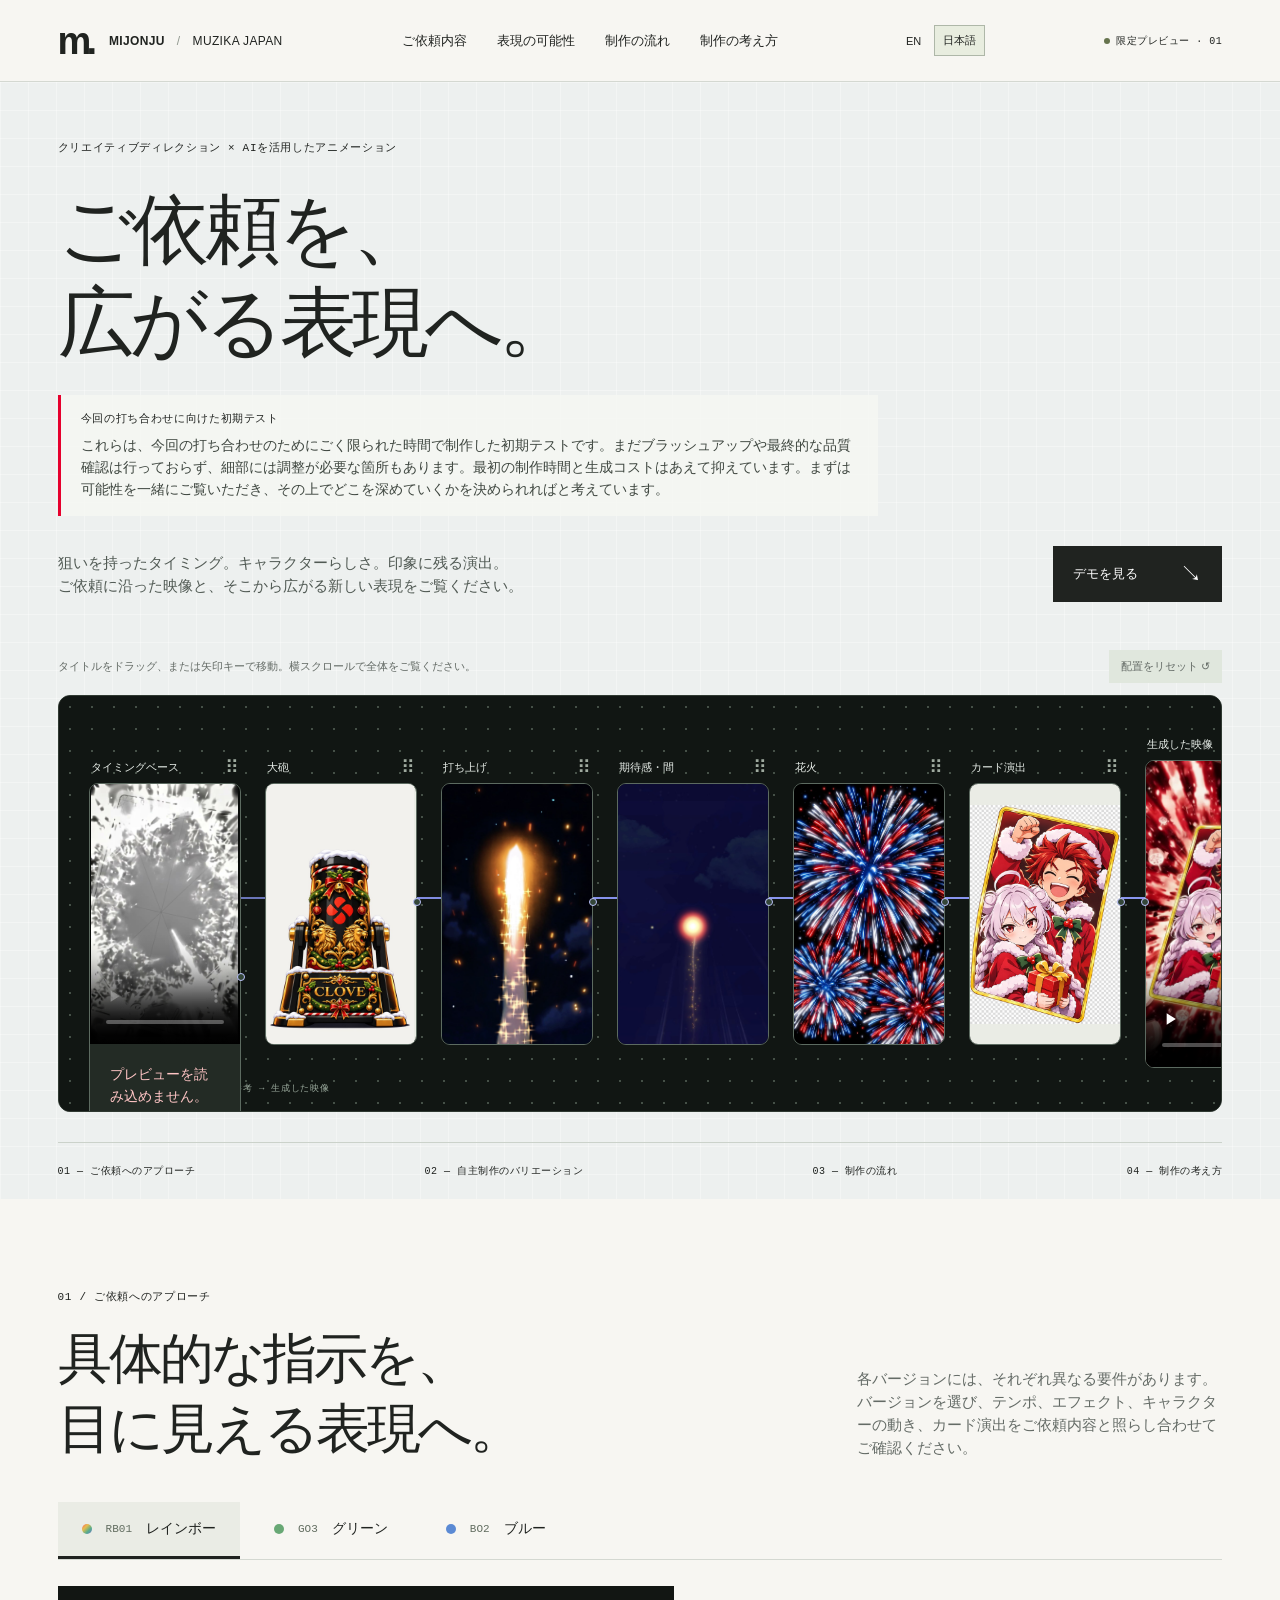
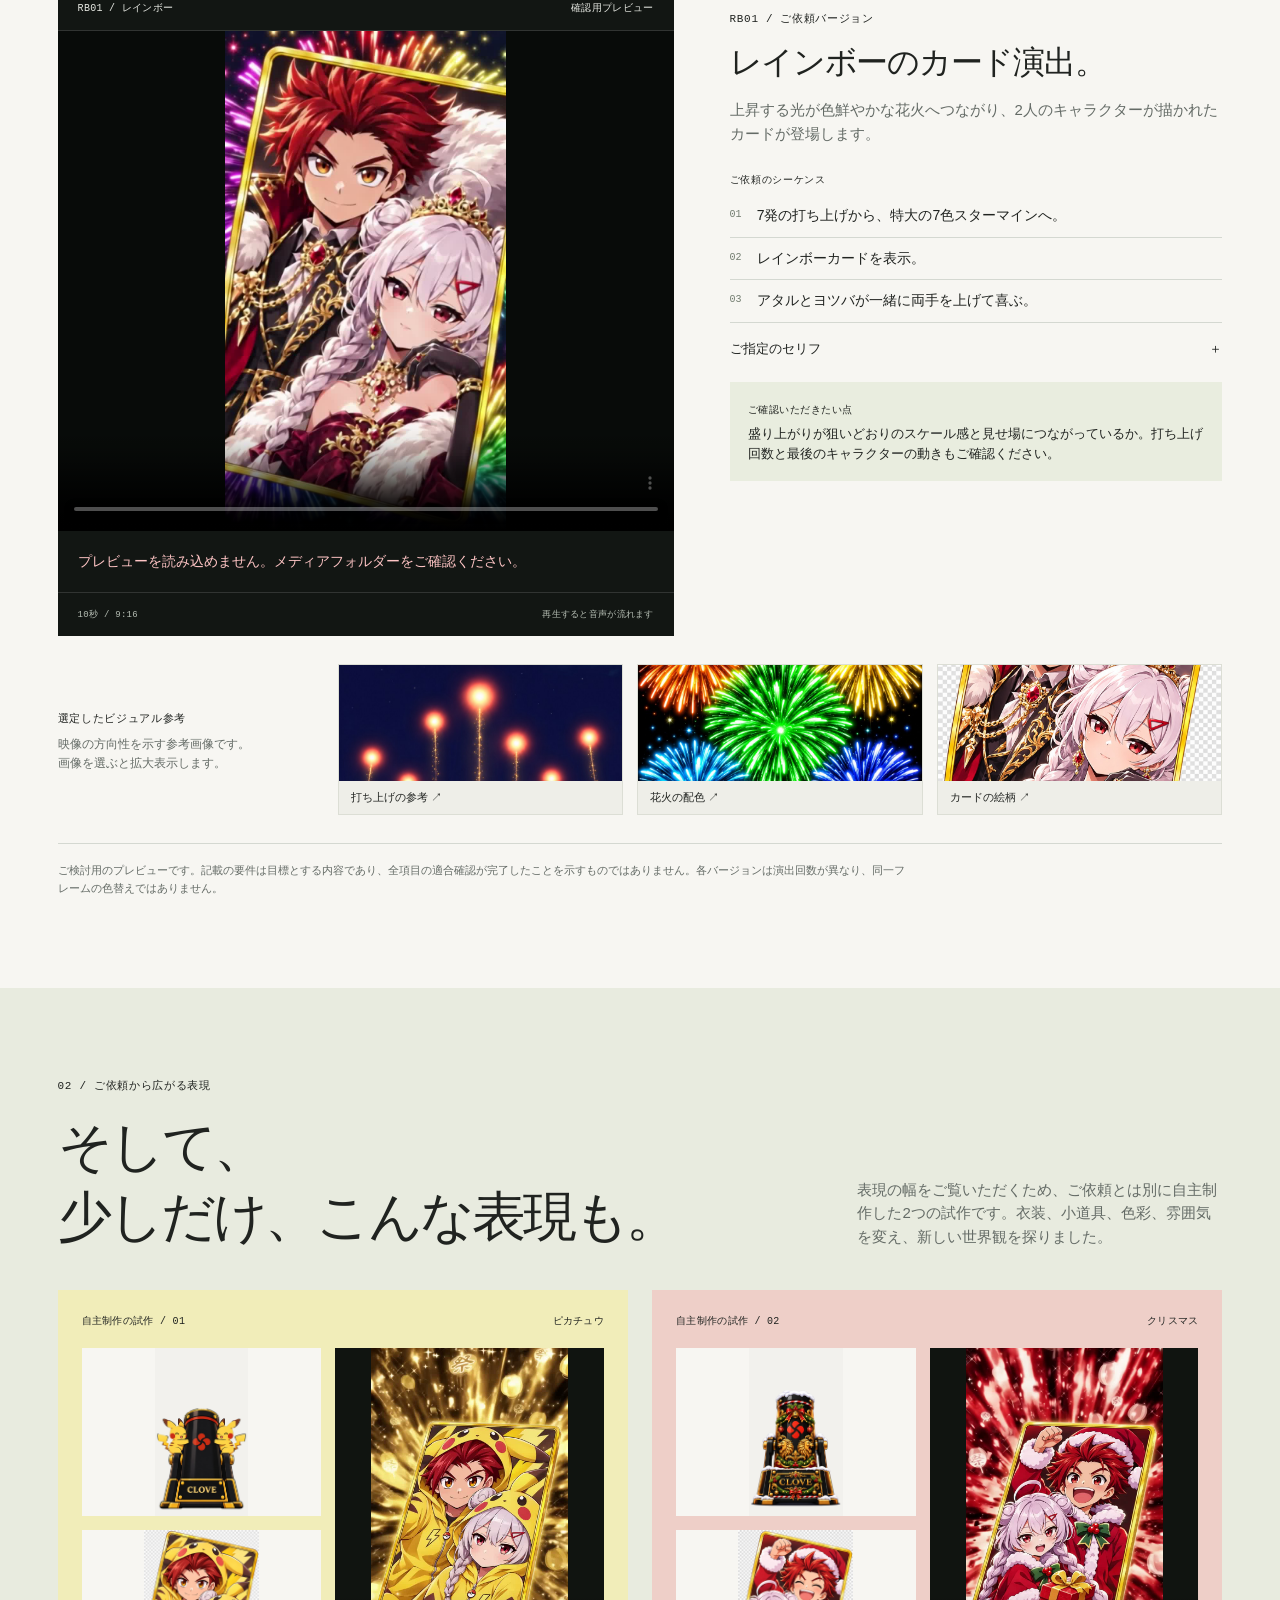
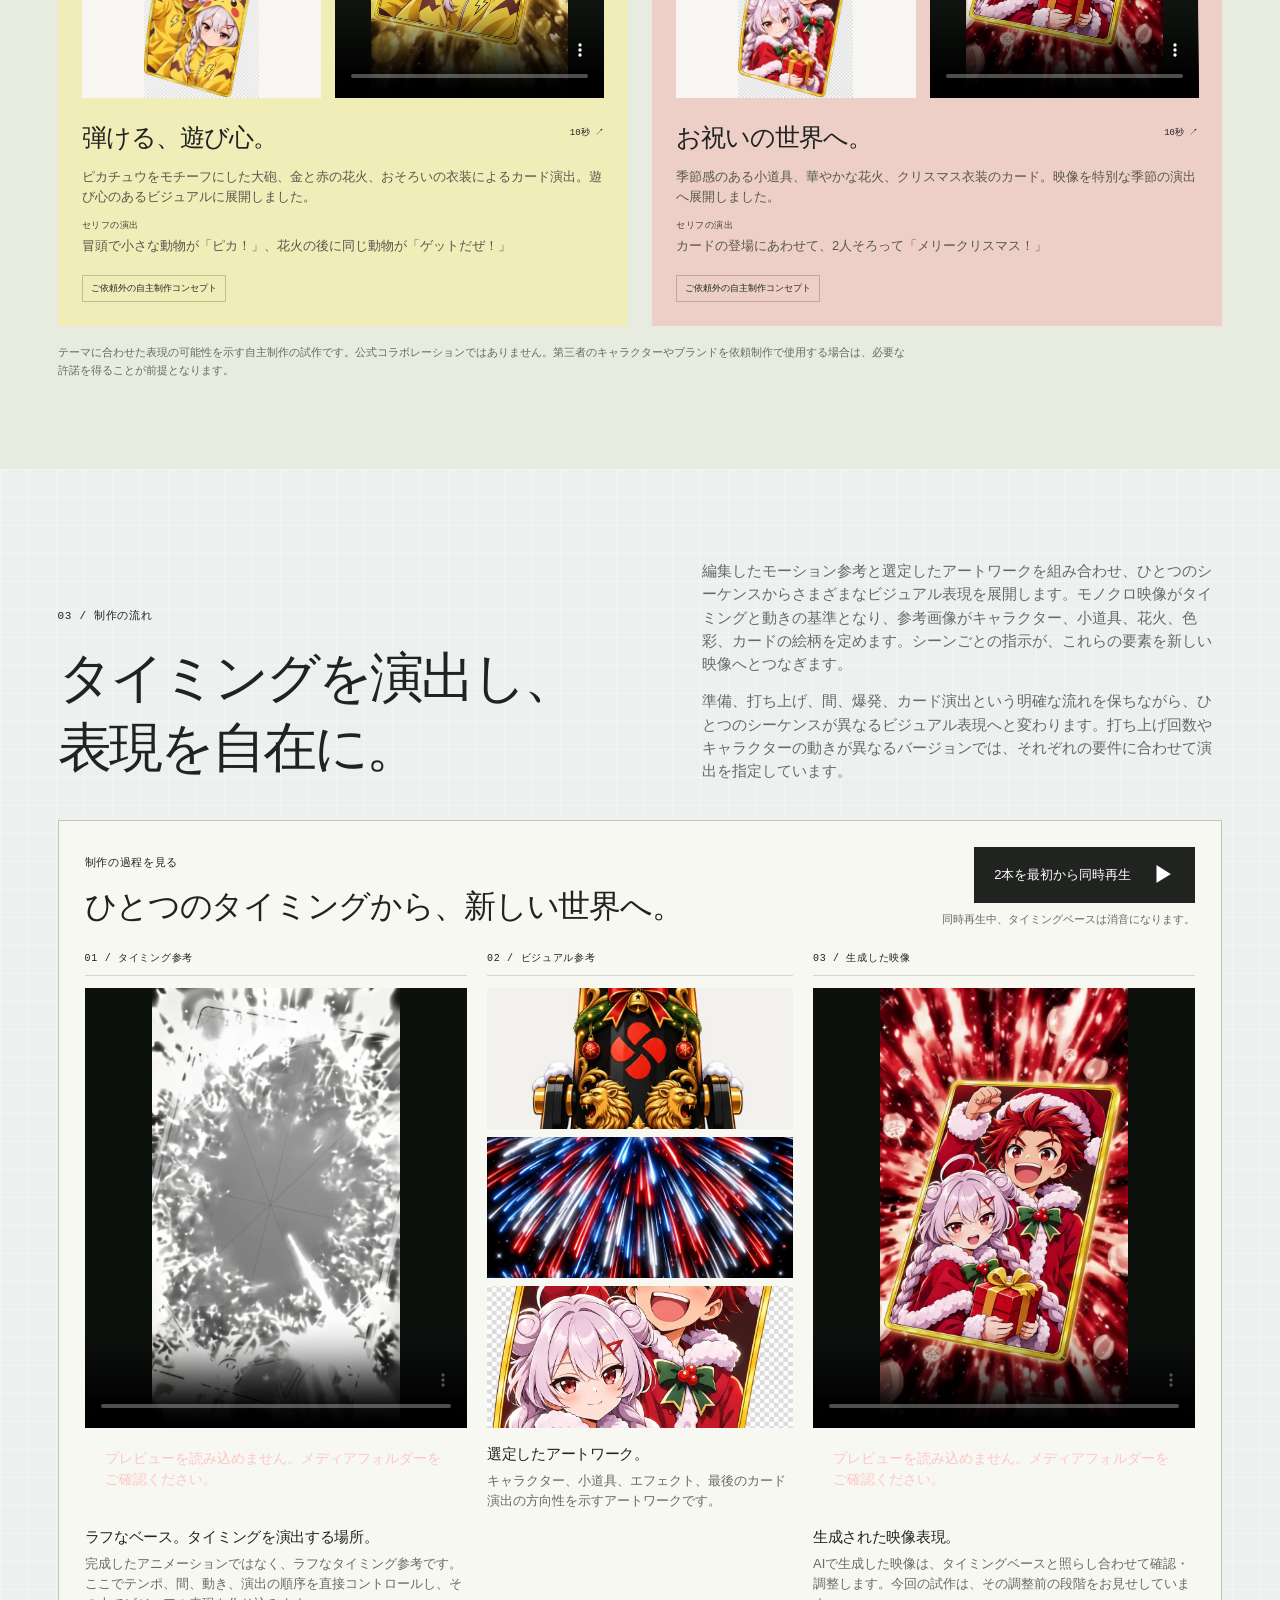
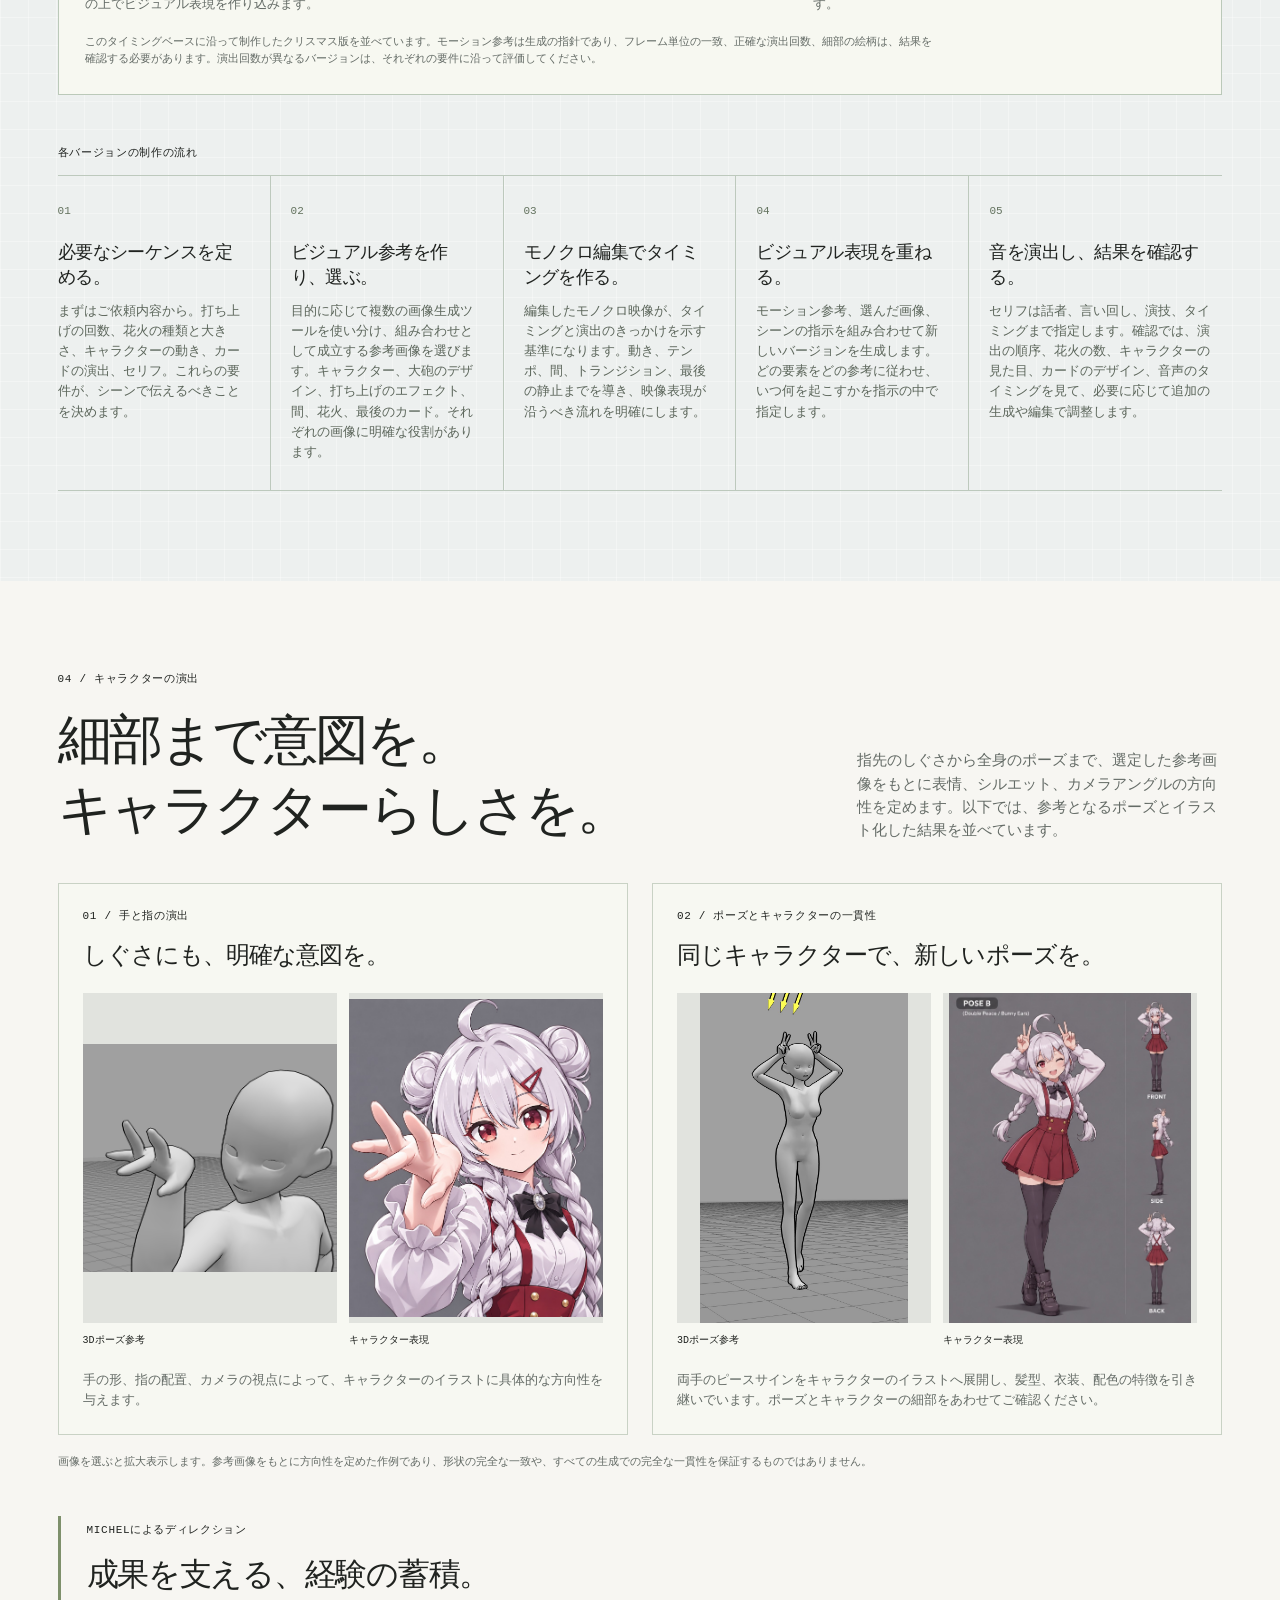
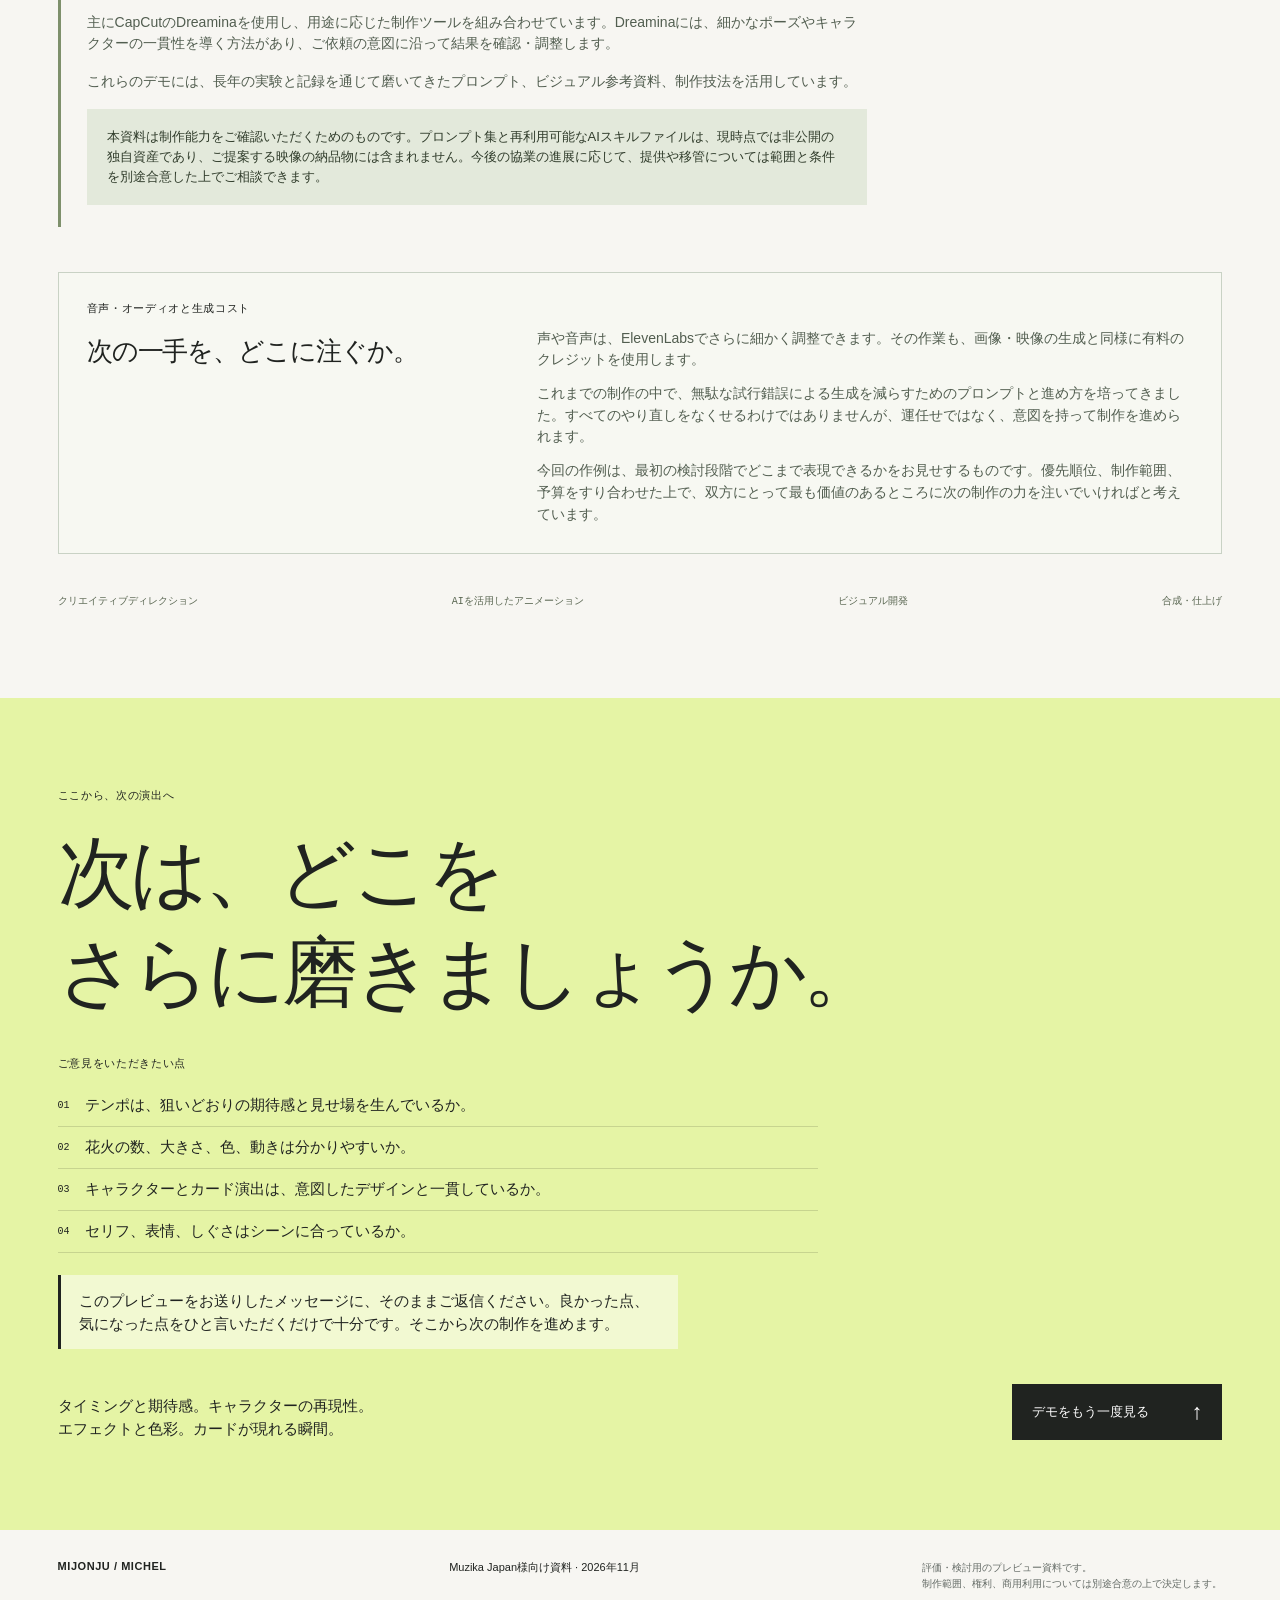
==== index.html @ 0e07ede8 "Add reply note and tidy Japanese heading spacing Co-Authored-By: Claude Opus 5.5 <noreply@anthropic." ====
<!doctype html>
<html lang="ja">
<head><meta charset="utf-8"><meta name="robots" content="noindex, nofollow"><meta name="viewport" content="width=device-width, initial-scale=1"><meta name="theme-color" content="#edf0ef"><title>Mijonju / Muzika Japan</title><meta name="description" content="An interactive review of directed animation, visual treatments and creative variations by Michel."><link rel="stylesheet" href="assets/styles.css"><script src="assets/samples.js" defer></script><script src="assets/translations.js" defer></script><script src="assets/app.js" defer></script></head>
<body>
<a class="skip" href="#demos">Skip to demos</a>
<header><a class="wordmark" href="#top" aria-label="Mijonju home"><span class="mark" aria-hidden="true">m.</span> MIJONJU<span class="divider">/</span><span class="project">MUZIKA JAPAN</span></a><nav aria-label="Main navigation"><a href="#demos">The brief</a><a href="#possibilities">The possibilities</a><a href="#workflow">The workflow</a><a href="#approach">The approach</a></nav><div class="language-switch" aria-label="Language"><a href="index-en.html" lang="en">EN</a><a href="index.html" lang="ja">日本語</a></div><span class="preview-label"><i></i> PRIVATE PREVIEW · 01</span></header>
<main>
<section class="hero grid-paper" id="top">
<div class="eyebrow">CREATIVE DIRECTION × AI-ASSISTED ANIMATION</div>
<h1>Your brief.<br>A world of <span>possibility.</span></h1>
<aside class="draft-note" aria-label="About these samples"><div class="eyebrow">EARLY TESTS FOR THIS MEETING</div><p>These are early tests I put together for this meeting in a very limited timeframe. They haven’t been refined or quality-checked yet, and some details still need work. I kept the initial time and generation spend modest so we can look at the possibilities together first, then decide what’s worth developing further.</p></aside>
<div class="hero-bottom"><p>Directed timing. Recognisable characters. A considered reveal.<br>Explore the brief-led sequences, then see where else the idea can go.</p><a class="button dark" href="#demos">Explore the demos <span>↘</span></a></div>
<div class="board-tools"><p id="drag-help">Drag a title to move a node; arrow keys also work. Scroll sideways to explore.</p><button type="button" id="reset-board">Reset layout ↺</button></div><div class="board-scroll" tabindex="0" aria-label="Interactive reference board"><div class="hero-board" aria-describedby="drag-help"><svg class="connections" aria-hidden="true"></svg><article class="workflow-node" data-node="timing" style="left:30px;top:55px"><button type="button" class="node-handle" aria-label="Move timing base"><span>Timing base</span><span aria-hidden="true">⠿</span></button><div class="node-content"><video controls playsinline preload="metadata" poster="assets/media/base-core-poster.jpg" aria-label="Timing base video"><source src="assets/media/base-core.mp4" type="video/mp4"></video></div><i class="port port-in" aria-hidden="true"></i><i class="port port-out" aria-hidden="true"></i></article><article class="workflow-node" data-node="prop" style="left:206px;top:55px"><button type="button" class="node-handle" aria-label="Move cannon"><span>Cannon</span><span aria-hidden="true">⠿</span></button><div class="node-content"><img src="assets/media/christmas-cannon.jpg" alt="Cannon" draggable="false"></div><i class="port port-in" aria-hidden="true"></i><i class="port port-out" aria-hidden="true"></i></article><article class="workflow-node" data-node="launch" style="left:382px;top:55px"><button type="button" class="node-handle" aria-label="Move launch"><span>Launch</span><span aria-hidden="true">⠿</span></button><div class="node-content"><img src="assets/media/eject.jpg" alt="Launch" draggable="false"></div><i class="port port-in" aria-hidden="true"></i><i class="port port-out" aria-hidden="true"></i></article><article class="workflow-node" data-node="suspense" style="left:558px;top:55px"><button type="button" class="node-handle" aria-label="Move anticipation"><span>Anticipation</span><span aria-hidden="true">⠿</span></button><div class="node-content"><img src="assets/media/suspense.jpg" alt="Anticipation" draggable="false"></div><i class="port port-in" aria-hidden="true"></i><i class="port port-out" aria-hidden="true"></i></article><article class="workflow-node" data-node="effects" style="left:734px;top:55px"><button type="button" class="node-handle" aria-label="Move fireworks"><span>Fireworks</span><span aria-hidden="true">⠿</span></button><div class="node-content"><img src="assets/media/christmas-effects.jpg" alt="Fireworks" draggable="false"></div><i class="port port-in" aria-hidden="true"></i><i class="port port-out" aria-hidden="true"></i></article><article class="workflow-node" data-node="card" style="left:910px;top:55px"><button type="button" class="node-handle" aria-label="Move card reveal"><span>Card reveal</span><span aria-hidden="true">⠿</span></button><div class="node-content"><img src="assets/media/christmas-card.jpg" alt="Card reveal" draggable="false"></div><i class="port port-in" aria-hidden="true"></i><i class="port port-out" aria-hidden="true"></i></article><article class="workflow-node" data-node="result" style="left:1086px;top:32px"><button type="button" class="node-handle" aria-label="Move generated version"><span>Generated version</span><span aria-hidden="true">⠿</span></button><div class="node-content"><video controls playsinline preload="none" poster="assets/media/christmas-poster.jpg" aria-label="Generated version preview"><source src="assets/media/christmas.mp4" type="video/mp4"></video></div><i class="port port-in" aria-hidden="true"></i><i class="port port-out" aria-hidden="true"></i></article><span class="canvas-caption">TIMING BASE + VISUAL DIRECTION → GENERATED VERSION</span></div></div>
<div class="section-index"><span>01 — RESPONSE TO THE BRIEF</span><span>02 — CREATIVE EXPLORATIONS</span><span>03 — THE WORKFLOW</span><span>04 — THE APPROACH</span></div>
</section>
<section id="demos" class="section demos">
<div class="section-heading"><div><div class="eyebrow">01 / RESPONSE TO THE BRIEF</div><h2>Specific direction.<br>Visible results.</h2></div><p>Each sequence has its own requirements.<br>Select a version and review the pacing, effects, character action and reveal against its brief.</p></div>
<div id="demo-tabs" class="demo-tabs" aria-label="Choose a requested version"></div>
<div class="review-layout">
<div class="stage"><div class="stage-top"><span id="stage-id"></span><span>REVIEW PREVIEW</span></div><video id="main-video" controls playsinline preload="metadata" aria-label="Selected animation preview"></video><p class="media-error" id="main-error" role="status" hidden>This preview is unavailable. Please check the media folder.</p><div class="stage-bottom"><span id="stage-format"></span><span>Press play to hear the dialogue</span></div></div>
<aside class="review-copy"><div class="eyebrow" id="demo-code"></div><h3 id="demo-title"></h3><p id="demo-description" class="lead"></p><div class="brief-label">THE REQUESTED SEQUENCE</div><ol id="requirements" class="requirements"></ol><details><summary>Dialogue in the brief <span>＋</span></summary><div id="dialogue"></div></details><div class="review-note"><span>REVIEW FOCUS</span><p id="review-focus"></p></div></aside>
</div>
<div class="direction-strip"><div><span class="eyebrow">SELECTED VISUAL DIRECTION</span><p>Artwork behind the treatment.<br>Select an image to inspect it.</p></div><div id="reference-images" class="reference-images"></div></div>
<p class="fine-print">Preview renders for discussion. Requirements describe the intended sequence, not a completed acceptance check. These versions have different event counts and are not frame-matched colour swaps.</p>
</section>
<section id="possibilities" class="section possibilities">
<div class="section-heading"><div><div class="eyebrow">02 / BEYOND THE BRIEF</div><h2>And then,<br>a little <em>what if?</em></h2></div><p>Two self-initiated explorations, made to show how the visual world can expand. New costumes, props, palettes and atmosphere—beyond the requested versions.</p></div>
<div class="exploration-grid">
<article class="exploration yellow"><div class="explore-meta"><span>EXTRA EXPLORATION / 01</span><span>PIKACHU</span></div><div class="explore-media"><div class="art-pair"><img src="assets/media/mascot-cannon.jpg" alt="Pikachu-themed cannon reference" loading="lazy"><img src="assets/media/pikachu-card.jpg" alt="Characters wearing Pikachu costumes" loading="lazy"></div><video controls playsinline preload="none" poster="assets/media/pikachu-poster.jpg" aria-label="Pikachu themed animation"><source src="assets/media/pikachu.mp4" type="video/mp4"></video></div><div class="explore-title"><h3>An electric remix.</h3><span>10 SEC ↗</span></div><p>A mascot-inspired cannon, gold-and-red fireworks and a matching costume reveal. A playful change of visual identity.</p><p class="dialogue-direction"><span>DIALOGUE DIRECTION</span>The little animal at the start: 「ピカ！」 After the fireworks: 「ゲットだぜ！」</p><span class="small-tag">CREATOR-INITIATED CONCEPT</span></article>
<article class="exploration pink"><div class="explore-meta"><span>EXTRA EXPLORATION / 02</span><span>CHRISTMAS</span></div><div class="explore-media"><div class="art-pair"><img src="assets/media/christmas-cannon.jpg" alt="Christmas cannon with garlands" loading="lazy"><img src="assets/media/christmas-card.jpg" alt="Characters in festive Christmas costumes" loading="lazy"></div><video controls playsinline preload="none" poster="assets/media/christmas-poster.jpg" aria-label="Christmas themed animation"><source src="assets/media/christmas.mp4" type="video/mp4"></video></div><div class="explore-title"><h3>A festive new world.</h3><span>10 SEC ↗</span></div><p>Seasonal props, festive fireworks and a Christmas costume card. The sequence becomes a different occasion.</p><p class="dialogue-direction"><span>DIALOGUE DIRECTION</span>The girl and boy together, as the card appears: 「メリークリスマス！」</p><span class="small-tag">CREATOR-INITIATED CONCEPT</span></article>
</div><p class="fine-print">Independent creative studies showing the possibilities of a themed treatment. These are not official collaborations. Any commissioned use of third-party characters or brands would require the appropriate permissions.</p>
</section>
<section id="workflow" class="section workflow grid-paper">
<div class="section-heading"><div><div class="eyebrow">03 / THE WORKFLOW</div><h2>Directed timing.<br>Flexible <em>visual treatments.</em></h2></div><div class="workflow-intro"><p>I combine edited motion references with selected artwork to develop different visual versions of a sequence. A monochrome video provides the timing and movement guide. Reference images define the characters, props, fireworks, colours and card artwork. Written scene directions connect these elements into the new video.</p><p>The examples show how a sequence can take on different visual treatments while keeping a clear progression: preparation, launch, anticipation, explosion and reveal. Where the brief calls for different shot counts or character actions, those events are specified for that version.</p></div></div>
<div class="compare">
<div class="compare-head"><div><div class="eyebrow">WATCH THE DEVELOPMENT</div><h3>One timing base. A new visual world.</h3></div><div class="compare-actions"><button type="button" id="play-both" class="button dark">Play both from the start <span>▶</span></button><p>The timing base is muted during side-by-side playback.</p></div></div>
<div class="compare-grid">
<figure class="compare-col"><div class="compare-label">01 / TIMING REFERENCE</div><video id="compare-base" controls playsinline preload="metadata" poster="assets/media/base-core-poster.jpg" aria-label="Timing base video"><source src="assets/media/base-core.mp4" type="video/mp4"></video><figcaption><strong>A rough base. A place to direct the timing.</strong><span>This is a rough timing reference, not a finished animation. It’s where I directly control the pacing, pauses, movement and order of events, before the visual treatment is developed.</span></figcaption></figure>
<figure class="compare-col"><div class="compare-label">02 / VISUAL DIRECTION</div><div class="compare-art"><button type="button" data-inspect="assets/media/christmas-cannon.jpg" data-caption="Cannon design"><img src="assets/media/christmas-cannon.jpg" alt="Cannon design" loading="lazy"></button><button type="button" data-inspect="assets/media/christmas-effects.jpg" data-caption="Fireworks"><img src="assets/media/christmas-effects.jpg" alt="Fireworks" loading="lazy"></button><button type="button" data-inspect="assets/media/christmas-card.jpg" data-caption="Card artwork"><img src="assets/media/christmas-card.jpg" alt="Card artwork" loading="lazy"></button></div><figcaption><strong>Selected artwork.</strong><span>A selection of artwork showing the intended characters, props, effects and final reveal.</span></figcaption></figure>
<figure class="compare-col"><div class="compare-label">03 / GENERATED VERSION</div><video id="compare-result" controls playsinline preload="metadata" poster="assets/media/christmas-poster.jpg" aria-label="Generated Christmas version"><source src="assets/media/christmas.mp4" type="video/mp4"></video><figcaption><strong>The resulting treatment.</strong><span>The AI-generated version is then checked against the timing base and refined. These tests show the approach before that refinement work.</span></figcaption></figure>
</div>
<p class="fine-print">Shown with the Christmas exploration, which follows this timing base. The motion reference guides generation; matching exact frames, precise event counts or detailed artwork still requires checking the result. Versions with different event counts should be assessed against their own sequence requirements.</p>
</div>
<div class="steps-heading eyebrow">HOW I DEVELOP EACH VERSION</div>
<div class="steps">
<article><span>01</span><h3>Define the required sequence.</h3><p>I begin with the brief: the number of launches, the type and scale of each firework, the character actions, the card reveal and the dialogue. These requirements establish what the scene needs to communicate.</p></article>
<article><span>02</span><h3>Develop and select the visual references.</h3><p>I use different image-generation tools according to the visual task, then select references that work together. Each image has a specific role: character identity, cannon design, launch effects, suspense, fireworks or the final card.</p></article>
<article><span>03</span><h3>Establish timing with a monochrome edit.</h3><p>The edited monochrome video acts as a timing and event-cue reference. It guides the movement, pacing, anticipation, transitions and final hold, giving the visual treatment a defined sequence to follow.</p></article>
<article><span>04</span><h3>Apply the visual treatment.</h3><p>I combine the motion reference, selected images and scene directions to generate the new version. The directions identify which reference governs each element and when each event should happen.</p></article>
<article><span>05</span><h3>Direct sound and review the result.</h3><p>Dialogue is specified by speaker, exact wording, delivery and cue. Review checks the event order, firework count, character appearance, card design and audio timing, with further generation or editing where needed.</p></article>
</div>
</section>
<section id="approach" class="section approach">
<div class="section-heading"><div><div class="eyebrow">04 / CHARACTER DIRECTION</div><h2>Fine detail.<br>Familiar character.</h2></div><p>From a finger gesture to a full-body pose, selected references help direct the character’s expression, silhouette and camera angle. The examples below show the reference beside the illustrated result.</p></div>
<div class="pose-grid">
<article class="pose-study"><div class="eyebrow">01 / HAND & FINGER DIRECTION</div><h3>A gesture with intention.</h3><div class="pose-pair"><figure><button type="button" data-inspect="assets/media/hand-pose-base.jpg" data-caption="3D hand-pose reference"><img src="assets/media/hand-pose-base.jpg" alt="3D hand-pose reference" loading="lazy"></button><figcaption>3D pose reference</figcaption></figure><figure><button type="button" data-inspect="assets/media/hand-pose-result.jpg" data-caption="Illustrated hand-pose result"><img src="assets/media/hand-pose-result.jpg" alt="Illustrated hand-pose result" loading="lazy"></button><figcaption>Character treatment</figcaption></figure></div><p>Hand shape, finger placement and camera perspective provide a specific visual direction for the illustrated character.</p></article>
<article class="pose-study"><div class="eyebrow">02 / POSE & CHARACTER CONSISTENCY</div><h3>The same character. A new pose.</h3><div class="pose-pair"><figure><button type="button" data-inspect="assets/media/bunny-pose-base.jpg" data-caption="3D bunny-ear pose reference"><img src="assets/media/bunny-pose-base.jpg" alt="3D bunny-ear pose reference" loading="lazy"></button><figcaption>3D pose reference</figcaption></figure><figure><button type="button" data-inspect="assets/media/bunny-pose-result.jpg" data-caption="Illustrated bunny-ear pose result"><img src="assets/media/bunny-pose-result.jpg" alt="Illustrated bunny-ear pose result" loading="lazy"></button><figcaption>Character treatment</figcaption></figure></div><p>The double-peace gesture becomes a character illustration, with recognisable hair, costume and colour cues. Review the pose and character details together.</p></article>
</div><p class="fine-print">Select an image to inspect it. These are reference-guided examples, not a guarantee of identical geometry or perfect consistency in every generation.</p>
<div class="expertise-note"><div class="eyebrow">DIRECTED BY MICHEL</div><h3>Experience behind the result.</h3><p>I primarily use Dreamina by CapCut, alongside selected creative tools. Dreamina offers ways to guide detailed poses and character consistency; each result is reviewed and refined for the intended brief.</p><p>These demonstrations draw on years of experimentation and documentation: prompts, visual references and production techniques refined over time.</p><p class="scope-boundary">This presentation demonstrates production capabilities. My prompt library and reusable AI skill files are private, proprietary materials for now and are not part of the proposed video deliverables. Future access or transfer can be discussed as the collaboration develops, under separately agreed terms.</p></div>
<div class="next-round"><div class="eyebrow">VOICE, AUDIO & GENERATION COSTS</div><h3>Where the next round goes.</h3><div class="next-round-copy"><p>Voices and audio can be tuned much further in ElevenLabs. That work, like the image and video generation, runs on paid credits.</p><p>Over time I’ve built prompts and working methods that cut down unnecessary trial-and-error generation. They don’t remove every retry, but they keep the process deliberate rather than a gamble.</p><p>These drafts show how far a first exploration can go. Once we agree on priorities, scope and budget, we can put the next round of effort where it brings the most value for both sides.</p></div></div>
<div class="capabilities"><span>CREATIVE DIRECTION</span><span>AI-ASSISTED ANIMATION</span><span>VISUAL DEVELOPMENT</span><span>COMPOSITING & FINISHING</span></div>
</section>
<section class="closing section"><div class="eyebrow">THE CONVERSATION STARTS HERE</div><h2>What should we<br>push <em>further?</em></h2><div class="feedback"><div class="eyebrow">WHAT I WOULD LIKE FEEDBACK ON</div><ol><li>Does the pacing create the intended anticipation and payoff?</li><li>Are the firework count, size, colour and behaviour clear?</li><li>Are the characters and card reveal consistent with the intended design?</li><li>Are the spoken lines, expressions and gestures right for the scene?</li></ol><p class="reply-note">Just reply to the message this preview came with. A few words on what works and what doesn’t is plenty, and I’ll take the next round from there.</p></div><div class="closing-bottom"><p>Timing and anticipation. Character fidelity.<br>Effects and colour. The moment of reveal.</p><a class="button dark" href="#demos">Revisit the demos <span>↑</span></a></div></section>
</main><footer><strong>MIJONJU / MICHEL</strong><span>Prepared for Muzika Japan · November 2026</span><p>Preview material for evaluation only.<br>Scope, rights and commercial use subject to agreement.</p></footer>
<dialog id="image-dialog"><div class="dialog-head"><span id="image-caption"></span><button id="close-dialog" aria-label="Close image">Close ×</button></div><img id="full-image" alt=""></dialog>
</body></html>
---- assets/styles.css ----
:root{--paper:#f7f6f2;--ink:#202320;--muted:#646b66;--line:#d4d8d1;--red:#e6002d;--acid:#e5f4a5}*{box-sizing:border-box}html{scroll-behavior:smooth;scroll-padding-top:90px}body{margin:0;background:var(--paper);color:var(--ink);font-family:Arial,Helvetica,sans-serif;font-size:16px;-webkit-font-smoothing:antialiased}a{color:inherit;text-decoration:none}button{font:inherit;color:inherit;cursor:pointer}button,a,summary{-webkit-tap-highlight-color:transparent}button:focus-visible,a:focus-visible,summary:focus-visible,video:focus-visible{outline:3px solid var(--red);outline-offset:5px}img{display:block;width:100%;height:auto}button{border:0}p{line-height:1.55;margin:0}header{height:82px;padding:0 4.5%;display:flex;align-items:center;justify-content:space-between;border-bottom:1px solid var(--line);background:rgba(247,246,242,.96);position:sticky;top:0;z-index:10;gap:24px}.wordmark{font-size:12px;font-weight:bold;display:flex;align-items:center;gap:12px;letter-spacing:.03em}.mark{font-size:38px;letter-spacing:-5px;line-height:1;padding-right:5px}.divider{color:#91988f;font-weight:normal}.project{font-weight:normal}nav{display:flex;gap:30px;font-size:13px}nav a:hover{text-decoration:underline;text-underline-offset:7px}.preview-label{font:10px 'Courier New',monospace;letter-spacing:.05em;white-space:nowrap}.preview-label i{display:inline-block;width:6px;height:6px;border-radius:50%;background:#66734d;margin-right:6px}.grid-paper{background-color:#edf0ef;background-image:linear-gradient(#fff5 1px,transparent 1px),linear-gradient(90deg,#fff5 1px,transparent 1px);background-size:28px 28px}.hero{padding:58px 4.5% 0;overflow:hidden}.eyebrow{font:11px 'Courier New',monospace;letter-spacing:.1em;line-height:1.5}.hero h1{font-weight:400;font-size:clamp(64px,7.6vw,116px);letter-spacing:-.065em;line-height:.97;margin:26px 0 25px}.hero h1 span{font-family:Georgia,serif;font-style:italic;letter-spacing:-.06em}.hero-bottom{display:flex;justify-content:space-between;align-items:center;gap:25px}.hero-bottom p{font-size:15px;color:#515a54}.button{display:inline-flex;gap:42px;align-items:center;padding:17px 20px;font-size:13px;white-space:nowrap}.button.dark{background:var(--ink);color:white}.button:hover{background:#3f493b}.button span{font-size:22px;line-height:1}.hero-board{height:440px;position:relative;max-width:1300px;margin:38px auto 0}.connections{position:absolute;inset:0;width:100%;height:100%;fill:none;stroke:#a7b4a7;stroke-width:1.5}.mini-node{position:absolute;background:#fbfcf9;border:1px solid #d3dad3;border-radius:9px;box-shadow:0 10px 30px #263c3110;overflow:hidden}.node-label{display:flex;justify-content:space-between;padding:12px 14px;font:9px 'Courier New',monospace;letter-spacing:.08em;border-bottom:1px solid #d3dad3}.node-foot{display:block;padding:10px 12px;font-size:11px}.character-node{width:24%;left:1%;top:36px;transform:rotate(-3deg)}.character-node img{height:155px;object-fit:cover}.palette-node{left:6%;top:298px;width:19%;transform:rotate(2deg)}.swatches{display:flex;padding:12px;gap:5px}.swatches i{height:30px;flex:1;background:#e6002d}.swatches i:nth-child(2){background:#7a0f24}.swatches i:nth-child(3){background:#f6c23e}.swatches i:nth-child(4){background:#fff4e6}.swatches i:nth-child(5){background:#0f1627}.firework-node{width:26%;left:34%;top:70px;transform:rotate(2deg)}.firework-node img{height:235px;object-fit:cover;object-position:center 45%}.result-node{width:30%;right:1%;top:0;transform:rotate(-2deg)}.result-node img{height:330px;object-fit:cover;object-position:center 56%}.result-node:hover .play-circle{background:var(--acid);color:var(--ink)}.result-overlay{position:absolute;bottom:0;left:0;right:0;padding:40px 18px 20px;background:linear-gradient(transparent,#000b);color:white;display:flex;gap:12px;align-items:center;font-size:14px}.result-overlay small{font:9px 'Courier New',monospace}.play-circle{display:grid;place-items:center;width:40px;height:40px;border:1px solid #fffa;border-radius:50%;font-size:12px}.board-caption{position:absolute;bottom:18px;left:34%;font:9px 'Courier New',monospace;letter-spacing:.06em;color:#5d6c60}.section-index{display:flex;justify-content:space-between;border-top:1px solid #cbd2ca;padding:21px 0;font:10px 'Courier New',monospace;letter-spacing:.05em}.section{padding:90px 4.5%}.section-heading{display:flex;justify-content:space-between;align-items:flex-end;gap:40px;margin-bottom:38px}h2{font-size:clamp(40px,5vw,72px);font-weight:400;letter-spacing:-.055em;line-height:1.04;margin:18px 0 0}h2 em{font-family:Georgia,serif;font-weight:normal}.section-heading>p{max-width:365px;color:var(--muted);font-size:15px;padding-bottom:4px}.demo-tabs{display:flex;border-bottom:1px solid var(--line);gap:10px;margin-bottom:26px}.demo-tab{background:transparent;padding:18px 24px;border-bottom:3px solid transparent;display:flex;gap:14px;align-items:center;font-size:14px}.demo-tab[aria-pressed=true]{border-color:var(--ink);background:#eaece5}.demo-tab:hover{background:#eaece5}.tab-code{font:11px 'Courier New',monospace;color:#626d60}.dot{width:10px;height:10px;border-radius:50%;background:var(--dot)}.review-layout{align-items:start;display:grid;grid-template-columns:1.25fr 1fr;gap:56px}.stage{background:#121613;color:#e7e9e3;display:flex;flex-direction:column;min-width:0}.stage-top,.stage-bottom{display:flex;justify-content:space-between;padding:15px 20px;font:10px 'Courier New',monospace;letter-spacing:.03em}.stage-top{border-bottom:1px solid #ffffff21}.stage-bottom{border-top:1px solid #ffffff21;font-size:9px;color:#b5bdb3}.stage video{width:100%;height:500px;object-fit:contain;display:block;flex:none;min-height:0;background:#080b09}.review-copy{padding:25px 0 0;max-width:520px}h3{font-size:32px;font-weight:400;letter-spacing:-.04em;margin:14px 0}.review-copy .lead{color:var(--muted);font-size:15px}.brief-label{font:10px 'Courier New',monospace;letter-spacing:.07em;margin:28px 0 8px}.requirements{list-style:none;counter-reset:beat;padding:0;margin:0}.requirements li{counter-increment:beat;display:flex;gap:15px;padding:11px 0;border-bottom:1px solid var(--line);font-size:14px;line-height:1.4}.requirements li:before{content:'0' counter(beat);font:10px 'Courier New',monospace;color:#737d70;padding-top:3px}details summary{cursor:pointer;list-style:none;display:flex;justify-content:space-between;align-items:center;font-size:13px;padding:17px 0}summary::-webkit-details-marker{display:none}#dialogue{font-size:13px;color:#555e52;padding-bottom:15px}#dialogue p+p{margin-top:8px}.review-note{padding:17px 18px;background:#e9eddf;margin-top:7px}.review-note span{font:10px 'Courier New',monospace;letter-spacing:.05em}.review-note p{font-size:13px;margin-top:7px}.direction-strip{display:flex;gap:40px;align-items:center;border-bottom:1px solid var(--line);padding:28px 0}.direction-strip>div:first-child{min-width:240px}.direction-strip p{font-size:12px;color:var(--muted);margin-top:8px}.reference-images{display:grid;grid-template-columns:repeat(3,1fr);gap:14px;flex:1}.reference-images button{background:#eeeee8;padding:0;text-align:left;overflow:hidden;border:1px solid #dcded5}.reference-images img{height:116px;object-fit:cover}.reference-images button span{display:flex;justify-content:space-between;padding:9px 12px;font-size:11px}.reference-images button:hover{border-color:var(--ink)}.fine-print{font-size:11px;line-height:1.6;color:var(--muted);margin-top:18px;max-width:850px}.possibilities{background:#e8ebdf}.exploration-grid{display:grid;grid-template-columns:1fr 1fr;gap:24px}.exploration{padding:24px}.yellow{background:#f1edb9}.pink{background:#eecfc8}.explore-meta{display:flex;justify-content:space-between;font:10px 'Courier New',monospace;letter-spacing:.03em;margin-bottom:20px}.explore-media{display:grid;grid-template-columns:1fr 1.12fr;gap:14px;height:350px}.art-pair{display:grid;grid-template-rows:1fr 1fr;gap:14px;min-height:0}.art-pair img{height:100%;min-height:0;object-fit:contain;background:#f7f6f2}.explore-media video{width:100%;height:350px;object-fit:contain;background:#101410}.explore-title{display:flex;align-items:center;justify-content:space-between;gap:12px}.explore-title h3{font-size:30px;margin:23px 0 12px}.explore-title>span{font:9px 'Courier New',monospace;white-space:nowrap}.exploration p{font-size:13px;color:#55574b}.small-tag{font:9px 'Courier New',monospace;display:inline-block;border:1px solid #0003;padding:6px 8px;margin-top:19px}.process{display:grid;grid-template-columns:repeat(4,1fr);border-top:1px solid #bdc9bd;border-bottom:1px solid #bdc9bd;margin-top:42px}.process article{padding:28px 25px 32px 0;margin-right:25px;border-right:1px solid #bdc9bd}.process article:last-child{border:0;margin:0;padding-right:0}.process article>span{font:11px 'Courier New',monospace;color:#63725e}.process h3{font-size:23px;margin-top:35px}.process p{font-size:13px;color:#5c665b}.timing-details{margin-top:28px;border:1px solid #bbc9b9;background:#f7f8f1}.timing-details summary{padding:22px 25px}.timing-details summary>span:last-child{font:10px 'Courier New',monospace}.timing-content{padding:0 25px 25px;display:grid;grid-template-columns:1fr 1fr;gap:40px;align-items:center}.timing-content video{width:100%;height:380px;object-fit:contain;background:#111}.timing-content p{font-size:14px;color:var(--muted);margin-bottom:16px}.capabilities{display:flex;justify-content:space-between;gap:20px;margin-top:40px;font:10px 'Courier New',monospace;color:#596651}.closing{background:var(--acid)}.closing h2{font-size:clamp(65px,8vw,110px)}.closing-bottom{display:flex;align-items:flex-end;justify-content:space-between;gap:25px;margin-top:35px}.closing-bottom p{font-size:15px}footer{padding:30px 4.5%;display:flex;align-items:flex-start;justify-content:space-between;gap:20px;font-size:11px}footer strong{letter-spacing:.05em}footer p{font-size:10px;color:var(--muted)}dialog{padding:20px;border:1px solid var(--line);background:var(--paper);width:min(900px,92vw);max-height:90vh}dialog::backdrop{background:#131b17cc}dialog img{max-height:73vh;object-fit:contain}.dialog-head{display:flex;justify-content:space-between;align-items:center;margin-bottom:18px;font-size:13px}.dialog-head button{padding:10px 15px;background:#e5e9df}.skip{position:absolute;left:10px;top:-80px;z-index:20;padding:12px;background:white}.skip:focus{top:10px}.media-error{padding:20px;color:#ffc5c5;font-size:14px}video{max-width:100%}[hidden]{display:none!important}
@media(min-width:1500px){.hero,.section{padding-left:max(4.5%,calc((100vw - 1420px)/2));padding-right:max(4.5%,calc((100vw - 1420px)/2))}}
@media(max-width:1000px){header{gap:18px}.preview-label{display:none}.review-layout{gap:30px;grid-template-columns:1fr 1fr}.stage video{height:470px}.hero-board{height:390px}.result-node img{height:280px}.firework-node img{height:210px}.character-node img{height:130px}.palette-node{top:270px}.explore-media,.explore-media video{height:300px}.direction-strip>div:first-child{min-width:190px}.process h3{font-size:20px}.process article{padding-right:15px;margin-right:15px}}
@media(max-width:700px){html{scroll-padding-top:112px}header{height:auto;min-height:88px;padding:12px 5%;flex-wrap:wrap;gap:12px}.wordmark{font-size:11px}.mark{font-size:28px}nav{gap:20px;font-size:11px;width:100%;justify-content:space-between}.hero{padding:36px 5% 0}.eyebrow{font-size:9px}.hero h1{font-size:clamp(52px,12vw,82px);margin:23px 0}.hero-bottom{align-items:flex-start;flex-direction:column;gap:20px}.hero-bottom p{font-size:13px}.button{padding:14px 17px;font-size:12px}.hero-board{height:360px;margin-top:28px}.character-node{width:40%;top:10px;left:0}.character-node img{height:95px}.node-label{padding:9px 8px;font-size:7px}.node-foot{font-size:9px;padding:8px}.palette-node{display:none}.firework-node{width:40%;top:175px;left:2%}.firework-node img{height:103px}.result-node{width:50%;right:0;top:45px}.result-node img{height:250px}.result-overlay{padding:35px 8px 10px;font-size:10px;gap:7px}.result-overlay small{font-size:7px}.play-circle{width:30px;height:30px;flex-shrink:0}.board-caption{left:47%;font-size:7px;bottom:10px;max-width:50%}.section-index{gap:12px;font-size:7px;line-height:1.6}.section{padding:55px 5%}.section-heading{display:block;margin-bottom:24px}.section-heading>p{margin-top:22px;font-size:13px;max-width:none}h2{font-size:43px}.demo-tabs{gap:0;justify-content:space-between}.demo-tab{padding:14px 8px;gap:7px;font-size:11px}.tab-code{font-size:9px}.dot{width:7px;height:7px}.review-layout{grid-template-columns:1fr;gap:10px}.stage video{height:440px;flex:none}.stage-top,.stage-bottom{padding:12px;font-size:9px}.stage-bottom{font-size:8px}.review-copy{max-width:none}.review-copy h3{font-size:32px}.direction-strip{display:block;padding-top:26px}.reference-images{margin-top:18px;gap:7px}.reference-images img{height:90px}.reference-images button span{font-size:9px;padding:8px 6px}.fine-print{font-size:10px}.exploration-grid{grid-template-columns:1fr;gap:20px}.exploration{padding:18px}.explore-meta{font-size:8px}.explore-media,.explore-media video{height:300px}.explore-title h3{font-size:27px}.process{grid-template-columns:1fr 1fr}.process article{margin:0;padding:20px 15px;border-bottom:1px solid #bdc9bd}.process article:nth-child(2){border-right:0}.process article:nth-child(3){border-bottom:0}.process article:last-child{padding:20px 15px}.process h3{font-size:21px;margin-top:23px}.process p{font-size:12px}.timing-details summary{padding:18px 14px;font-size:12px;gap:20px}.timing-details summary>span:last-child{font-size:8px;white-space:nowrap}.timing-content{grid-template-columns:1fr;padding:0 14px 14px;gap:20px}.timing-content video{height:330px}.capabilities{display:grid;grid-template-columns:1fr 1fr;font-size:8px;line-height:1.4}.closing h2{font-size:65px}.closing-bottom{display:block}.closing-bottom .button{margin-top:25px}footer{flex-direction:column;padding:25px 5%;gap:15px}}
@media(prefers-reduced-motion:reduce){html{scroll-behavior:auto}}
/* Upright, movable reference board */
.language-switch{display:flex;gap:4px;align-items:center;font-size:11px;white-space:nowrap}.language-switch a{padding:7px 8px;border:1px solid transparent}.language-switch a[aria-current=page]{border-color:#aeb7a8;background:#e8eddf}.board-tools{display:flex;justify-content:space-between;align-items:center;gap:18px;margin-top:36px;padding:12px 0;color:var(--muted);font-size:11px}.board-tools button{padding:9px 12px;background:#e0e7dd;white-space:nowrap}.board-scroll{overflow-x:auto;overscroll-behavior-x:contain;border:1px solid #303a32;border-radius:12px;margin:0 0 30px;scrollbar-color:#627365 #111814}.hero .hero-board{width:1290px;max-width:none;height:415px;margin:0;position:relative;background-color:#111613;background-image:radial-gradient(#455047 1px,transparent 1px);background-size:22px 22px;isolation:isolate}.hero-board .connections{width:1290px;height:415px;inset:0;pointer-events:none;stroke:#8995ef;stroke-width:1.4;z-index:0}.workflow-node{position:absolute;width:152px;transform:none!important;z-index:1;user-select:none}.node-handle{display:flex;justify-content:space-between;align-items:center;width:100%;height:32px;padding:6px 2px;color:#e8eee9;background:transparent;text-align:left;font-size:11px;cursor:grab;touch-action:none;border-radius:4px}.node-handle:active{cursor:grabbing}.node-handle span:last-child{font-size:19px;color:#9faa9f}.node-content{overflow:hidden;border:1px solid #5c6a60;border-radius:9px;background:#232b25}.node-content>img{height:260px;object-fit:contain;background:#eaece5;pointer-events:none}.workflow-node[data-node=timing] img,.workflow-node[data-node=launch] img,.workflow-node[data-node=suspense] img,.workflow-node[data-node=effects] img{object-fit:cover;background:#090c0a}.workflow-node[data-node=result]{width:175px}.node-content video{display:block;width:100%;height:306px;object-fit:contain;background:#080b09}.workflow-node.dragging{z-index:3}.workflow-node.dragging .node-content{border-color:#b8c3ff;box-shadow:0 0 0 2px #7b8dff55}.port{position:absolute;top:50%;width:8px;height:8px;border:1px solid #bdc4ff;border-radius:50%;background:#344638;pointer-events:none}.port-in{left:-4px}.port-out{right:-4px}.workflow-node[data-node=result] .port-out{display:none}.workflow-node:not([data-node=result]) .port-in{display:none}.canvas-caption{position:absolute;bottom:16px;left:30px;color:#9aa99c;font:9px 'Courier New',monospace;letter-spacing:.08em}html[lang=ja] body{font-family:'Hiragino Kaku Gothic ProN','Yu Gothic',Meiryo,sans-serif}html[lang=ja] .hero h1{font-size:clamp(45px,6vw,88px);line-height:1.22;letter-spacing:-.055em}html[lang=ja] .hero h1 span,html[lang=ja] h2 em{font-family:inherit;font-style:normal}html[lang=ja] h2{font-size:clamp(34px,4.2vw,60px);line-height:1.3}html[lang=ja] .eyebrow{letter-spacing:.06em}html[lang=ja] h3{line-height:1.35}html[lang=ja] .explore-title h3{font-size:25px}html[lang=ja] .process h3{font-size:21px}html[lang=ja] .closing h2{font-size:clamp(45px,6vw,82px)}
@media(max-width:1050px){header{gap:12px}nav{gap:18px}.preview-label{display:none}}
@media(max-width:700px){header{position:sticky}.language-switch{position:absolute;right:5%;top:14px}.hero .hero-board{height:415px}.board-tools{align-items:flex-start;font-size:10px;margin-top:20px}.board-tools p{max-width:210px}.board-scroll{margin-bottom:20px}.hero h1{font-size:clamp(52px,12vw,82px)}html[lang=ja] .hero h1{font-size:42px}html[lang=ja] nav{font-size:10px}html[lang=ja] h2{font-size:33px}html[lang=ja] .explore-title h3{font-size:23px}html[lang=ja] .process h3{font-size:18px}}
.board-scroll{background-color:#111613;background-image:radial-gradient(#455047 1px,transparent 1px);background-size:22px 22px}
.workflow-node[data-node=timing] .node-content video{height:260px}.pose-grid{display:grid;grid-template-columns:1fr 1fr;gap:24px}.pose-study{background:#f7f8f2;border:1px solid #c9d2c5;padding:24px}.pose-study h3{font-size:27px;margin:14px 0 22px}.pose-pair{display:grid;grid-template-columns:1fr 1fr;gap:12px}.pose-pair figure{margin:0;min-width:0}.pose-pair button{padding:0;width:100%;display:block;background:#e1e3de;cursor:zoom-in}.pose-pair img{height:330px;object-fit:contain}.pose-pair figcaption{font:10px 'Courier New',monospace;padding:10px 0}.pose-study p{font-size:13px;color:var(--muted);margin-top:13px}.expertise-note{max-width:900px;border-left:3px solid #7e906c;margin:45px 0;padding:6px 0 6px 26px}.expertise-note p{font-size:14px;color:#525e50;margin:16px 0;max-width:780px}.expertise-note .scope-boundary{padding:18px 20px;background:#e3e9db;color:#303c2b;font-size:13px}.pose-study button:hover{outline:1px solid #75856d}html[lang=ja] .pose-study h3{font-size:24px}@media(max-width:700px){.pose-grid{grid-template-columns:1fr}.pose-study{padding:17px}.pose-study h3{font-size:25px}.pose-pair img{height:260px}.pose-pair figcaption{font-size:9px}.expertise-note{padding-left:18px;margin-top:35px}.expertise-note h3{font-size:27px}.expertise-note p{font-size:13px}}
/* Draft note, workflow comparison, steps, next round, feedback */
.draft-note{max-width:820px;margin:0 0 30px;padding:16px 20px;border-left:3px solid var(--red);background:#f7f8f3cc}.draft-note p{font-size:14px;color:#3f4740;margin-top:8px}
.workflow-intro{max-width:520px}.workflow-intro p{color:var(--muted);font-size:15px}.workflow-intro p+p{margin-top:14px}
.compare{background:#f7f8f1;border:1px solid #bbc9b9;padding:26px}.compare-head{display:flex;justify-content:space-between;align-items:flex-end;gap:24px;margin-bottom:22px}.compare-head h3{margin-bottom:0}.compare-actions{display:flex;flex-direction:column;align-items:flex-end;gap:8px}.compare-actions p{font-size:11px;color:var(--muted)}.compare-actions .button{gap:22px}
.compare-grid{display:grid;grid-template-columns:1fr .8fr 1fr;gap:20px}.compare-col{margin:0;min-width:0;display:flex;flex-direction:column}.compare-label{font:10px 'Courier New',monospace;letter-spacing:.07em;padding-bottom:10px;border-bottom:1px solid var(--line);margin-bottom:12px}.compare-col video{width:100%;height:440px;object-fit:contain;background:#0d110e;display:block}.compare-art{display:grid;grid-template-rows:repeat(3,1fr);gap:8px;height:440px}.compare-art button{padding:0;background:#e1e3de;cursor:zoom-in;min-height:0;overflow:hidden}.compare-art img{height:100%;object-fit:cover}.compare-art button:hover{outline:1px solid #75856d}.compare-col figcaption{margin-top:14px;font-size:13px;color:var(--muted);line-height:1.55}.compare-col figcaption strong{display:block;color:var(--ink);font-weight:400;font-size:17px;letter-spacing:-.02em;margin-bottom:6px}
.steps-heading{margin:50px 0 0}.steps{display:grid;grid-template-columns:repeat(5,1fr);border-top:1px solid #bdc9bd;border-bottom:1px solid #bdc9bd;margin-top:14px}.steps article{padding:24px 20px 28px 0;margin-right:20px;border-right:1px solid #bdc9bd}.steps article:last-child{border:0;margin:0;padding-right:0}.steps article>span{font:11px 'Courier New',monospace;color:#63725e}.steps h3{font-size:20px;margin:22px 0 12px;letter-spacing:-.03em}.steps p{font-size:13px;color:#5c665b}
.dialogue-direction{margin-top:12px;font-size:13px}.dialogue-direction span{display:block;font:9px 'Courier New',monospace;letter-spacing:.06em;margin-bottom:4px;color:#3d4036}
.next-round{border:1px solid #c9d2c5;background:#f7f8f2;padding:28px;display:grid;grid-template-columns:1fr 1.6fr;gap:10px 40px}.next-round .eyebrow{grid-column:1/-1}.next-round h3{margin:6px 0 0;font-size:30px}.next-round-copy p{font-size:14px;color:#525e50}.next-round-copy p+p{margin-top:12px}
.feedback{margin-top:34px;max-width:760px}.feedback ol{margin:12px 0 0;padding:0;list-style:none;counter-reset:fb}.feedback li{counter-increment:fb;display:flex;gap:15px;padding:11px 0;border-bottom:1px solid #0002;font-size:15px}.feedback li:before{content:'0' counter(fb);font:10px 'Courier New',monospace;padding-top:4px}
html[lang=ja] .steps h3{font-size:18px}html[lang=ja] .next-round h3{font-size:26px}html[lang=ja] .compare-col figcaption strong{font-size:15px}
@media(max-width:1000px){.steps{grid-template-columns:1fr 1fr 1fr}.steps article{border-bottom:1px solid #bdc9bd}.steps article:nth-child(3){border-right:0;margin-right:0}.compare-col video,.compare-art{height:360px}.next-round{grid-template-columns:1fr}}
@media(max-width:700px){.draft-note{padding:12px 14px;margin-bottom:22px}.draft-note p{font-size:13px}.compare{padding:16px}.compare-head{display:block}.compare-actions{align-items:flex-start;margin-top:16px}.compare-grid{grid-template-columns:1fr}.compare-col video{height:420px}.compare-art{grid-template-rows:none;grid-template-columns:repeat(3,1fr);height:150px}.steps{grid-template-columns:1fr}.steps article{margin:0;padding:18px 0;border-right:0}.steps h3{font-size:20px;margin:12px 0 8px}.next-round{padding:18px}.next-round h3{font-size:25px}.feedback li{font-size:13px}nav{gap:12px}}
.reply-note{margin-top:22px;font-size:15px;max-width:620px;padding:14px 18px;background:#ffffff80;border-left:3px solid var(--ink)}@media(max-width:700px){.reply-note{font-size:13px}}
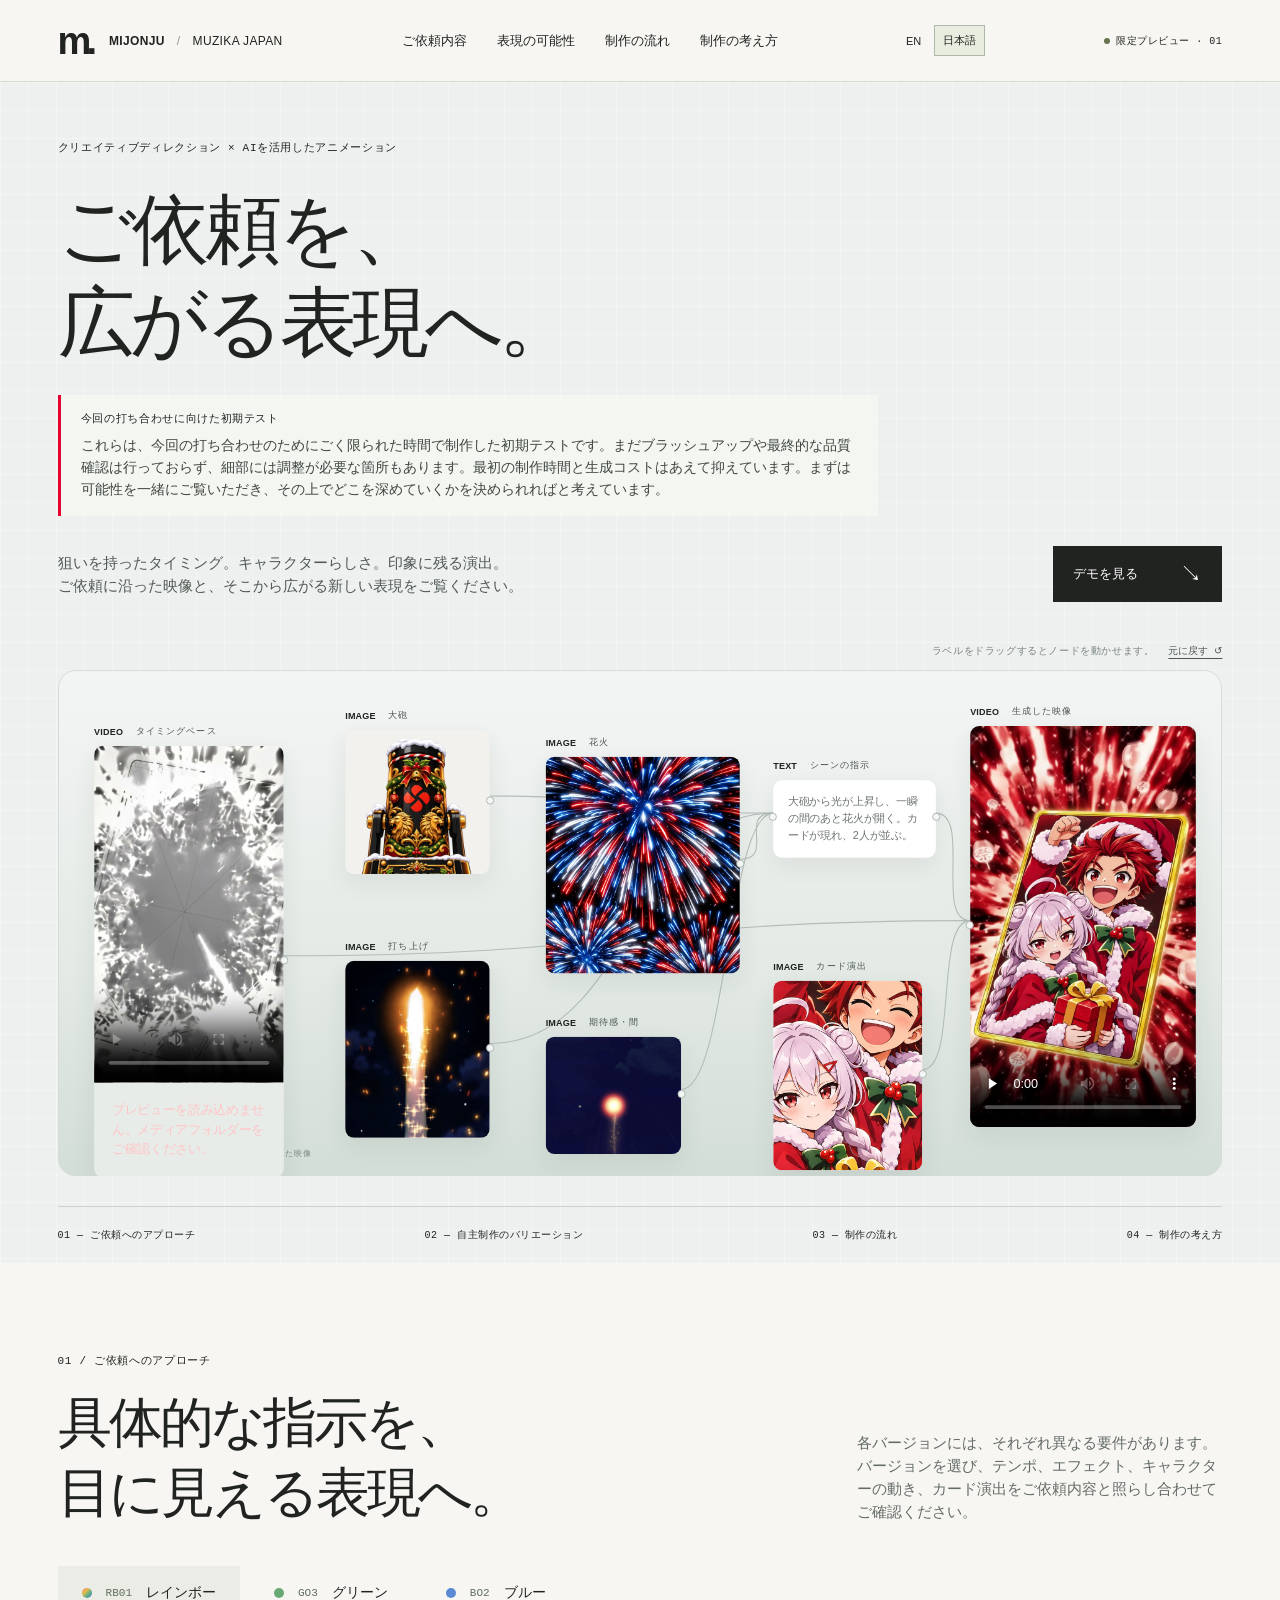
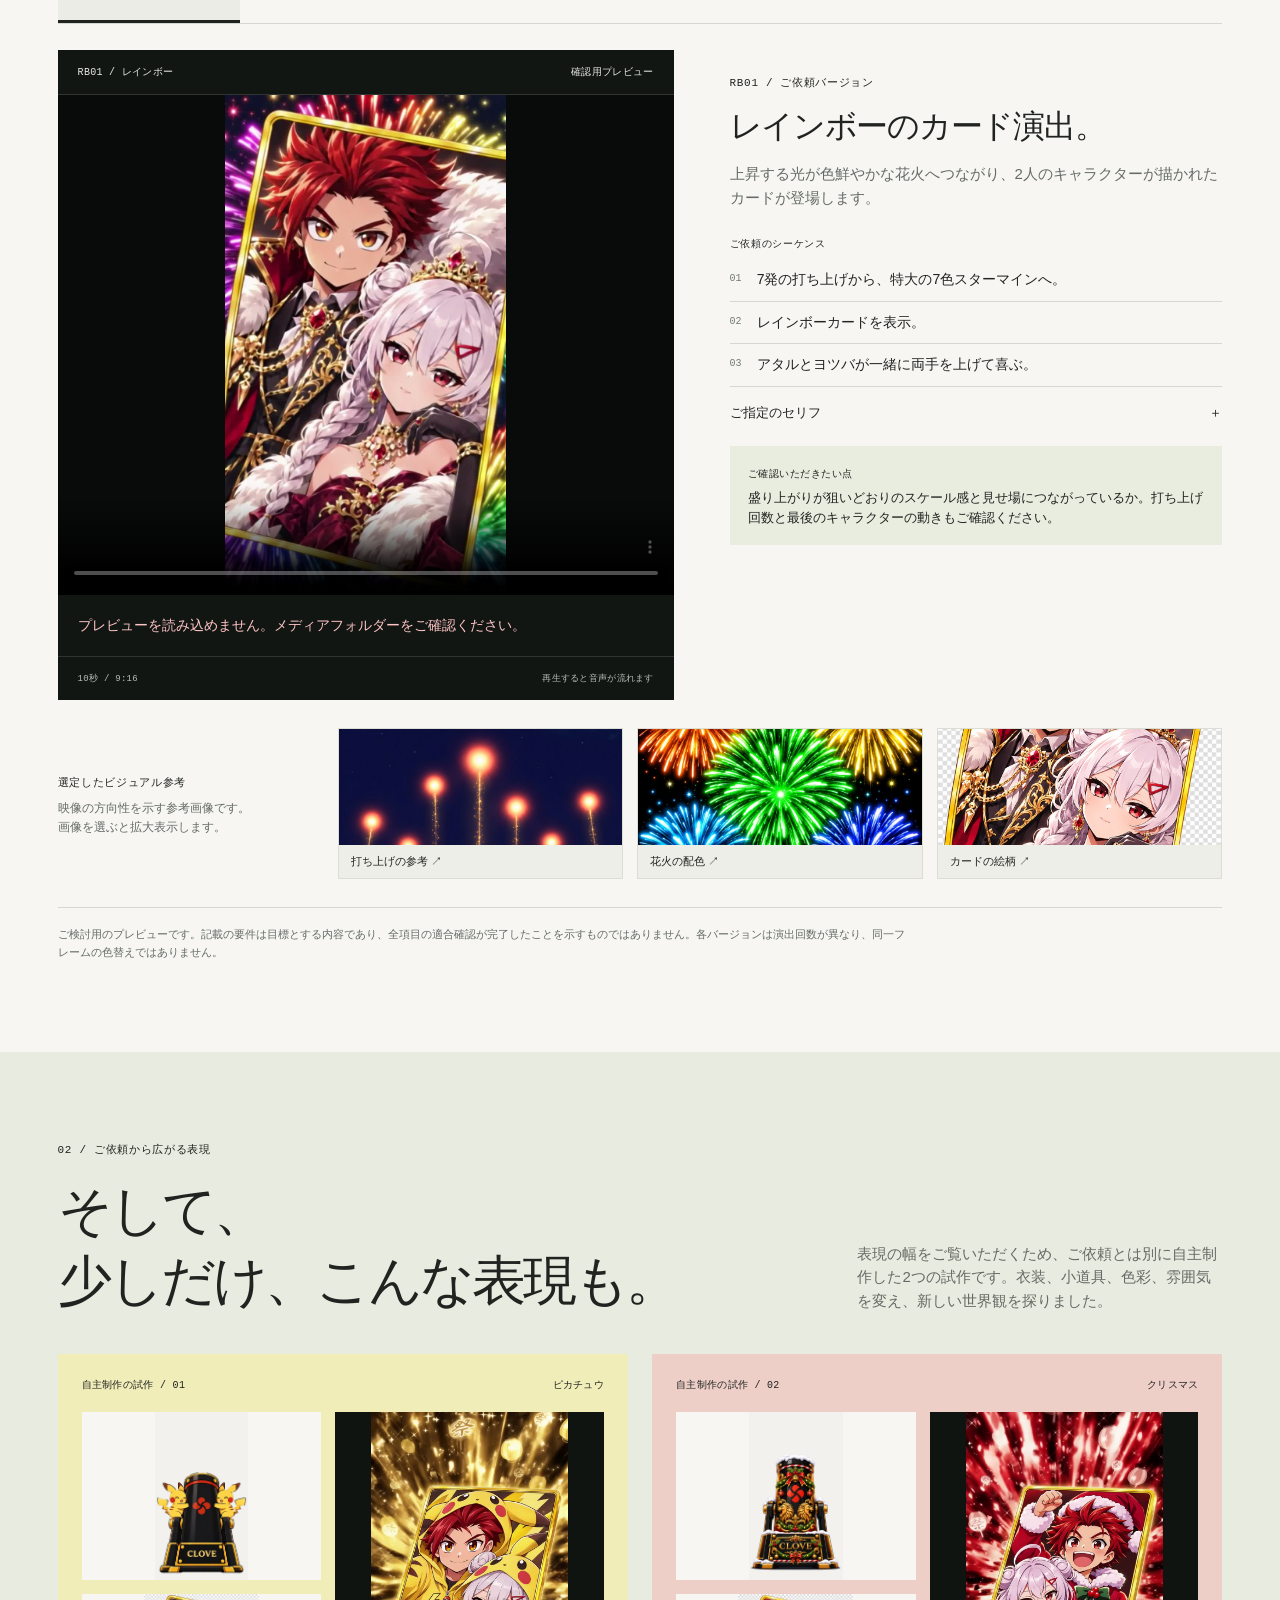
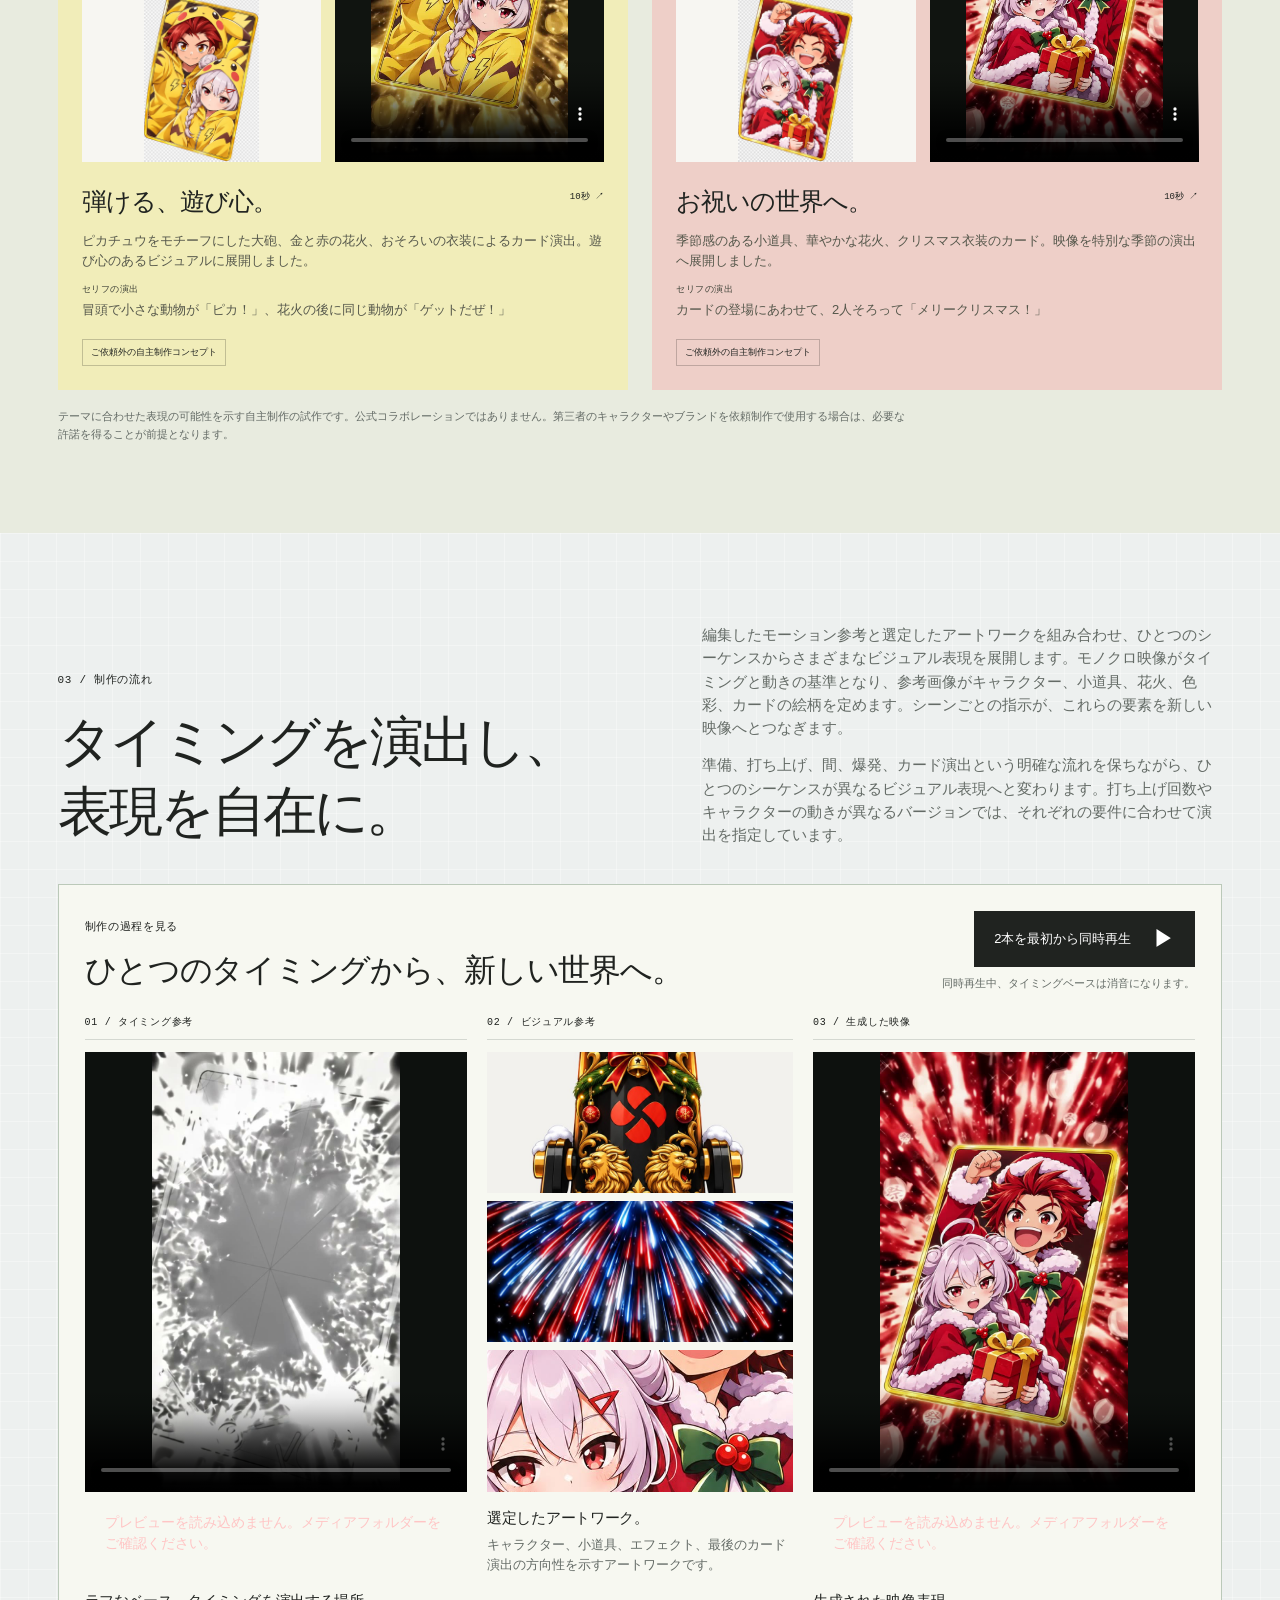
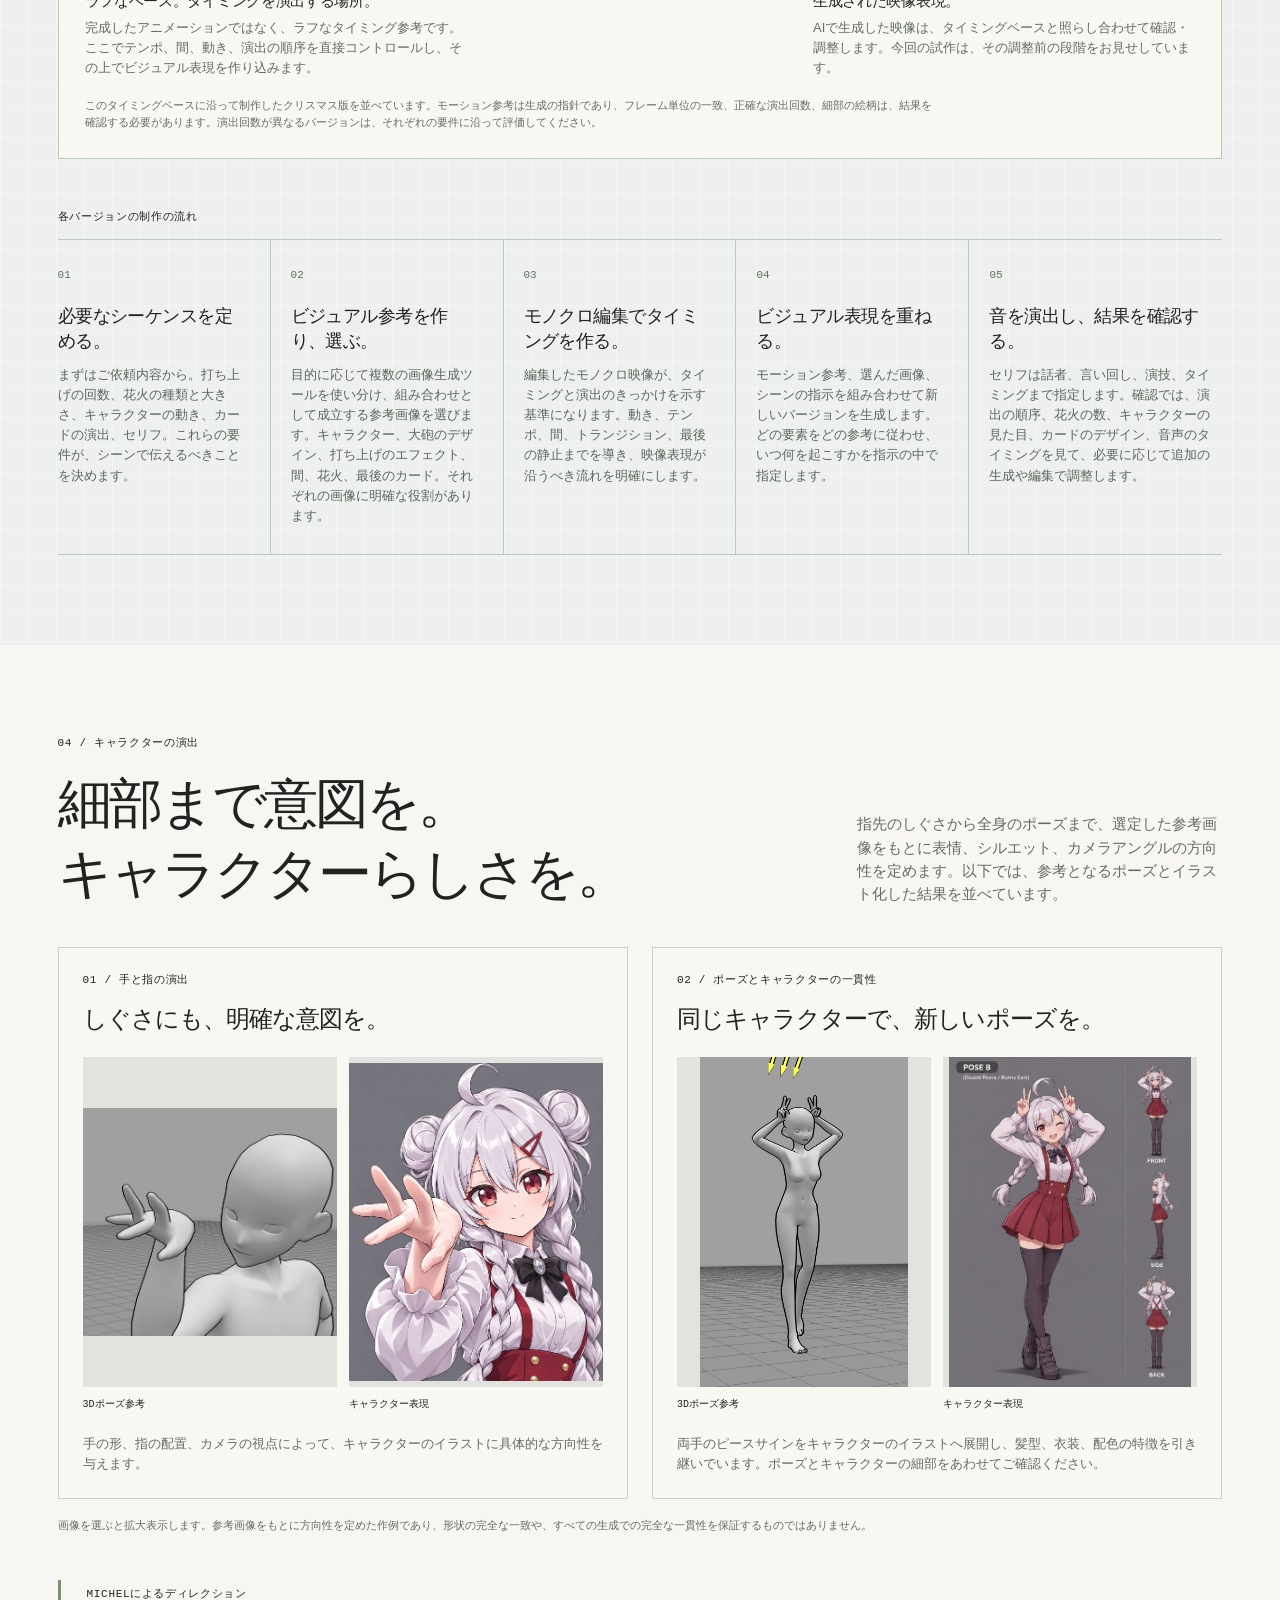
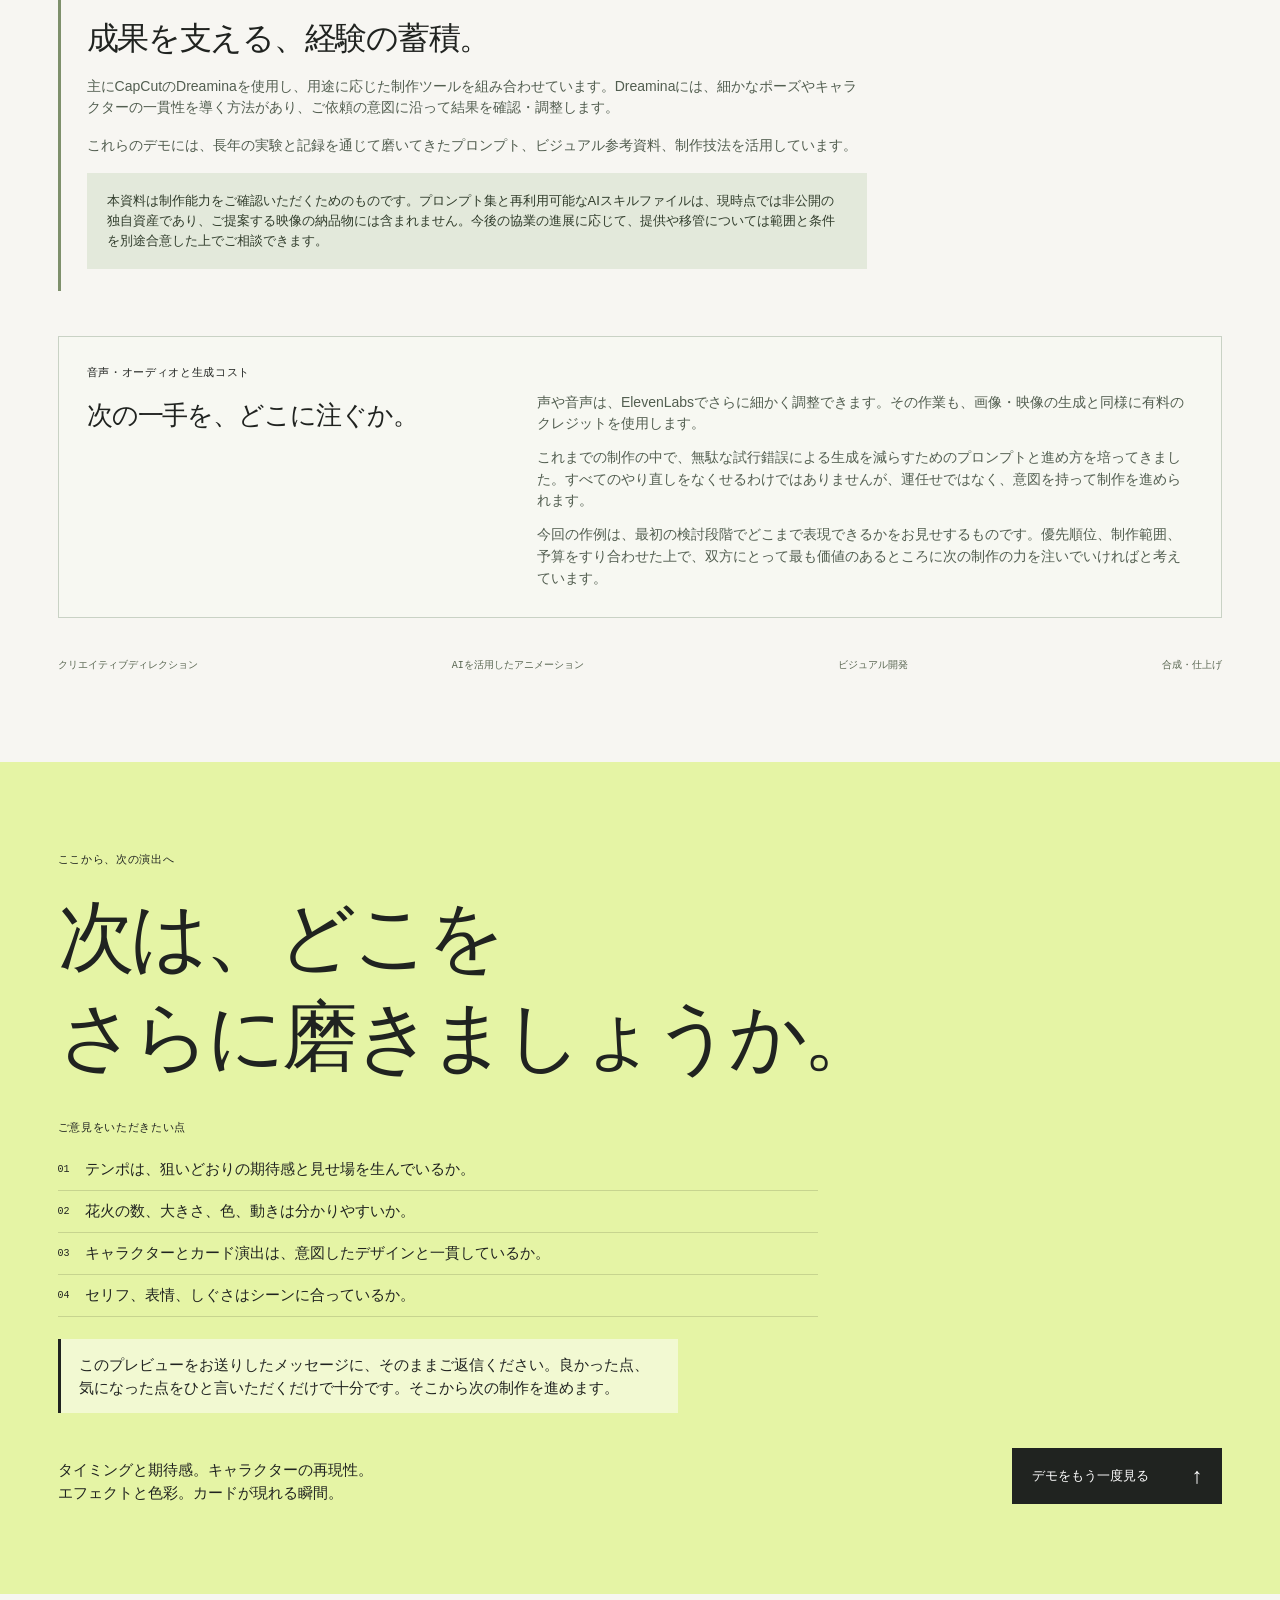
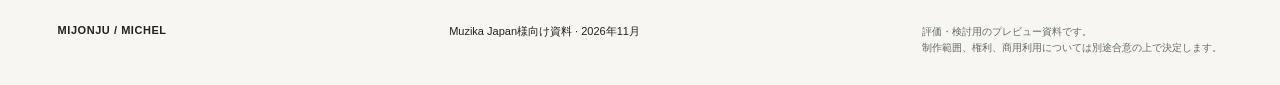
==== commit f178c806: "Weave-style light node board with collage layout and branching wires Co-Authored-By: Claude Opus 5.5" ====
--- a/index.html
+++ b/index.html
@@ -10,7 +10,7 @@
 <h1>Your brief.<br>A world of <span>possibility.</span></h1>
 <aside class="draft-note" aria-label="About these samples"><div class="eyebrow">EARLY TESTS FOR THIS MEETING</div><p>These are early tests I put together for this meeting in a very limited timeframe. They haven’t been refined or quality-checked yet, and some details still need work. I kept the initial time and generation spend modest so we can look at the possibilities together first, then decide what’s worth developing further.</p></aside>
 <div class="hero-bottom"><p>Directed timing. Recognisable characters. A considered reveal.<br>Explore the brief-led sequences, then see where else the idea can go.</p><a class="button dark" href="#demos">Explore the demos <span>↘</span></a></div>
-<div class="board-tools"><p id="drag-help">Drag a title to move a node; arrow keys also work. Scroll sideways to explore.</p><button type="button" id="reset-board">Reset layout ↺</button></div><div class="board-scroll" tabindex="0" aria-label="Interactive reference board"><div class="hero-board" aria-describedby="drag-help"><svg class="connections" aria-hidden="true"></svg><article class="workflow-node" data-node="timing" style="left:30px;top:55px"><button type="button" class="node-handle" aria-label="Move timing base"><span>Timing base</span><span aria-hidden="true">⠿</span></button><div class="node-content"><video controls playsinline preload="metadata" poster="assets/media/base-core-poster.jpg" aria-label="Timing base video"><source src="assets/media/base-core.mp4" type="video/mp4"></video></div><i class="port port-in" aria-hidden="true"></i><i class="port port-out" aria-hidden="true"></i></article><article class="workflow-node" data-node="prop" style="left:206px;top:55px"><button type="button" class="node-handle" aria-label="Move cannon"><span>Cannon</span><span aria-hidden="true">⠿</span></button><div class="node-content"><img src="assets/media/christmas-cannon.jpg" alt="Cannon" draggable="false"></div><i class="port port-in" aria-hidden="true"></i><i class="port port-out" aria-hidden="true"></i></article><article class="workflow-node" data-node="launch" style="left:382px;top:55px"><button type="button" class="node-handle" aria-label="Move launch"><span>Launch</span><span aria-hidden="true">⠿</span></button><div class="node-content"><img src="assets/media/eject.jpg" alt="Launch" draggable="false"></div><i class="port port-in" aria-hidden="true"></i><i class="port port-out" aria-hidden="true"></i></article><article class="workflow-node" data-node="suspense" style="left:558px;top:55px"><button type="button" class="node-handle" aria-label="Move anticipation"><span>Anticipation</span><span aria-hidden="true">⠿</span></button><div class="node-content"><img src="assets/media/suspense.jpg" alt="Anticipation" draggable="false"></div><i class="port port-in" aria-hidden="true"></i><i class="port port-out" aria-hidden="true"></i></article><article class="workflow-node" data-node="effects" style="left:734px;top:55px"><button type="button" class="node-handle" aria-label="Move fireworks"><span>Fireworks</span><span aria-hidden="true">⠿</span></button><div class="node-content"><img src="assets/media/christmas-effects.jpg" alt="Fireworks" draggable="false"></div><i class="port port-in" aria-hidden="true"></i><i class="port port-out" aria-hidden="true"></i></article><article class="workflow-node" data-node="card" style="left:910px;top:55px"><button type="button" class="node-handle" aria-label="Move card reveal"><span>Card reveal</span><span aria-hidden="true">⠿</span></button><div class="node-content"><img src="assets/media/christmas-card.jpg" alt="Card reveal" draggable="false"></div><i class="port port-in" aria-hidden="true"></i><i class="port port-out" aria-hidden="true"></i></article><article class="workflow-node" data-node="result" style="left:1086px;top:32px"><button type="button" class="node-handle" aria-label="Move generated version"><span>Generated version</span><span aria-hidden="true">⠿</span></button><div class="node-content"><video controls playsinline preload="none" poster="assets/media/christmas-poster.jpg" aria-label="Generated version preview"><source src="assets/media/christmas.mp4" type="video/mp4"></video></div><i class="port port-in" aria-hidden="true"></i><i class="port port-out" aria-hidden="true"></i></article><span class="canvas-caption">TIMING BASE + VISUAL DIRECTION → GENERATED VERSION</span></div></div>
+<div class="board-tools"><p id="drag-help">Drag a label to move a node.</p><button type="button" id="reset-board">Reset ↺</button></div><div class="board-scroll" aria-label="Interactive reference board"><div class="hero-board" aria-describedby="drag-help"><svg class="connections" aria-hidden="true"></svg><article class="workflow-node" data-node="timing" data-to="result" style="left:40px;top:58px;--w:210px;--h:373px"><button type="button" class="node-handle" aria-label="Move timing base"><b>VIDEO</b><span>Timing base</span></button><div class="node-content"><video controls playsinline preload="metadata" poster="assets/media/base-core-poster.jpg" aria-label="Timing base video"><source src="assets/media/base-core.mp4" type="video/mp4"></video></div><i class="port port-in" aria-hidden="true"></i><i class="port port-out" aria-hidden="true"></i></article><article class="workflow-node" data-node="prop" data-to="text" style="left:318px;top:40px;--w:160px;--h:160px"><button type="button" class="node-handle" aria-label="Move cannon"><b>IMAGE</b><span>Cannon</span></button><div class="node-content"><img src="assets/media/christmas-cannon.jpg" alt="Cannon" draggable="false"></div><i class="port port-in" aria-hidden="true"></i><i class="port port-out" aria-hidden="true"></i></article><article class="workflow-node" data-node="launch" data-to="text" style="left:318px;top:296px;--w:160px;--h:196px"><button type="button" class="node-handle" aria-label="Move launch"><b>IMAGE</b><span>Launch</span></button><div class="node-content"><img src="assets/media/eject.jpg" alt="Launch" draggable="false"></div><i class="port port-in" aria-hidden="true"></i><i class="port port-out" aria-hidden="true"></i></article><article class="workflow-node" data-node="effects" data-to="text" style="left:540px;top:70px;--w:215px;--h:240px"><button type="button" class="node-handle" aria-label="Move fireworks"><b>IMAGE</b><span>Fireworks</span></button><div class="node-content"><img src="assets/media/christmas-effects.jpg" alt="Fireworks" draggable="false"></div><i class="port port-in" aria-hidden="true"></i><i class="port port-out" aria-hidden="true"></i></article><article class="workflow-node" data-node="suspense" data-to="text" style="left:540px;top:380px;--w:150px;--h:130px"><button type="button" class="node-handle" aria-label="Move anticipation"><b>IMAGE</b><span>Anticipation</span></button><div class="node-content"><img src="assets/media/suspense.jpg" alt="Anticipation" draggable="false"></div><i class="port port-in" aria-hidden="true"></i><i class="port port-out" aria-hidden="true"></i></article><article class="workflow-node" data-node="text" data-to="result" style="left:792px;top:96px;--w:180px"><button type="button" class="node-handle" aria-label="Move scene direction"><b>TEXT</b><span>Scene direction</span></button><div class="node-content"><p class="node-text">A light rises from the cannon. After a brief pause, the fireworks open. The card appears and the two characters stand together.</p></div><i class="port port-in" aria-hidden="true"></i><i class="port port-out" aria-hidden="true"></i></article><article class="workflow-node" data-node="card" data-to="result" style="left:792px;top:318px;--w:165px;--h:210px"><button type="button" class="node-handle" aria-label="Move card reveal"><b>IMAGE</b><span>Card reveal</span></button><div class="node-content"><img src="assets/media/christmas-card-crop.jpg" alt="Card reveal" draggable="false"></div><i class="port port-in" aria-hidden="true"></i><i class="port port-out" aria-hidden="true"></i></article><article class="workflow-node" data-node="result" style="left:1010px;top:36px;--w:250px;--h:444px"><button type="button" class="node-handle" aria-label="Move generated version"><b>VIDEO</b><span>Generated version</span></button><div class="node-content"><video controls playsinline preload="none" poster="assets/media/christmas-poster.jpg" aria-label="Generated version preview"><source src="assets/media/christmas.mp4" type="video/mp4"></video></div><i class="port port-in" aria-hidden="true"></i><i class="port port-out" aria-hidden="true"></i></article><span class="canvas-caption">TIMING BASE + VISUAL DIRECTION → GENERATED VERSION</span></div></div>
 <div class="section-index"><span>01 — RESPONSE TO THE BRIEF</span><span>02 — CREATIVE EXPLORATIONS</span><span>03 — THE WORKFLOW</span><span>04 — THE APPROACH</span></div>
 </section>
 <section id="demos" class="section demos">
@@ -36,7 +36,7 @@
 <div class="compare-head"><div><div class="eyebrow">WATCH THE DEVELOPMENT</div><h3>One timing base. A new visual world.</h3></div><div class="compare-actions"><button type="button" id="play-both" class="button dark">Play both from the start <span>▶</span></button><p>The timing base is muted during side-by-side playback.</p></div></div>
 <div class="compare-grid">
 <figure class="compare-col"><div class="compare-label">01 / TIMING REFERENCE</div><video id="compare-base" controls playsinline preload="metadata" poster="assets/media/base-core-poster.jpg" aria-label="Timing base video"><source src="assets/media/base-core.mp4" type="video/mp4"></video><figcaption><strong>A rough base. A place to direct the timing.</strong><span>This is a rough timing reference, not a finished animation. It’s where I directly control the pacing, pauses, movement and order of events, before the visual treatment is developed.</span></figcaption></figure>
-<figure class="compare-col"><div class="compare-label">02 / VISUAL DIRECTION</div><div class="compare-art"><button type="button" data-inspect="assets/media/christmas-cannon.jpg" data-caption="Cannon design"><img src="assets/media/christmas-cannon.jpg" alt="Cannon design" loading="lazy"></button><button type="button" data-inspect="assets/media/christmas-effects.jpg" data-caption="Fireworks"><img src="assets/media/christmas-effects.jpg" alt="Fireworks" loading="lazy"></button><button type="button" data-inspect="assets/media/christmas-card.jpg" data-caption="Card artwork"><img src="assets/media/christmas-card.jpg" alt="Card artwork" loading="lazy"></button></div><figcaption><strong>Selected artwork.</strong><span>A selection of artwork showing the intended characters, props, effects and final reveal.</span></figcaption></figure>
+<figure class="compare-col"><div class="compare-label">02 / VISUAL DIRECTION</div><div class="compare-art"><button type="button" data-inspect="assets/media/christmas-cannon.jpg" data-caption="Cannon design"><img src="assets/media/christmas-cannon.jpg" alt="Cannon design" loading="lazy"></button><button type="button" data-inspect="assets/media/christmas-effects.jpg" data-caption="Fireworks"><img src="assets/media/christmas-effects.jpg" alt="Fireworks" loading="lazy"></button><button type="button" data-inspect="assets/media/christmas-card.jpg" data-caption="Card artwork"><img src="assets/media/christmas-card-crop.jpg" alt="Card artwork" loading="lazy"></button></div><figcaption><strong>Selected artwork.</strong><span>A selection of artwork showing the intended characters, props, effects and final reveal.</span></figcaption></figure>
 <figure class="compare-col"><div class="compare-label">03 / GENERATED VERSION</div><video id="compare-result" controls playsinline preload="metadata" poster="assets/media/christmas-poster.jpg" aria-label="Generated Christmas version"><source src="assets/media/christmas.mp4" type="video/mp4"></video><figcaption><strong>The resulting treatment.</strong><span>The AI-generated version is then checked against the timing base and refined. These tests show the approach before that refinement work.</span></figcaption></figure>
 </div>
 <p class="fine-print">Shown with the Christmas exploration, which follows this timing base. The motion reference guides generation; matching exact frames, precise event counts or detailed artwork still requires checking the result. Versions with different event counts should be assessed against their own sequence requirements.</p>
--- a/assets/styles.css
+++ b/assets/styles.css
@@ -22,3 +22,25 @@
 @media(max-width:1000px){.steps{grid-template-columns:1fr 1fr 1fr}.steps article{border-bottom:1px solid #bdc9bd}.steps article:nth-child(3){border-right:0;margin-right:0}.compare-col video,.compare-art{height:360px}.next-round{grid-template-columns:1fr}}
 @media(max-width:700px){.draft-note{padding:12px 14px;margin-bottom:22px}.draft-note p{font-size:13px}.compare{padding:16px}.compare-head{display:block}.compare-actions{align-items:flex-start;margin-top:16px}.compare-grid{grid-template-columns:1fr}.compare-col video{height:420px}.compare-art{grid-template-rows:none;grid-template-columns:repeat(3,1fr);height:150px}.steps{grid-template-columns:1fr}.steps article{margin:0;padding:18px 0;border-right:0}.steps h3{font-size:20px;margin:12px 0 8px}.next-round{padding:18px}.next-round h3{font-size:25px}.feedback li{font-size:13px}nav{gap:12px}}
 .reply-note{margin-top:22px;font-size:15px;max-width:620px;padding:14px 18px;background:#ffffff80;border-left:3px solid var(--ink)}@media(max-width:700px){.reply-note{font-size:13px}}
+/* Weave-style light collage board */
+.hero .board-tools{justify-content:flex-end;gap:14px;margin-top:30px;padding:8px 0;font:10px 'Courier New',monospace;letter-spacing:.06em;color:#7a847e}.hero .board-tools button{padding:4px 0;background:none;font:inherit;color:#4d5651;text-decoration:underline;text-underline-offset:4px}
+.hero .board-scroll{overflow:hidden;border:0;border-radius:18px;margin:0 0 30px;background:linear-gradient(180deg,#f3f5f4 0%,#e3e9e5 60%,#d3ddd7 100%);box-shadow:inset 0 0 0 1px #d5ddd8}
+.hero .board-scroll .hero-board{width:1290px;height:560px;background:none;transform-origin:0 0;margin:0}
+.hero .board-scroll .connections{width:1290px;height:560px;stroke:#b4bdb8;stroke-width:1.2}
+.hero-board .workflow-node[data-node]{width:var(--w)}
+.hero-board .node-handle{height:26px;padding:0 0 6px;justify-content:flex-start;gap:14px;color:var(--ink);font:bold 10px Arial,Helvetica,sans-serif;letter-spacing:.02em;border-radius:0}
+.hero-board .node-handle span{font:10px Arial,Helvetica,sans-serif;letter-spacing:.2em;text-transform:uppercase;color:#4c5550}
+html[lang=ja] .hero-board .node-handle span{letter-spacing:.12em}
+.hero-board .node-content{border:0;border-radius:10px;background:#e8ece9;box-shadow:0 10px 26px #2a3a3214}
+.hero-board .workflow-node .node-content>img,.hero-board .workflow-node .node-content>video,.hero-board .workflow-node[data-node] .node-content video{height:var(--h);width:100%;object-fit:cover;background:#e8ece9}
+.hero-board .workflow-node .node-content>video{object-fit:contain;background:#0d110e}
+.hero-board .workflow-node[data-node=text] .node-content{background:#fff}
+.node-text{padding:14px 16px;font-size:12px;line-height:1.6;color:#6c7470}
+.hero-board .port{width:9px;height:9px;border:1px solid #a9b3ad;background:#f4f6f5;top:calc(13px + (100% - 13px)/2)}
+.hero-board .port-in{left:-5px}.hero-board .port-out{right:-5px}
+.hero-board .workflow-node.has-in .port-in{display:block}
+.hero-board .workflow-node.dragging .node-content{box-shadow:0 0 0 2px #9aa7a0,0 16px 34px #2a3a3226}
+.hero-board .canvas-caption{left:40px;bottom:18px;color:#7d8882}
+.hero-board.static .node-handle{cursor:default}
+@media(max-width:700px){.hero .board-scroll .hero-board{height:560px}.hero .board-tools{margin-top:20px}.hero .board-scroll{border-radius:12px}}
+.hero .board-scroll .hero-board{margin:0 auto}
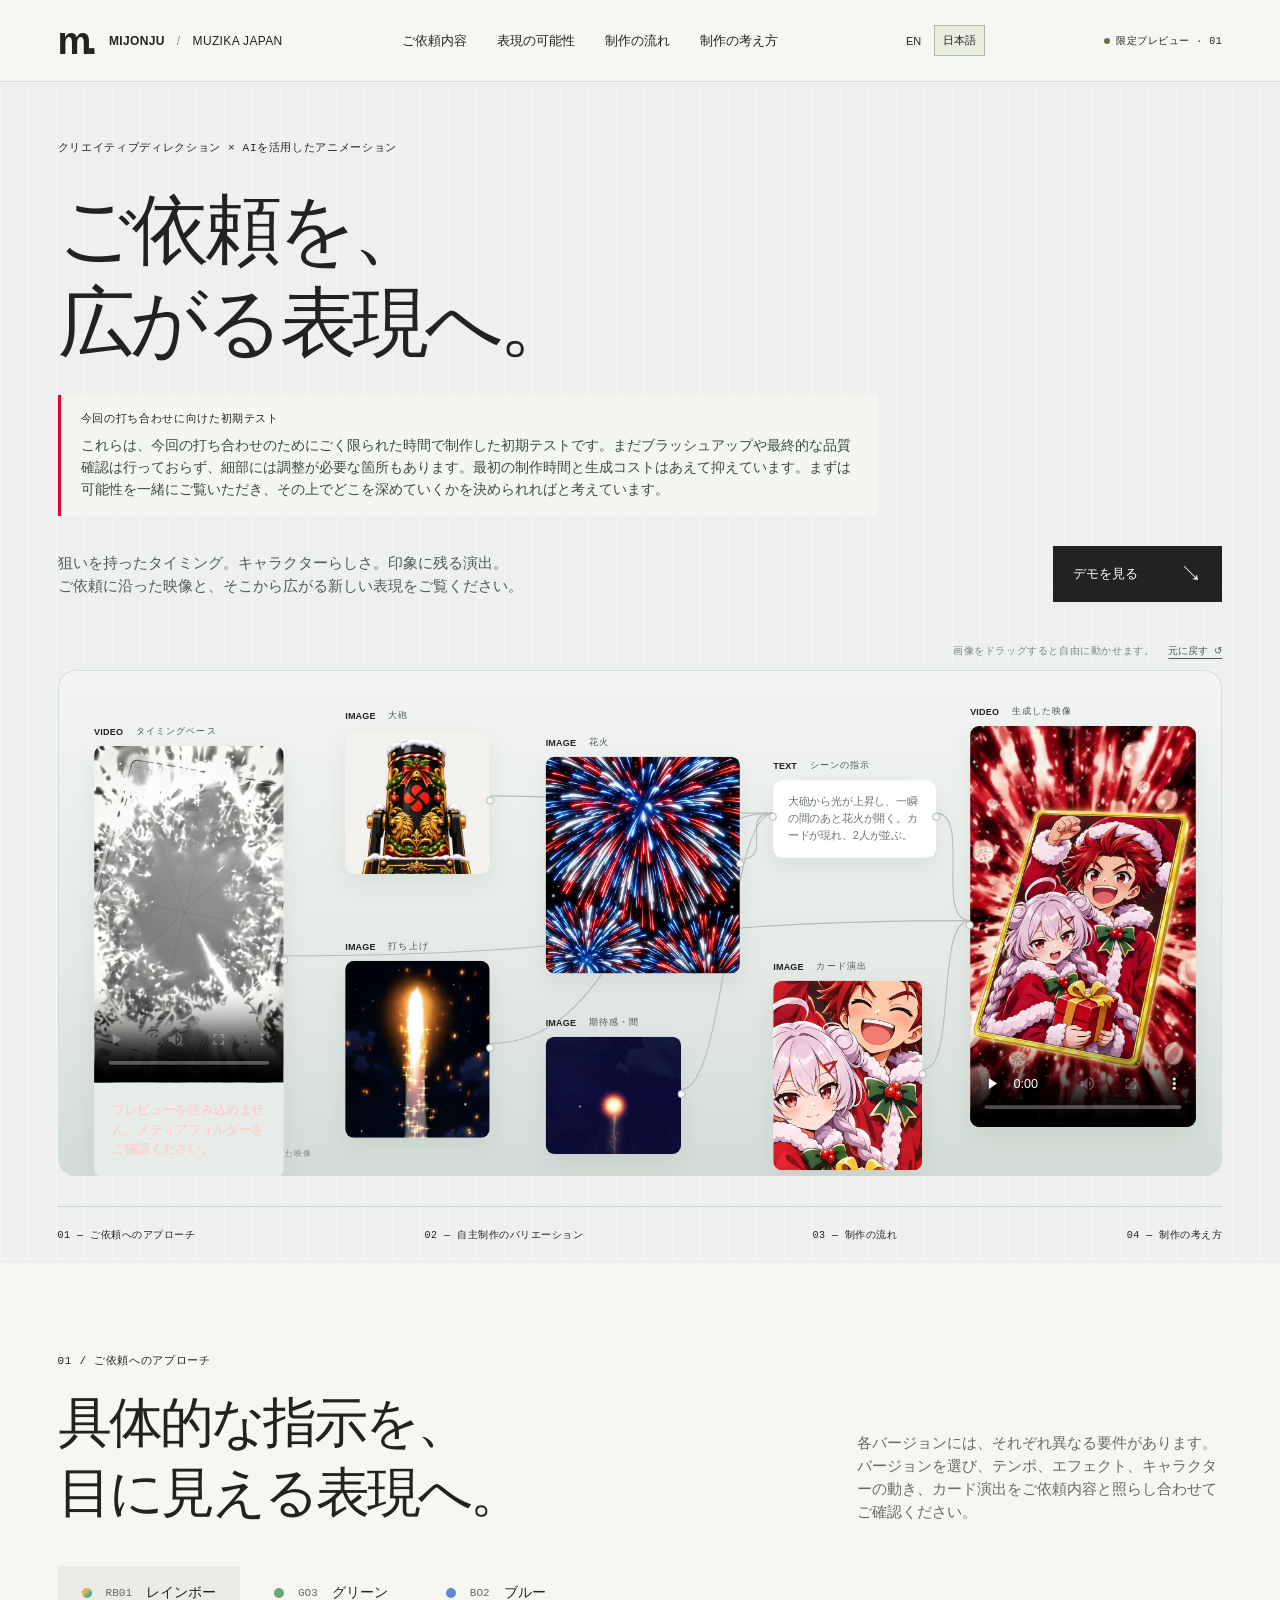
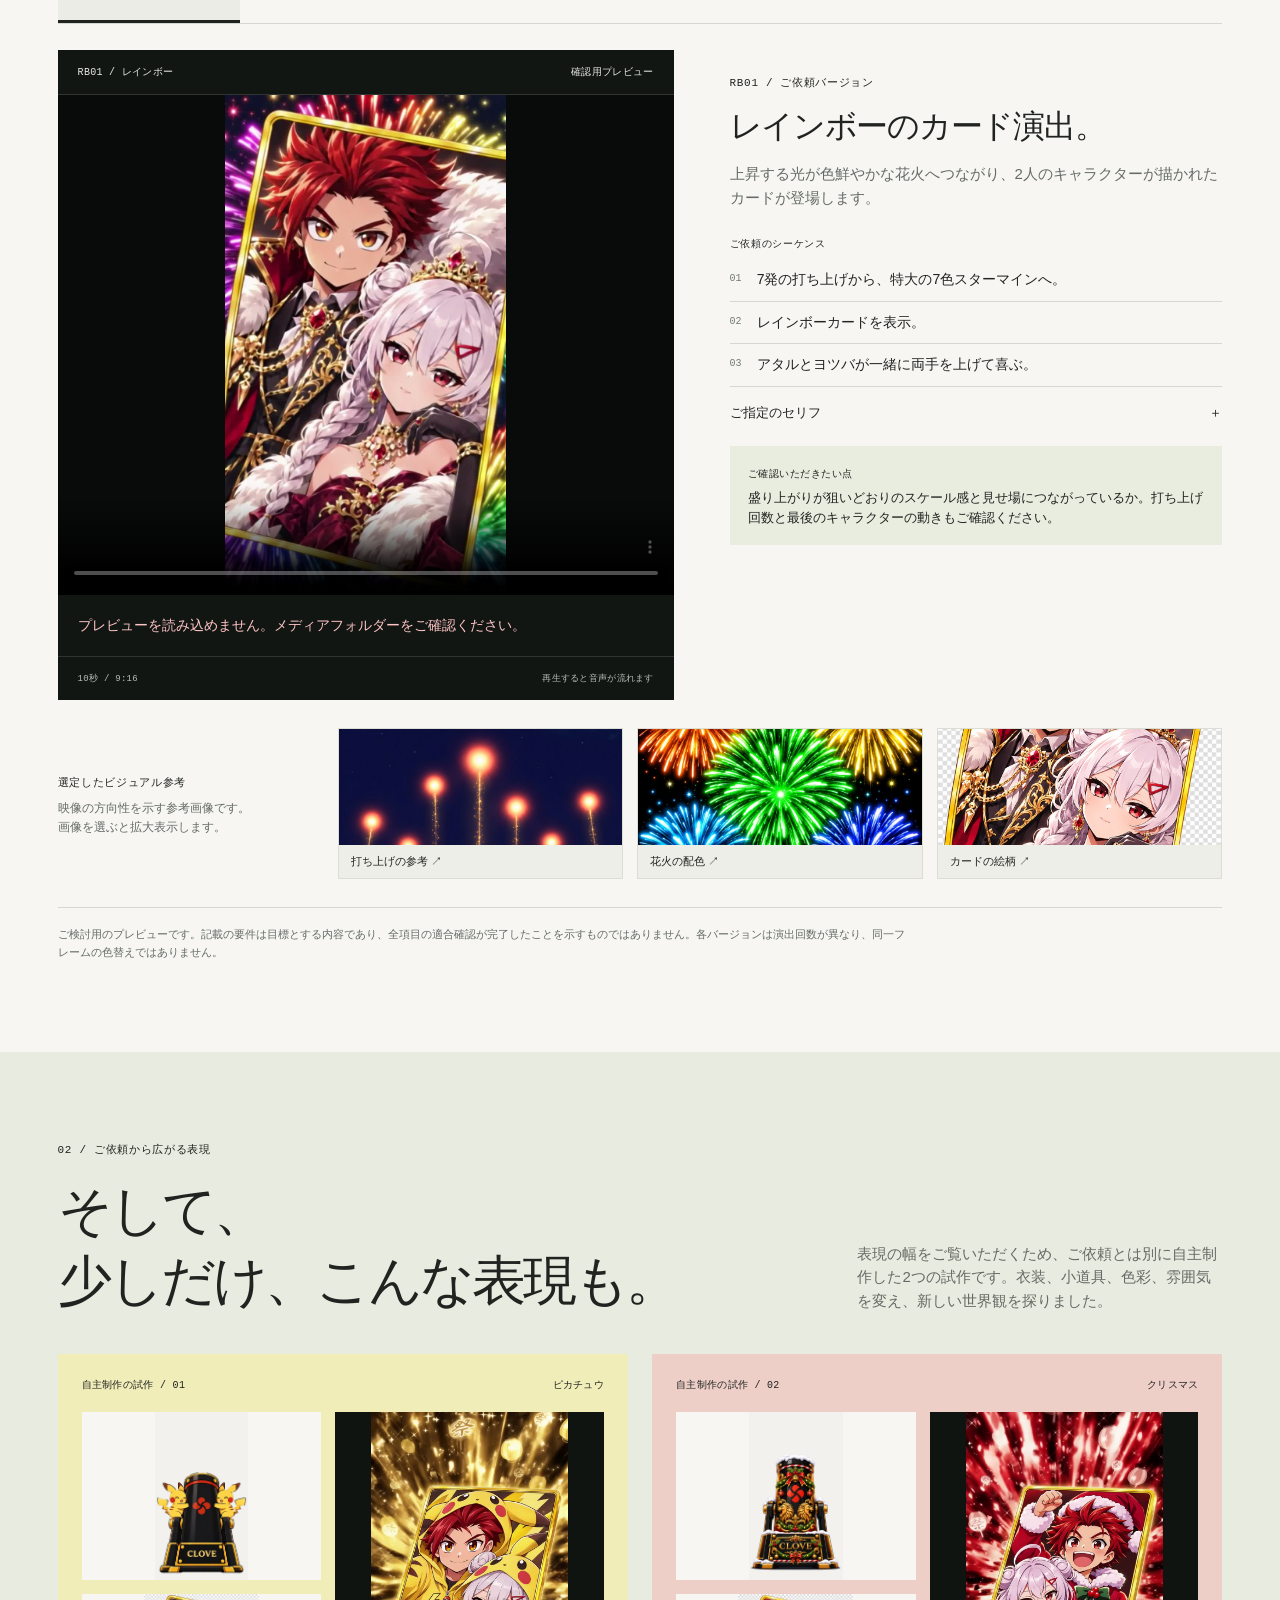
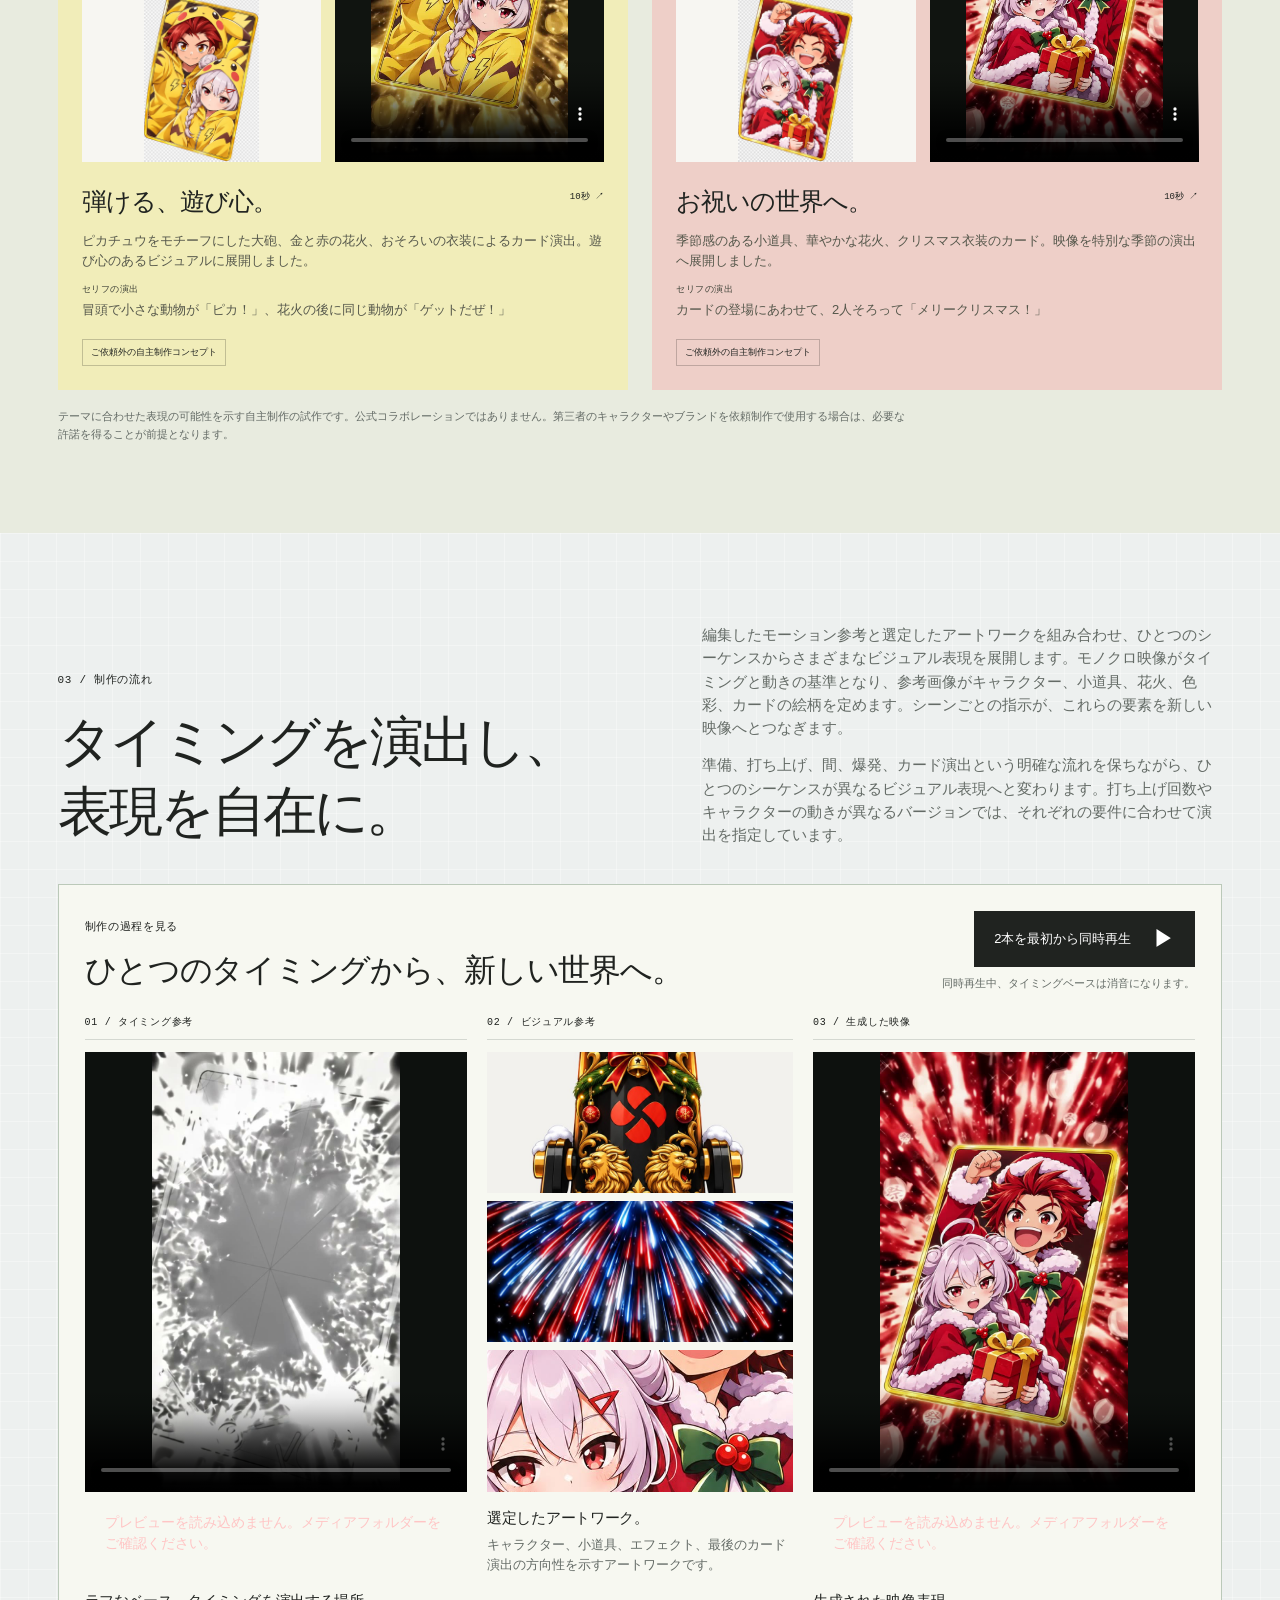
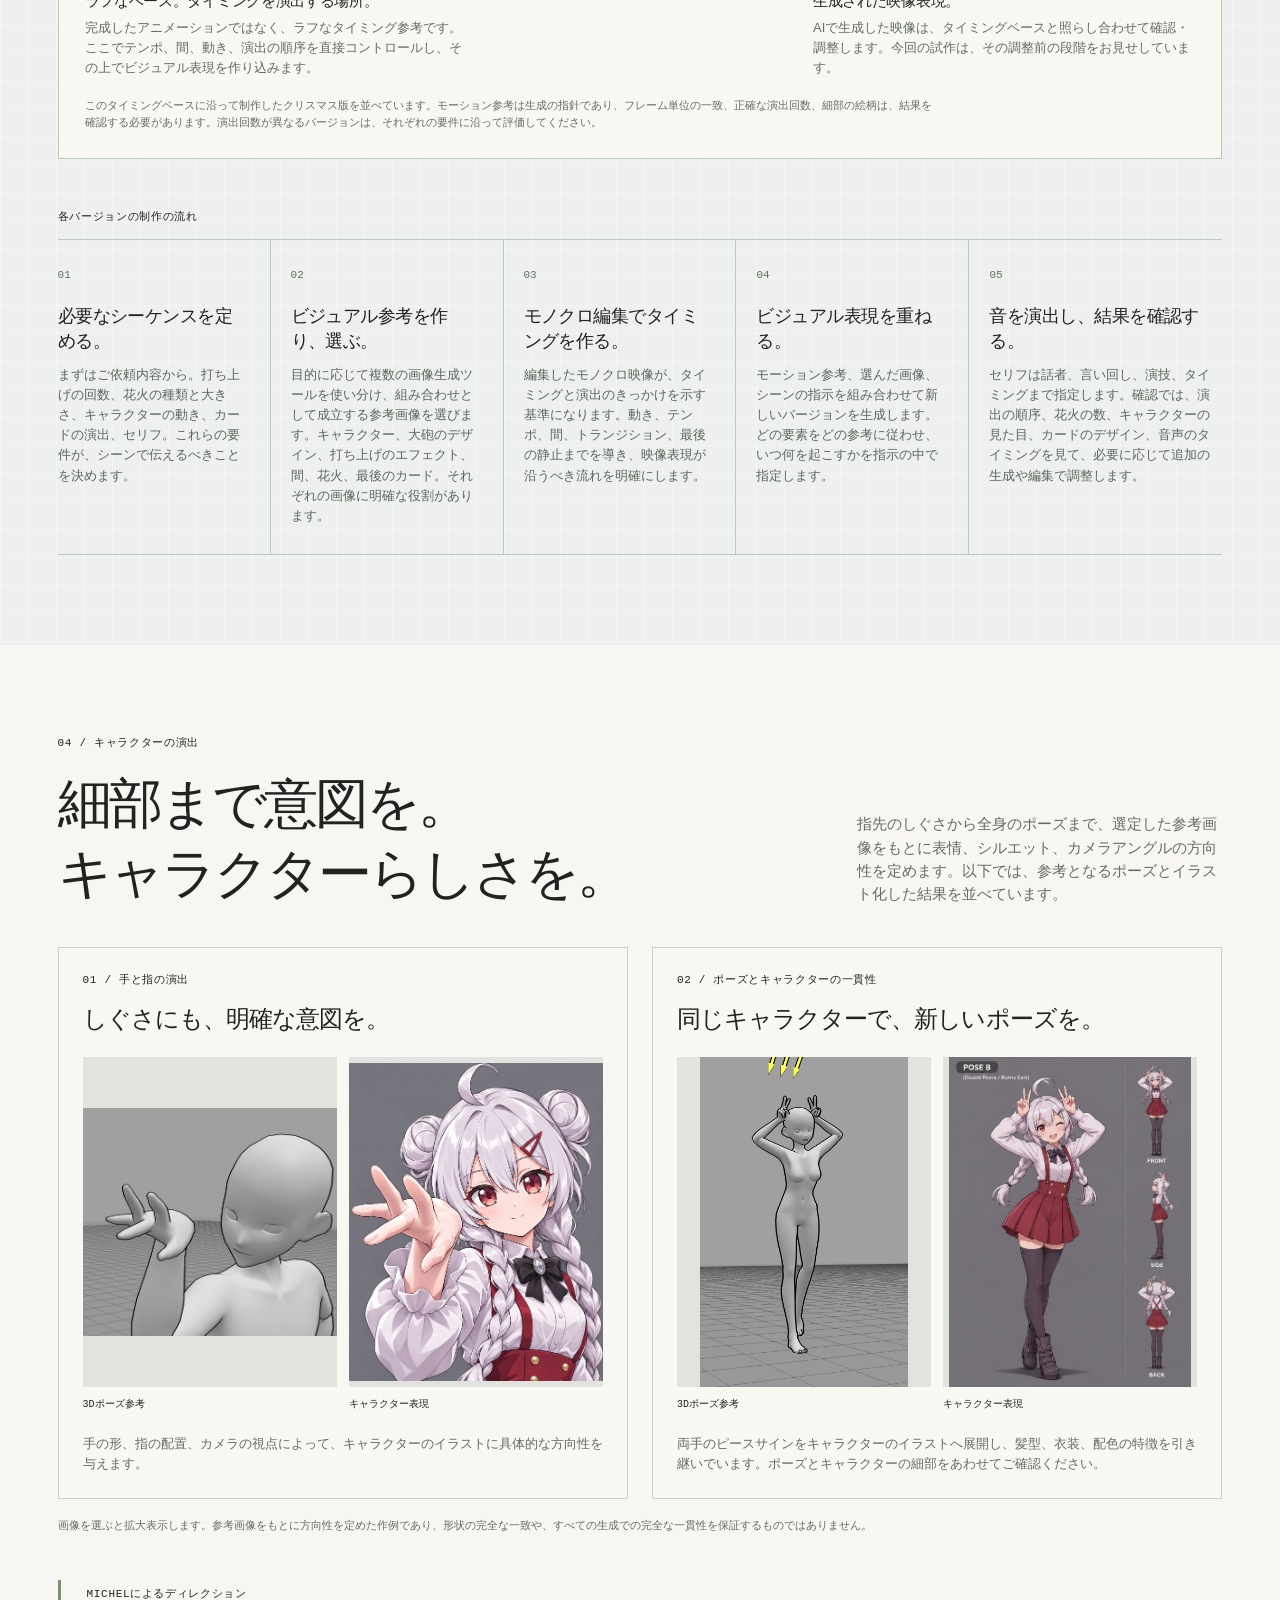
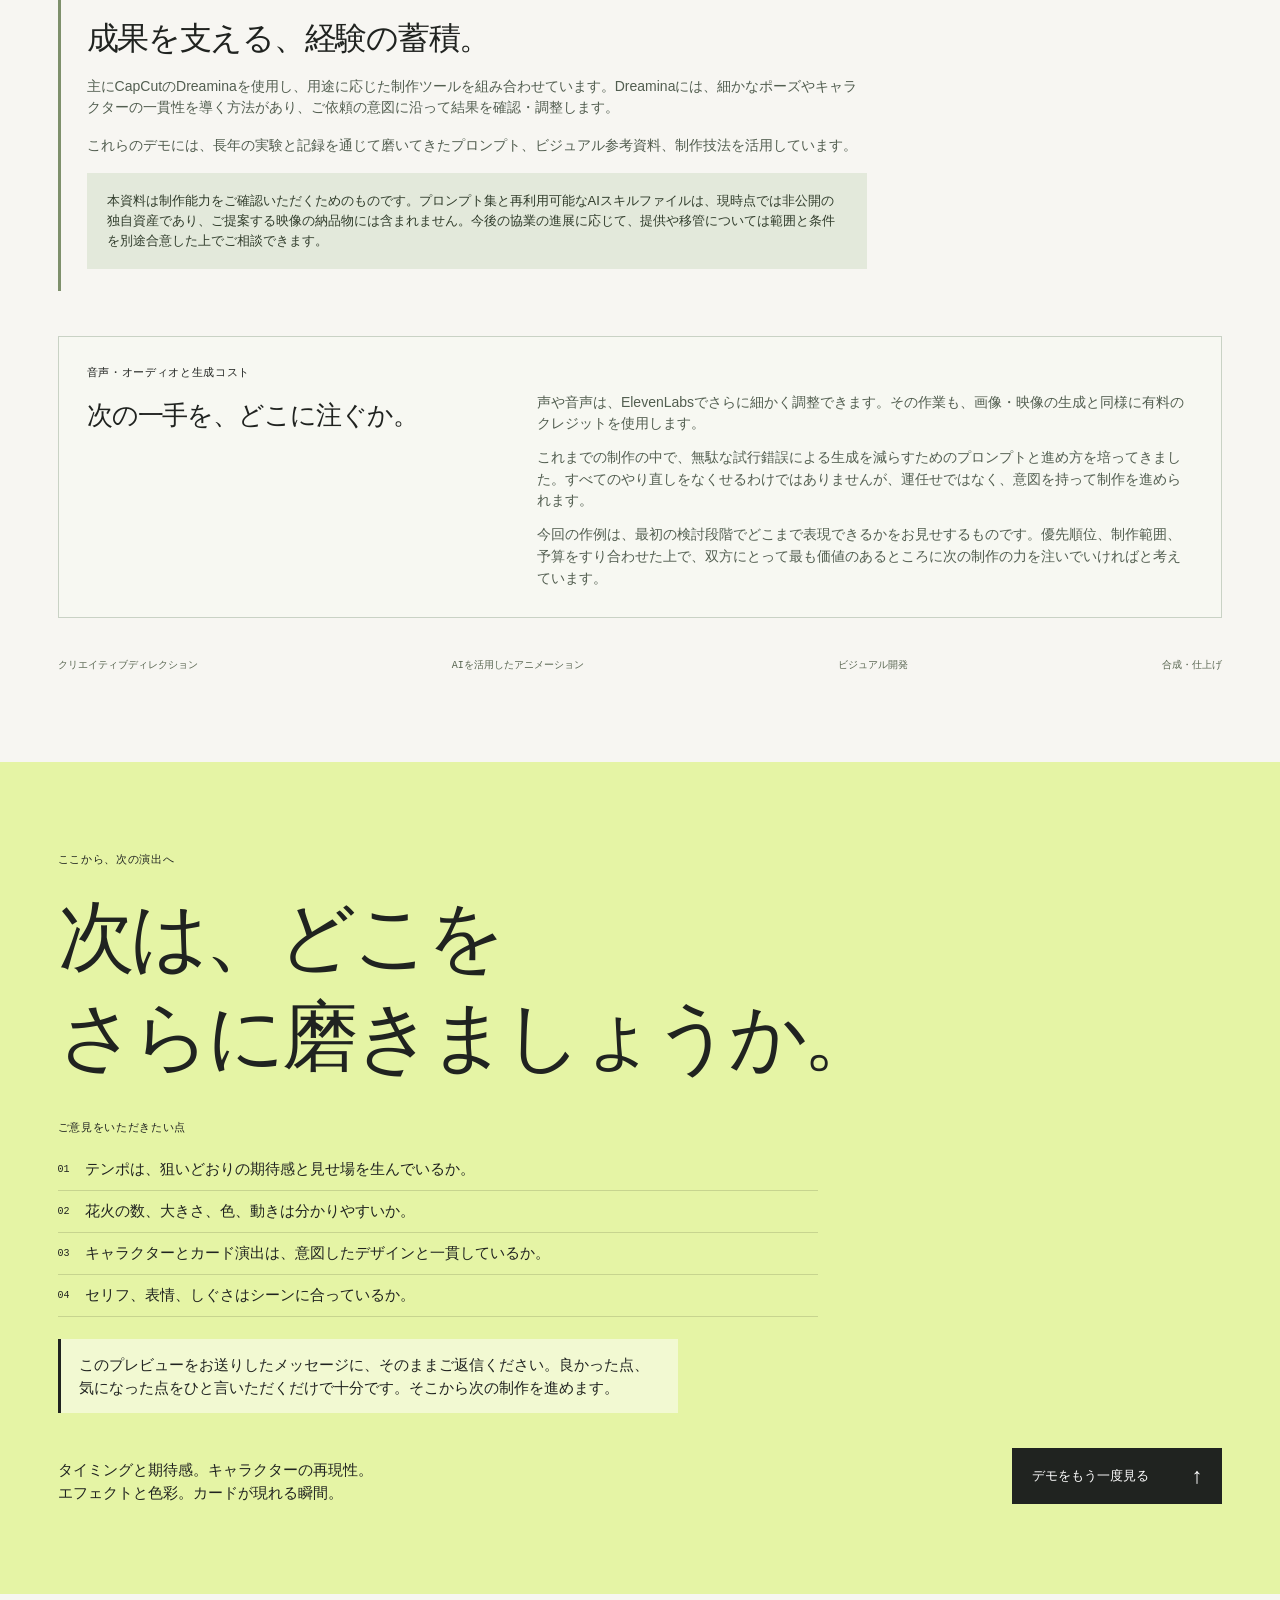
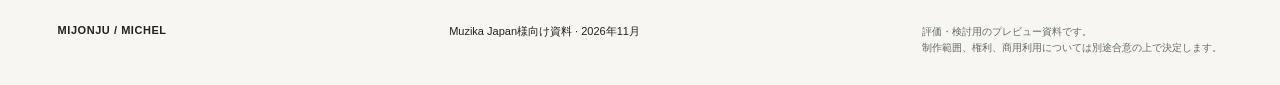
==== commit 73a6b0f9: "Drag board nodes by the image itself Co-Authored-By: Claude Opus 5.5 <noreply@anthropic.com>" ====
--- a/index.html
+++ b/index.html
@@ -10,7 +10,7 @@
 <h1>Your brief.<br>A world of <span>possibility.</span></h1>
 <aside class="draft-note" aria-label="About these samples"><div class="eyebrow">EARLY TESTS FOR THIS MEETING</div><p>These are early tests I put together for this meeting in a very limited timeframe. They haven’t been refined or quality-checked yet, and some details still need work. I kept the initial time and generation spend modest so we can look at the possibilities together first, then decide what’s worth developing further.</p></aside>
 <div class="hero-bottom"><p>Directed timing. Recognisable characters. A considered reveal.<br>Explore the brief-led sequences, then see where else the idea can go.</p><a class="button dark" href="#demos">Explore the demos <span>↘</span></a></div>
-<div class="board-tools"><p id="drag-help">Drag a label to move a node.</p><button type="button" id="reset-board">Reset ↺</button></div><div class="board-scroll" aria-label="Interactive reference board"><div class="hero-board" aria-describedby="drag-help"><svg class="connections" aria-hidden="true"></svg><article class="workflow-node" data-node="timing" data-to="result" style="left:40px;top:58px;--w:210px;--h:373px"><button type="button" class="node-handle" aria-label="Move timing base"><b>VIDEO</b><span>Timing base</span></button><div class="node-content"><video controls playsinline preload="metadata" poster="assets/media/base-core-poster.jpg" aria-label="Timing base video"><source src="assets/media/base-core.mp4" type="video/mp4"></video></div><i class="port port-in" aria-hidden="true"></i><i class="port port-out" aria-hidden="true"></i></article><article class="workflow-node" data-node="prop" data-to="text" style="left:318px;top:40px;--w:160px;--h:160px"><button type="button" class="node-handle" aria-label="Move cannon"><b>IMAGE</b><span>Cannon</span></button><div class="node-content"><img src="assets/media/christmas-cannon.jpg" alt="Cannon" draggable="false"></div><i class="port port-in" aria-hidden="true"></i><i class="port port-out" aria-hidden="true"></i></article><article class="workflow-node" data-node="launch" data-to="text" style="left:318px;top:296px;--w:160px;--h:196px"><button type="button" class="node-handle" aria-label="Move launch"><b>IMAGE</b><span>Launch</span></button><div class="node-content"><img src="assets/media/eject.jpg" alt="Launch" draggable="false"></div><i class="port port-in" aria-hidden="true"></i><i class="port port-out" aria-hidden="true"></i></article><article class="workflow-node" data-node="effects" data-to="text" style="left:540px;top:70px;--w:215px;--h:240px"><button type="button" class="node-handle" aria-label="Move fireworks"><b>IMAGE</b><span>Fireworks</span></button><div class="node-content"><img src="assets/media/christmas-effects.jpg" alt="Fireworks" draggable="false"></div><i class="port port-in" aria-hidden="true"></i><i class="port port-out" aria-hidden="true"></i></article><article class="workflow-node" data-node="suspense" data-to="text" style="left:540px;top:380px;--w:150px;--h:130px"><button type="button" class="node-handle" aria-label="Move anticipation"><b>IMAGE</b><span>Anticipation</span></button><div class="node-content"><img src="assets/media/suspense.jpg" alt="Anticipation" draggable="false"></div><i class="port port-in" aria-hidden="true"></i><i class="port port-out" aria-hidden="true"></i></article><article class="workflow-node" data-node="text" data-to="result" style="left:792px;top:96px;--w:180px"><button type="button" class="node-handle" aria-label="Move scene direction"><b>TEXT</b><span>Scene direction</span></button><div class="node-content"><p class="node-text">A light rises from the cannon. After a brief pause, the fireworks open. The card appears and the two characters stand together.</p></div><i class="port port-in" aria-hidden="true"></i><i class="port port-out" aria-hidden="true"></i></article><article class="workflow-node" data-node="card" data-to="result" style="left:792px;top:318px;--w:165px;--h:210px"><button type="button" class="node-handle" aria-label="Move card reveal"><b>IMAGE</b><span>Card reveal</span></button><div class="node-content"><img src="assets/media/christmas-card-crop.jpg" alt="Card reveal" draggable="false"></div><i class="port port-in" aria-hidden="true"></i><i class="port port-out" aria-hidden="true"></i></article><article class="workflow-node" data-node="result" style="left:1010px;top:36px;--w:250px;--h:444px"><button type="button" class="node-handle" aria-label="Move generated version"><b>VIDEO</b><span>Generated version</span></button><div class="node-content"><video controls playsinline preload="none" poster="assets/media/christmas-poster.jpg" aria-label="Generated version preview"><source src="assets/media/christmas.mp4" type="video/mp4"></video></div><i class="port port-in" aria-hidden="true"></i><i class="port port-out" aria-hidden="true"></i></article><span class="canvas-caption">TIMING BASE + VISUAL DIRECTION → GENERATED VERSION</span></div></div>
+<div class="board-tools"><p id="drag-help">Drag any image to move it.</p><button type="button" id="reset-board">Reset ↺</button></div><div class="board-scroll" aria-label="Interactive reference board"><div class="hero-board" aria-describedby="drag-help"><svg class="connections" aria-hidden="true"></svg><article class="workflow-node" data-node="timing" data-to="result" style="left:40px;top:58px;--w:210px;--h:373px"><button type="button" class="node-handle" aria-label="Move timing base"><b>VIDEO</b><span>Timing base</span></button><div class="node-content"><video controls playsinline preload="metadata" poster="assets/media/base-core-poster.jpg" aria-label="Timing base video"><source src="assets/media/base-core.mp4" type="video/mp4"></video></div><i class="port port-in" aria-hidden="true"></i><i class="port port-out" aria-hidden="true"></i></article><article class="workflow-node" data-node="prop" data-to="text" style="left:318px;top:40px;--w:160px;--h:160px"><button type="button" class="node-handle" aria-label="Move cannon"><b>IMAGE</b><span>Cannon</span></button><div class="node-content"><img src="assets/media/christmas-cannon.jpg" alt="Cannon" draggable="false"></div><i class="port port-in" aria-hidden="true"></i><i class="port port-out" aria-hidden="true"></i></article><article class="workflow-node" data-node="launch" data-to="text" style="left:318px;top:296px;--w:160px;--h:196px"><button type="button" class="node-handle" aria-label="Move launch"><b>IMAGE</b><span>Launch</span></button><div class="node-content"><img src="assets/media/eject.jpg" alt="Launch" draggable="false"></div><i class="port port-in" aria-hidden="true"></i><i class="port port-out" aria-hidden="true"></i></article><article class="workflow-node" data-node="effects" data-to="text" style="left:540px;top:70px;--w:215px;--h:240px"><button type="button" class="node-handle" aria-label="Move fireworks"><b>IMAGE</b><span>Fireworks</span></button><div class="node-content"><img src="assets/media/christmas-effects.jpg" alt="Fireworks" draggable="false"></div><i class="port port-in" aria-hidden="true"></i><i class="port port-out" aria-hidden="true"></i></article><article class="workflow-node" data-node="suspense" data-to="text" style="left:540px;top:380px;--w:150px;--h:130px"><button type="button" class="node-handle" aria-label="Move anticipation"><b>IMAGE</b><span>Anticipation</span></button><div class="node-content"><img src="assets/media/suspense.jpg" alt="Anticipation" draggable="false"></div><i class="port port-in" aria-hidden="true"></i><i class="port port-out" aria-hidden="true"></i></article><article class="workflow-node" data-node="text" data-to="result" style="left:792px;top:96px;--w:180px"><button type="button" class="node-handle" aria-label="Move scene direction"><b>TEXT</b><span>Scene direction</span></button><div class="node-content"><p class="node-text">A light rises from the cannon. After a brief pause, the fireworks open. The card appears and the two characters stand together.</p></div><i class="port port-in" aria-hidden="true"></i><i class="port port-out" aria-hidden="true"></i></article><article class="workflow-node" data-node="card" data-to="result" style="left:792px;top:318px;--w:165px;--h:210px"><button type="button" class="node-handle" aria-label="Move card reveal"><b>IMAGE</b><span>Card reveal</span></button><div class="node-content"><img src="assets/media/christmas-card-crop.jpg" alt="Card reveal" draggable="false"></div><i class="port port-in" aria-hidden="true"></i><i class="port port-out" aria-hidden="true"></i></article><article class="workflow-node" data-node="result" style="left:1010px;top:36px;--w:250px;--h:444px"><button type="button" class="node-handle" aria-label="Move generated version"><b>VIDEO</b><span>Generated version</span></button><div class="node-content"><video controls playsinline preload="none" poster="assets/media/christmas-poster.jpg" aria-label="Generated version preview"><source src="assets/media/christmas.mp4" type="video/mp4"></video></div><i class="port port-in" aria-hidden="true"></i><i class="port port-out" aria-hidden="true"></i></article><span class="canvas-caption">TIMING BASE + VISUAL DIRECTION → GENERATED VERSION</span></div></div>
 <div class="section-index"><span>01 — RESPONSE TO THE BRIEF</span><span>02 — CREATIVE EXPLORATIONS</span><span>03 — THE WORKFLOW</span><span>04 — THE APPROACH</span></div>
 </section>
 <section id="demos" class="section demos">
--- a/assets/styles.css
+++ b/assets/styles.css
@@ -44,3 +44,4 @@
 .hero-board.static .node-handle{cursor:default}
 @media(max-width:700px){.hero .board-scroll .hero-board{height:560px}.hero .board-tools{margin-top:20px}.hero .board-scroll{border-radius:12px}}
 .hero .board-scroll .hero-board{margin:0 auto}
+.hero-board:not(.static) .workflow-node{cursor:grab;touch-action:none}.hero-board:not(.static) .workflow-node.dragging{cursor:grabbing}.hero-board .workflow-node video{cursor:auto}.hero-board .workflow-node.dragging video{cursor:grabbing}.hero-board:not(.static) .workflow-node:hover .node-content{box-shadow:0 0 0 1px #b9c3bd,0 14px 30px #2a3a321f}.hero-board .node-text{user-select:none}
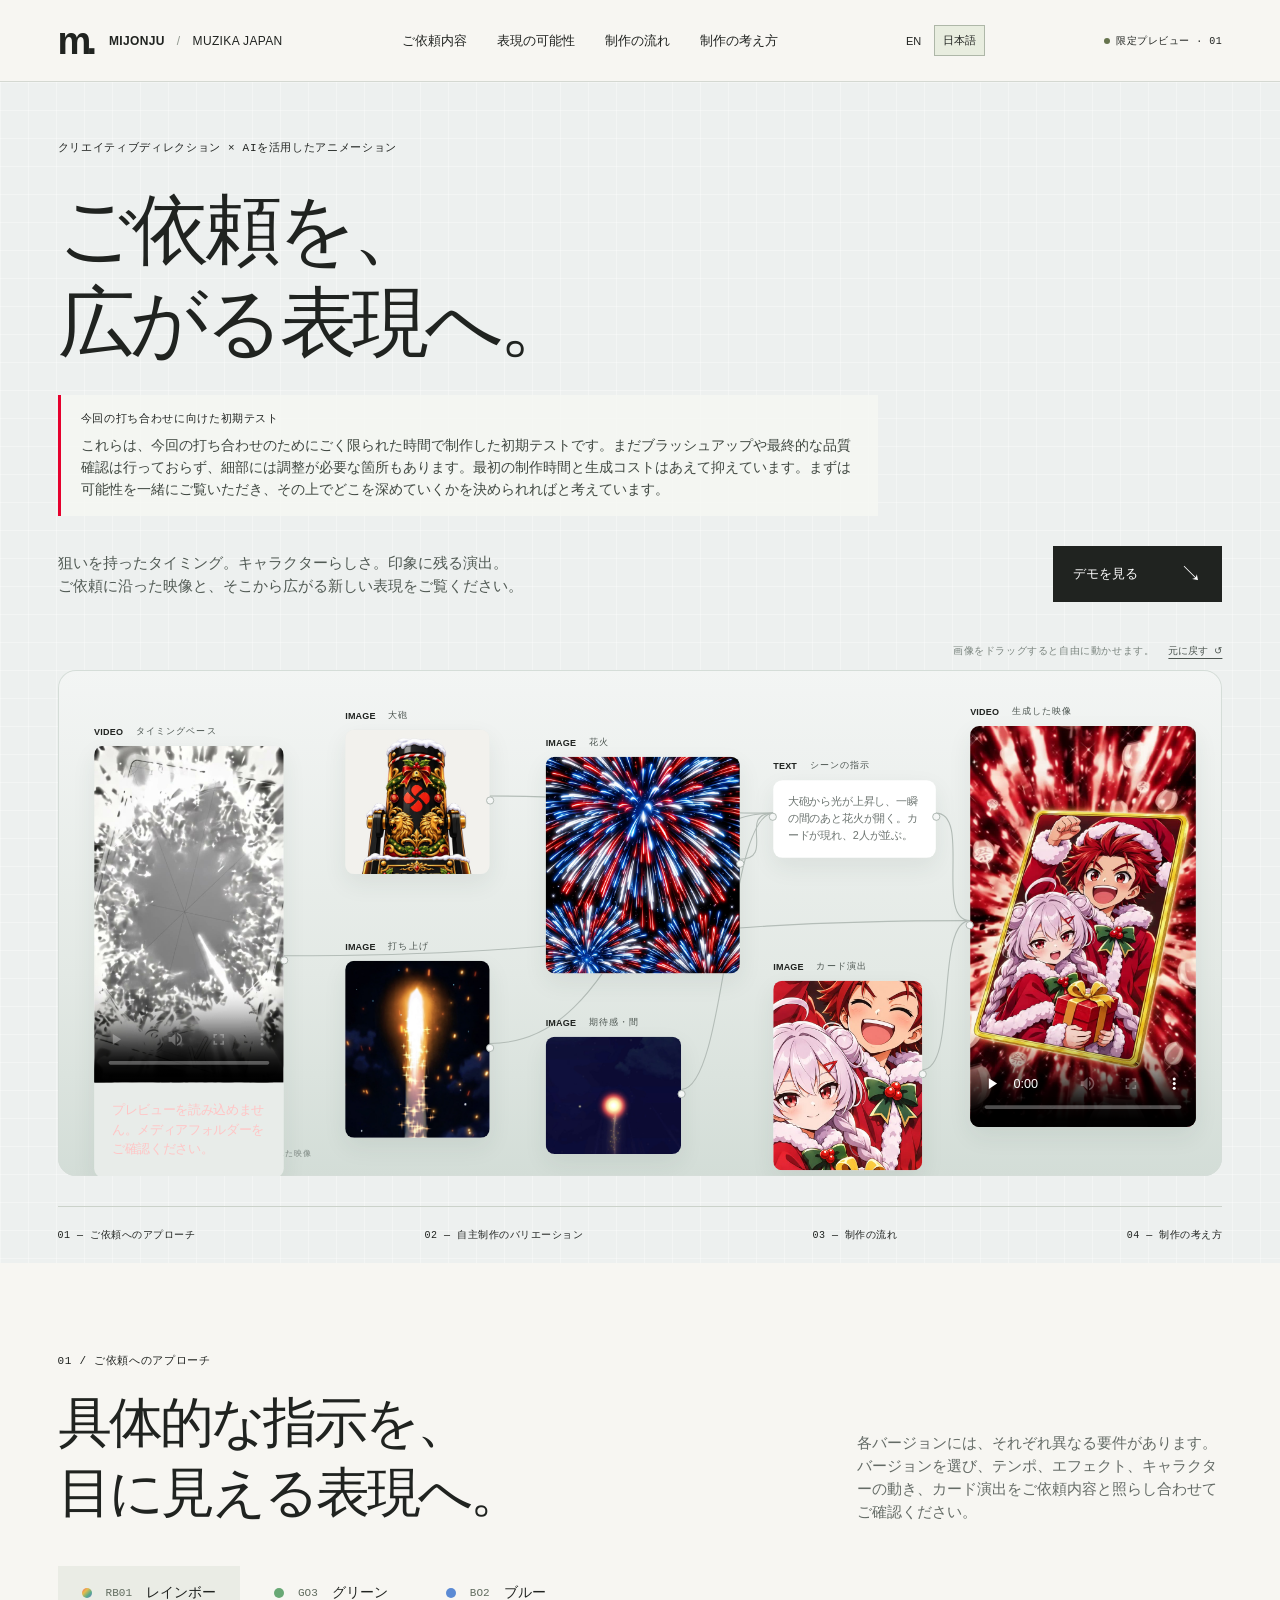
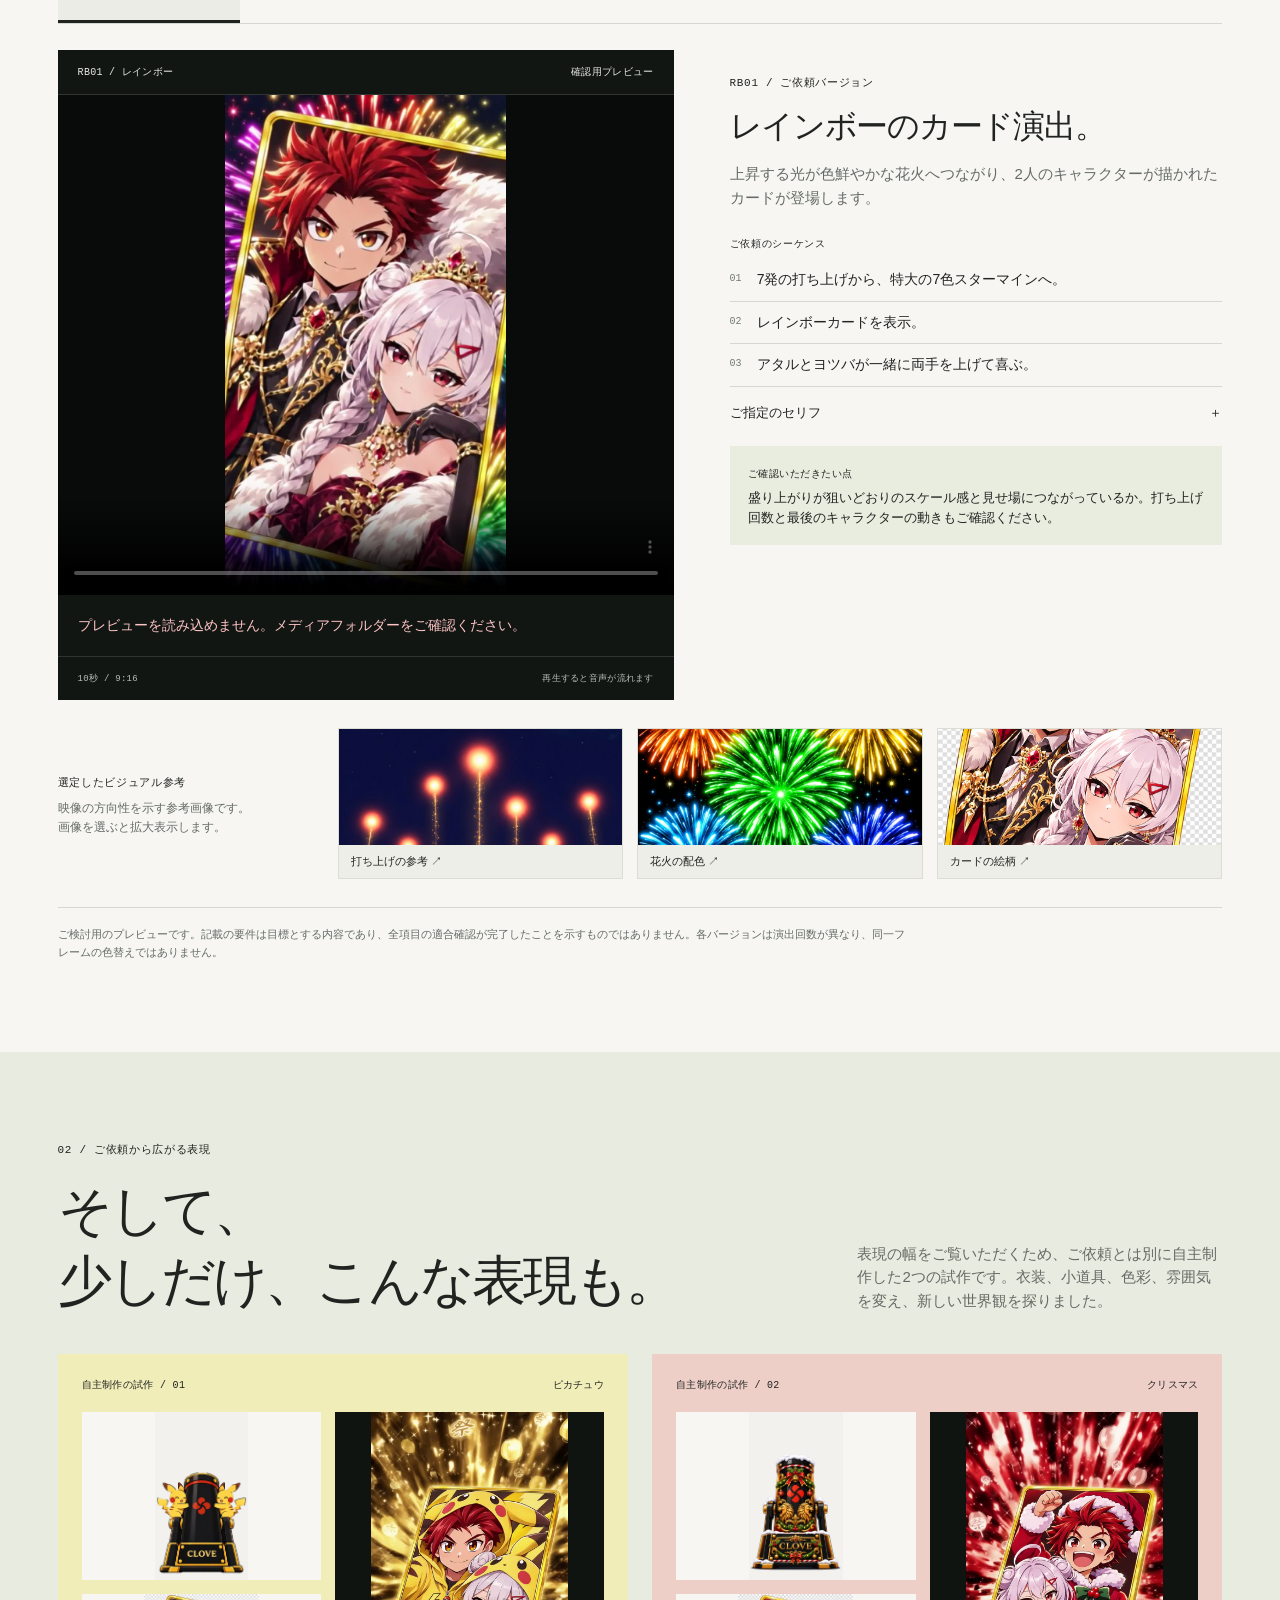
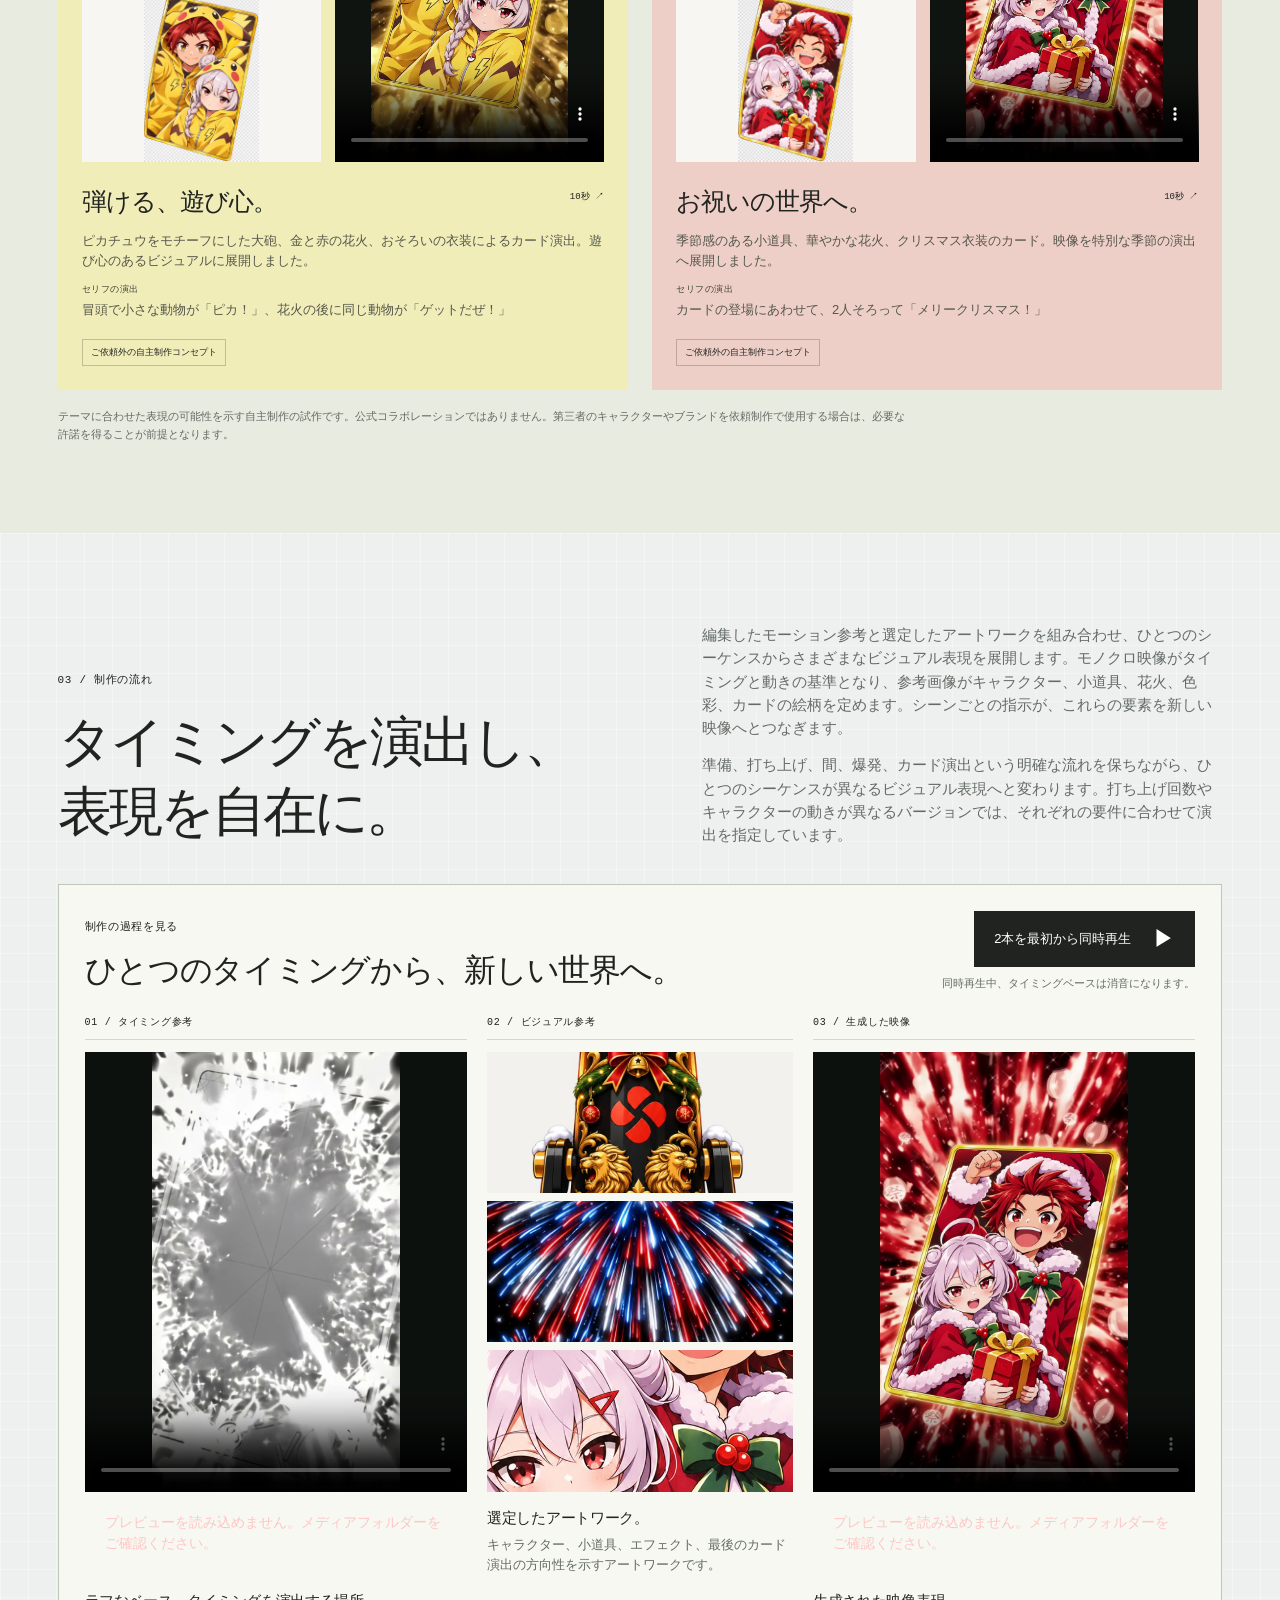
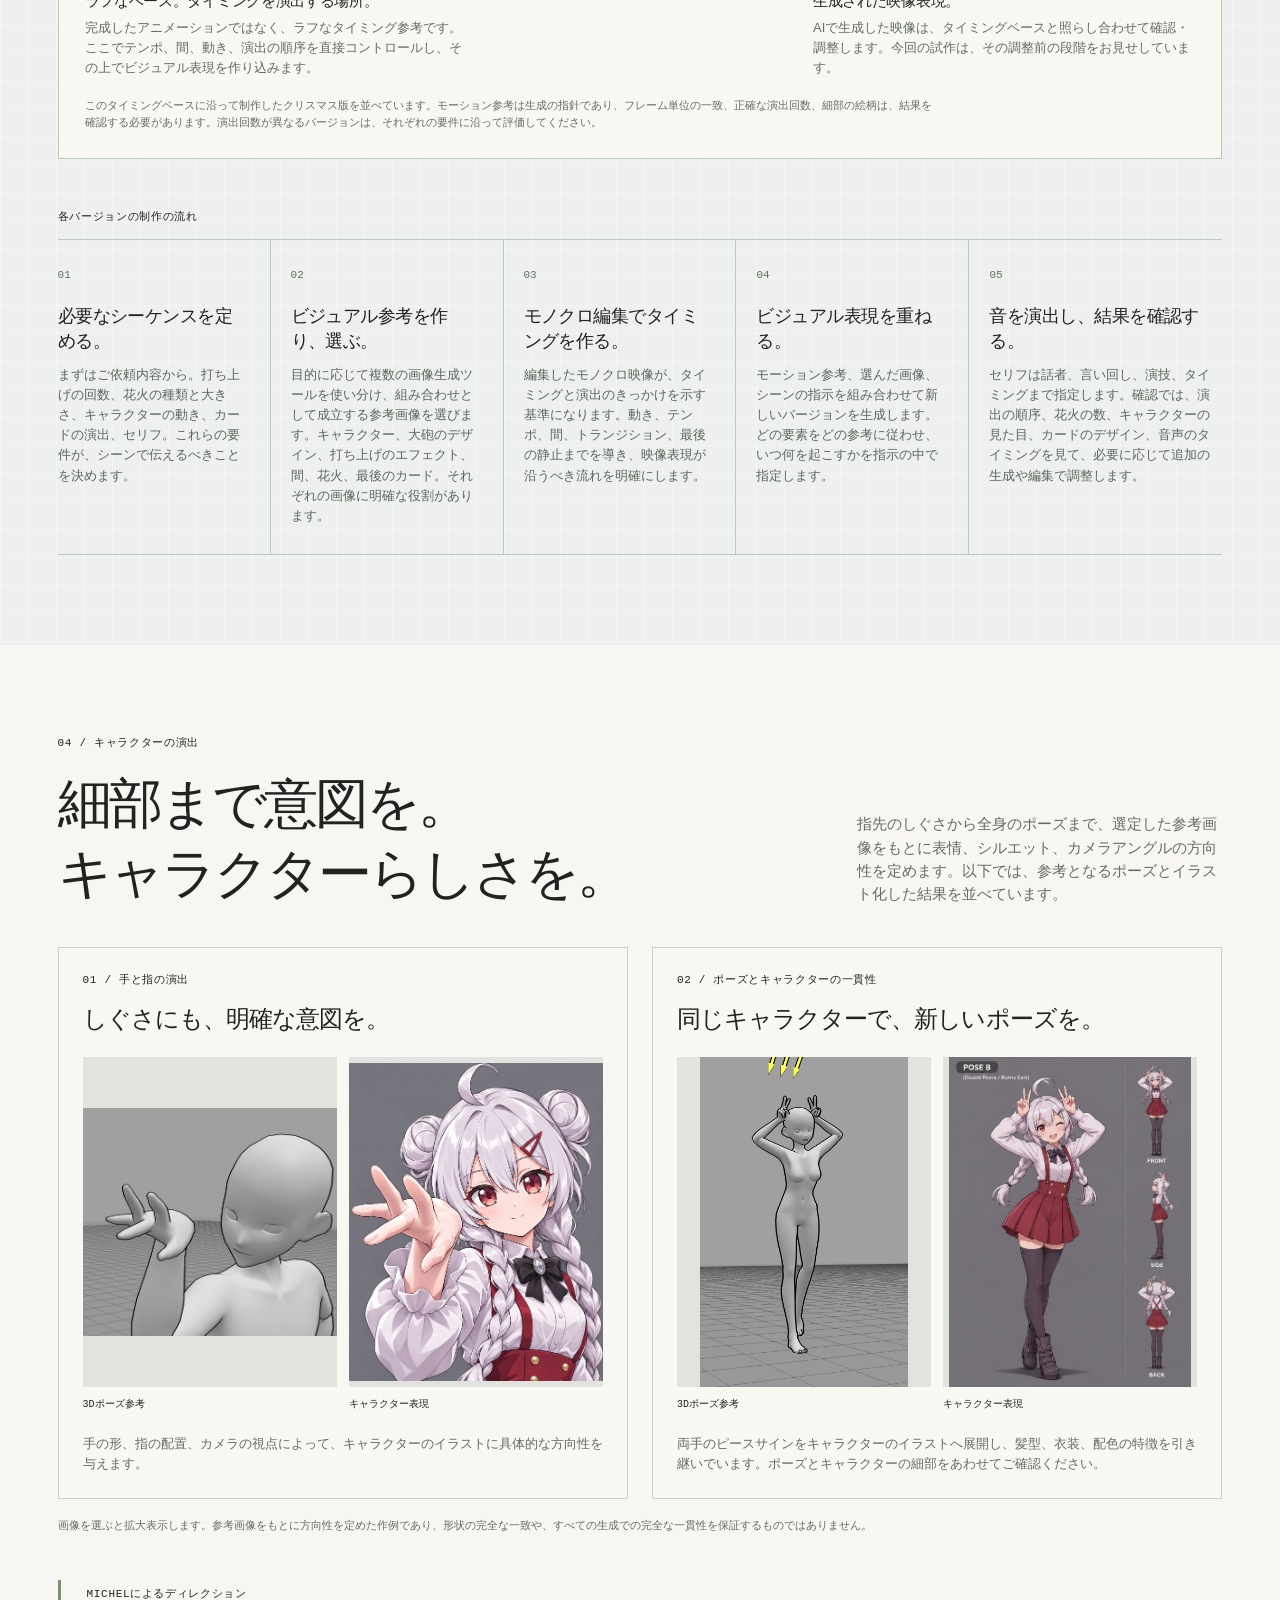
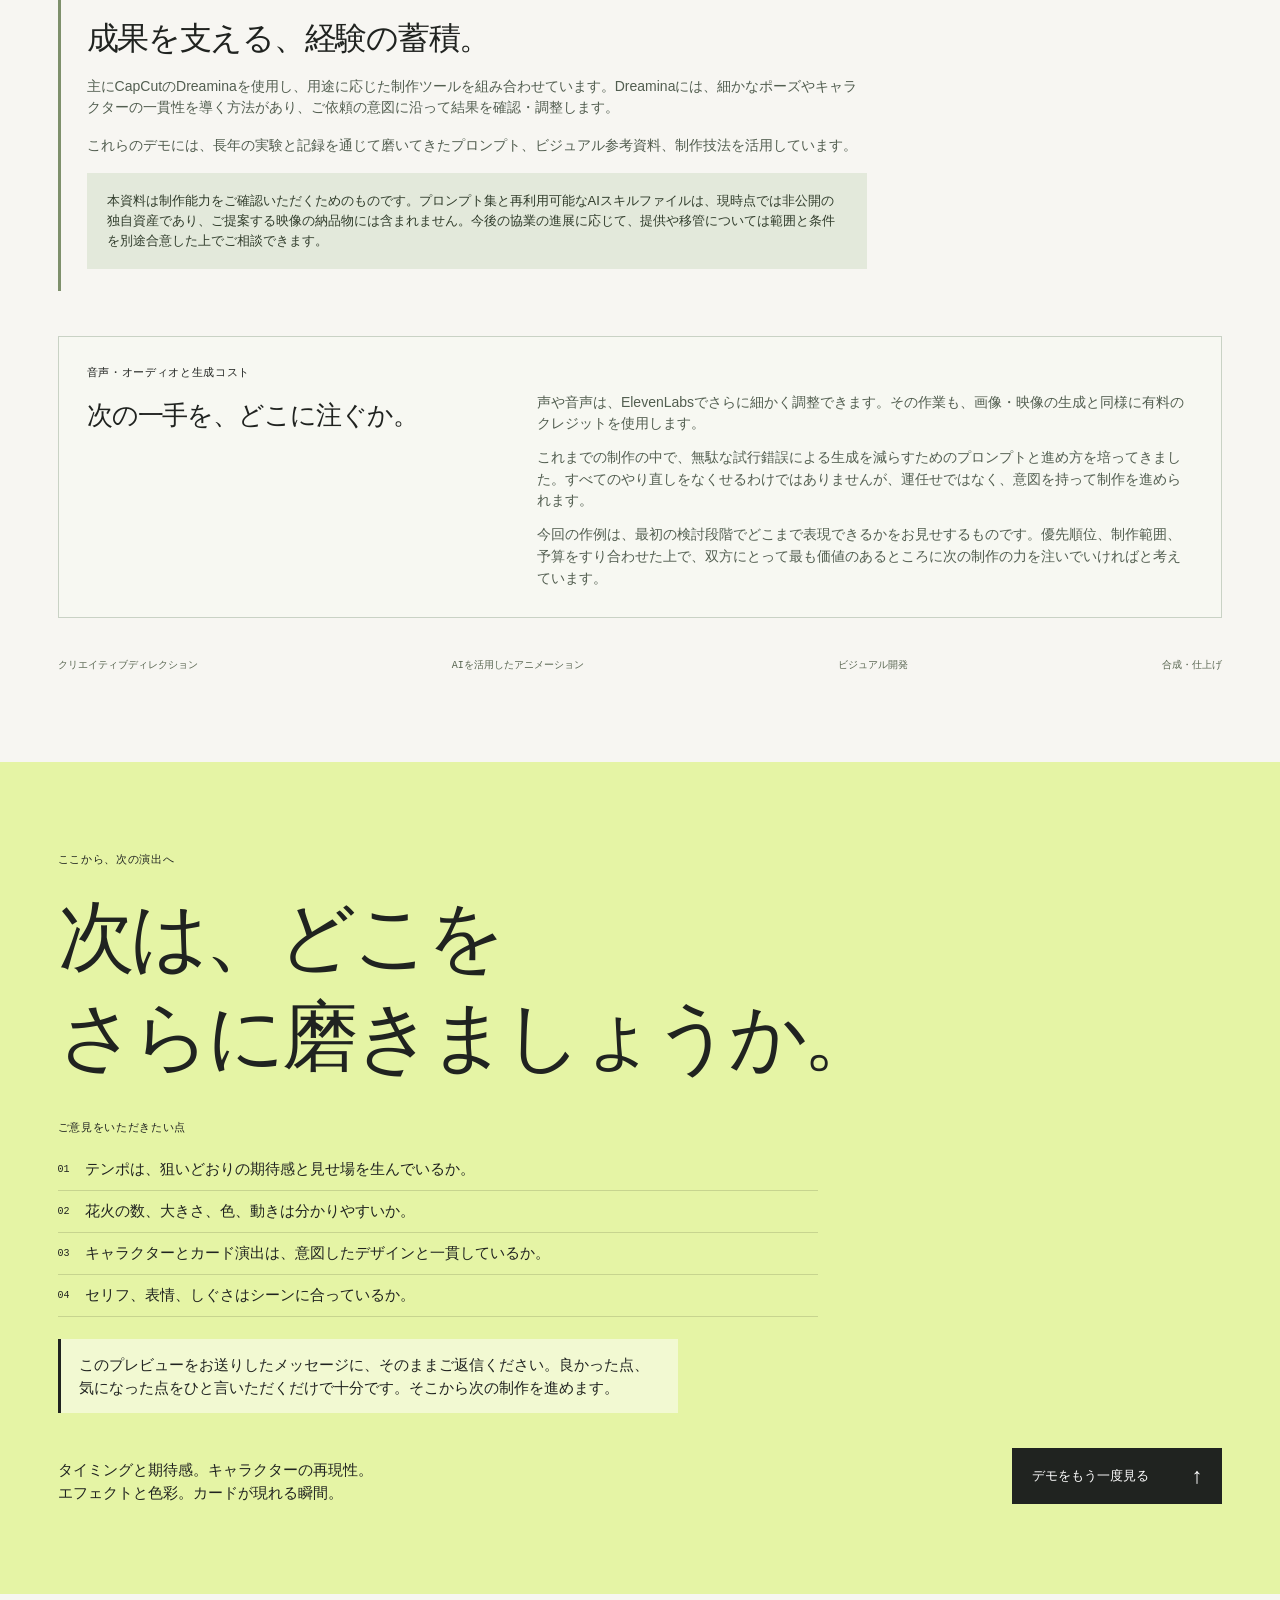
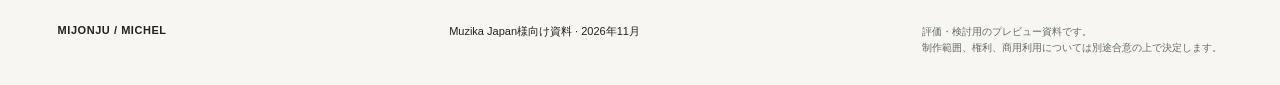
==== commit efd2fa97: "Swap in updated timing base video Co-Authored-By: Claude Opus 5.5 <noreply@anthropic.com>" ====
--- a/index.html
+++ b/index.html
@@ -10,7 +10,7 @@
 <h1>Your brief.<br>A world of <span>possibility.</span></h1>
 <aside class="draft-note" aria-label="About these samples"><div class="eyebrow">EARLY TESTS FOR THIS MEETING</div><p>These are early tests I put together for this meeting in a very limited timeframe. They haven’t been refined or quality-checked yet, and some details still need work. I kept the initial time and generation spend modest so we can look at the possibilities together first, then decide what’s worth developing further.</p></aside>
 <div class="hero-bottom"><p>Directed timing. Recognisable characters. A considered reveal.<br>Explore the brief-led sequences, then see where else the idea can go.</p><a class="button dark" href="#demos">Explore the demos <span>↘</span></a></div>
-<div class="board-tools"><p id="drag-help">Drag any image to move it.</p><button type="button" id="reset-board">Reset ↺</button></div><div class="board-scroll" aria-label="Interactive reference board"><div class="hero-board" aria-describedby="drag-help"><svg class="connections" aria-hidden="true"></svg><article class="workflow-node" data-node="timing" data-to="result" style="left:40px;top:58px;--w:210px;--h:373px"><button type="button" class="node-handle" aria-label="Move timing base"><b>VIDEO</b><span>Timing base</span></button><div class="node-content"><video controls playsinline preload="metadata" poster="assets/media/base-core-poster.jpg" aria-label="Timing base video"><source src="assets/media/base-core.mp4" type="video/mp4"></video></div><i class="port port-in" aria-hidden="true"></i><i class="port port-out" aria-hidden="true"></i></article><article class="workflow-node" data-node="prop" data-to="text" style="left:318px;top:40px;--w:160px;--h:160px"><button type="button" class="node-handle" aria-label="Move cannon"><b>IMAGE</b><span>Cannon</span></button><div class="node-content"><img src="assets/media/christmas-cannon.jpg" alt="Cannon" draggable="false"></div><i class="port port-in" aria-hidden="true"></i><i class="port port-out" aria-hidden="true"></i></article><article class="workflow-node" data-node="launch" data-to="text" style="left:318px;top:296px;--w:160px;--h:196px"><button type="button" class="node-handle" aria-label="Move launch"><b>IMAGE</b><span>Launch</span></button><div class="node-content"><img src="assets/media/eject.jpg" alt="Launch" draggable="false"></div><i class="port port-in" aria-hidden="true"></i><i class="port port-out" aria-hidden="true"></i></article><article class="workflow-node" data-node="effects" data-to="text" style="left:540px;top:70px;--w:215px;--h:240px"><button type="button" class="node-handle" aria-label="Move fireworks"><b>IMAGE</b><span>Fireworks</span></button><div class="node-content"><img src="assets/media/christmas-effects.jpg" alt="Fireworks" draggable="false"></div><i class="port port-in" aria-hidden="true"></i><i class="port port-out" aria-hidden="true"></i></article><article class="workflow-node" data-node="suspense" data-to="text" style="left:540px;top:380px;--w:150px;--h:130px"><button type="button" class="node-handle" aria-label="Move anticipation"><b>IMAGE</b><span>Anticipation</span></button><div class="node-content"><img src="assets/media/suspense.jpg" alt="Anticipation" draggable="false"></div><i class="port port-in" aria-hidden="true"></i><i class="port port-out" aria-hidden="true"></i></article><article class="workflow-node" data-node="text" data-to="result" style="left:792px;top:96px;--w:180px"><button type="button" class="node-handle" aria-label="Move scene direction"><b>TEXT</b><span>Scene direction</span></button><div class="node-content"><p class="node-text">A light rises from the cannon. After a brief pause, the fireworks open. The card appears and the two characters stand together.</p></div><i class="port port-in" aria-hidden="true"></i><i class="port port-out" aria-hidden="true"></i></article><article class="workflow-node" data-node="card" data-to="result" style="left:792px;top:318px;--w:165px;--h:210px"><button type="button" class="node-handle" aria-label="Move card reveal"><b>IMAGE</b><span>Card reveal</span></button><div class="node-content"><img src="assets/media/christmas-card-crop.jpg" alt="Card reveal" draggable="false"></div><i class="port port-in" aria-hidden="true"></i><i class="port port-out" aria-hidden="true"></i></article><article class="workflow-node" data-node="result" style="left:1010px;top:36px;--w:250px;--h:444px"><button type="button" class="node-handle" aria-label="Move generated version"><b>VIDEO</b><span>Generated version</span></button><div class="node-content"><video controls playsinline preload="none" poster="assets/media/christmas-poster.jpg" aria-label="Generated version preview"><source src="assets/media/christmas.mp4" type="video/mp4"></video></div><i class="port port-in" aria-hidden="true"></i><i class="port port-out" aria-hidden="true"></i></article><span class="canvas-caption">TIMING BASE + VISUAL DIRECTION → GENERATED VERSION</span></div></div>
+<div class="board-tools"><p id="drag-help">Drag any image to move it.</p><button type="button" id="reset-board">Reset ↺</button></div><div class="board-scroll" aria-label="Interactive reference board"><div class="hero-board" aria-describedby="drag-help"><svg class="connections" aria-hidden="true"></svg><article class="workflow-node" data-node="timing" data-to="result" style="left:40px;top:58px;--w:210px;--h:373px"><button type="button" class="node-handle" aria-label="Move timing base"><b>VIDEO</b><span>Timing base</span></button><div class="node-content"><video controls playsinline preload="metadata" poster="assets/media/base-core-v2-poster.jpg" aria-label="Timing base video"><source src="assets/media/base-core-v2.mp4" type="video/mp4"></video></div><i class="port port-in" aria-hidden="true"></i><i class="port port-out" aria-hidden="true"></i></article><article class="workflow-node" data-node="prop" data-to="text" style="left:318px;top:40px;--w:160px;--h:160px"><button type="button" class="node-handle" aria-label="Move cannon"><b>IMAGE</b><span>Cannon</span></button><div class="node-content"><img src="assets/media/christmas-cannon.jpg" alt="Cannon" draggable="false"></div><i class="port port-in" aria-hidden="true"></i><i class="port port-out" aria-hidden="true"></i></article><article class="workflow-node" data-node="launch" data-to="text" style="left:318px;top:296px;--w:160px;--h:196px"><button type="button" class="node-handle" aria-label="Move launch"><b>IMAGE</b><span>Launch</span></button><div class="node-content"><img src="assets/media/eject.jpg" alt="Launch" draggable="false"></div><i class="port port-in" aria-hidden="true"></i><i class="port port-out" aria-hidden="true"></i></article><article class="workflow-node" data-node="effects" data-to="text" style="left:540px;top:70px;--w:215px;--h:240px"><button type="button" class="node-handle" aria-label="Move fireworks"><b>IMAGE</b><span>Fireworks</span></button><div class="node-content"><img src="assets/media/christmas-effects.jpg" alt="Fireworks" draggable="false"></div><i class="port port-in" aria-hidden="true"></i><i class="port port-out" aria-hidden="true"></i></article><article class="workflow-node" data-node="suspense" data-to="text" style="left:540px;top:380px;--w:150px;--h:130px"><button type="button" class="node-handle" aria-label="Move anticipation"><b>IMAGE</b><span>Anticipation</span></button><div class="node-content"><img src="assets/media/suspense.jpg" alt="Anticipation" draggable="false"></div><i class="port port-in" aria-hidden="true"></i><i class="port port-out" aria-hidden="true"></i></article><article class="workflow-node" data-node="text" data-to="result" style="left:792px;top:96px;--w:180px"><button type="button" class="node-handle" aria-label="Move scene direction"><b>TEXT</b><span>Scene direction</span></button><div class="node-content"><p class="node-text">A light rises from the cannon. After a brief pause, the fireworks open. The card appears and the two characters stand together.</p></div><i class="port port-in" aria-hidden="true"></i><i class="port port-out" aria-hidden="true"></i></article><article class="workflow-node" data-node="card" data-to="result" style="left:792px;top:318px;--w:165px;--h:210px"><button type="button" class="node-handle" aria-label="Move card reveal"><b>IMAGE</b><span>Card reveal</span></button><div class="node-content"><img src="assets/media/christmas-card-crop.jpg" alt="Card reveal" draggable="false"></div><i class="port port-in" aria-hidden="true"></i><i class="port port-out" aria-hidden="true"></i></article><article class="workflow-node" data-node="result" style="left:1010px;top:36px;--w:250px;--h:444px"><button type="button" class="node-handle" aria-label="Move generated version"><b>VIDEO</b><span>Generated version</span></button><div class="node-content"><video controls playsinline preload="none" poster="assets/media/christmas-poster.jpg" aria-label="Generated version preview"><source src="assets/media/christmas.mp4" type="video/mp4"></video></div><i class="port port-in" aria-hidden="true"></i><i class="port port-out" aria-hidden="true"></i></article><span class="canvas-caption">TIMING BASE + VISUAL DIRECTION → GENERATED VERSION</span></div></div>
 <div class="section-index"><span>01 — RESPONSE TO THE BRIEF</span><span>02 — CREATIVE EXPLORATIONS</span><span>03 — THE WORKFLOW</span><span>04 — THE APPROACH</span></div>
 </section>
 <section id="demos" class="section demos">
@@ -35,7 +35,7 @@
 <div class="compare">
 <div class="compare-head"><div><div class="eyebrow">WATCH THE DEVELOPMENT</div><h3>One timing base. A new visual world.</h3></div><div class="compare-actions"><button type="button" id="play-both" class="button dark">Play both from the start <span>▶</span></button><p>The timing base is muted during side-by-side playback.</p></div></div>
 <div class="compare-grid">
-<figure class="compare-col"><div class="compare-label">01 / TIMING REFERENCE</div><video id="compare-base" controls playsinline preload="metadata" poster="assets/media/base-core-poster.jpg" aria-label="Timing base video"><source src="assets/media/base-core.mp4" type="video/mp4"></video><figcaption><strong>A rough base. A place to direct the timing.</strong><span>This is a rough timing reference, not a finished animation. It’s where I directly control the pacing, pauses, movement and order of events, before the visual treatment is developed.</span></figcaption></figure>
+<figure class="compare-col"><div class="compare-label">01 / TIMING REFERENCE</div><video id="compare-base" controls playsinline preload="metadata" poster="assets/media/base-core-v2-poster.jpg" aria-label="Timing base video"><source src="assets/media/base-core-v2.mp4" type="video/mp4"></video><figcaption><strong>A rough base. A place to direct the timing.</strong><span>This is a rough timing reference, not a finished animation. It’s where I directly control the pacing, pauses, movement and order of events, before the visual treatment is developed.</span></figcaption></figure>
 <figure class="compare-col"><div class="compare-label">02 / VISUAL DIRECTION</div><div class="compare-art"><button type="button" data-inspect="assets/media/christmas-cannon.jpg" data-caption="Cannon design"><img src="assets/media/christmas-cannon.jpg" alt="Cannon design" loading="lazy"></button><button type="button" data-inspect="assets/media/christmas-effects.jpg" data-caption="Fireworks"><img src="assets/media/christmas-effects.jpg" alt="Fireworks" loading="lazy"></button><button type="button" data-inspect="assets/media/christmas-card.jpg" data-caption="Card artwork"><img src="assets/media/christmas-card-crop.jpg" alt="Card artwork" loading="lazy"></button></div><figcaption><strong>Selected artwork.</strong><span>A selection of artwork showing the intended characters, props, effects and final reveal.</span></figcaption></figure>
 <figure class="compare-col"><div class="compare-label">03 / GENERATED VERSION</div><video id="compare-result" controls playsinline preload="metadata" poster="assets/media/christmas-poster.jpg" aria-label="Generated Christmas version"><source src="assets/media/christmas.mp4" type="video/mp4"></video><figcaption><strong>The resulting treatment.</strong><span>The AI-generated version is then checked against the timing base and refined. These tests show the approach before that refinement work.</span></figcaption></figure>
 </div>
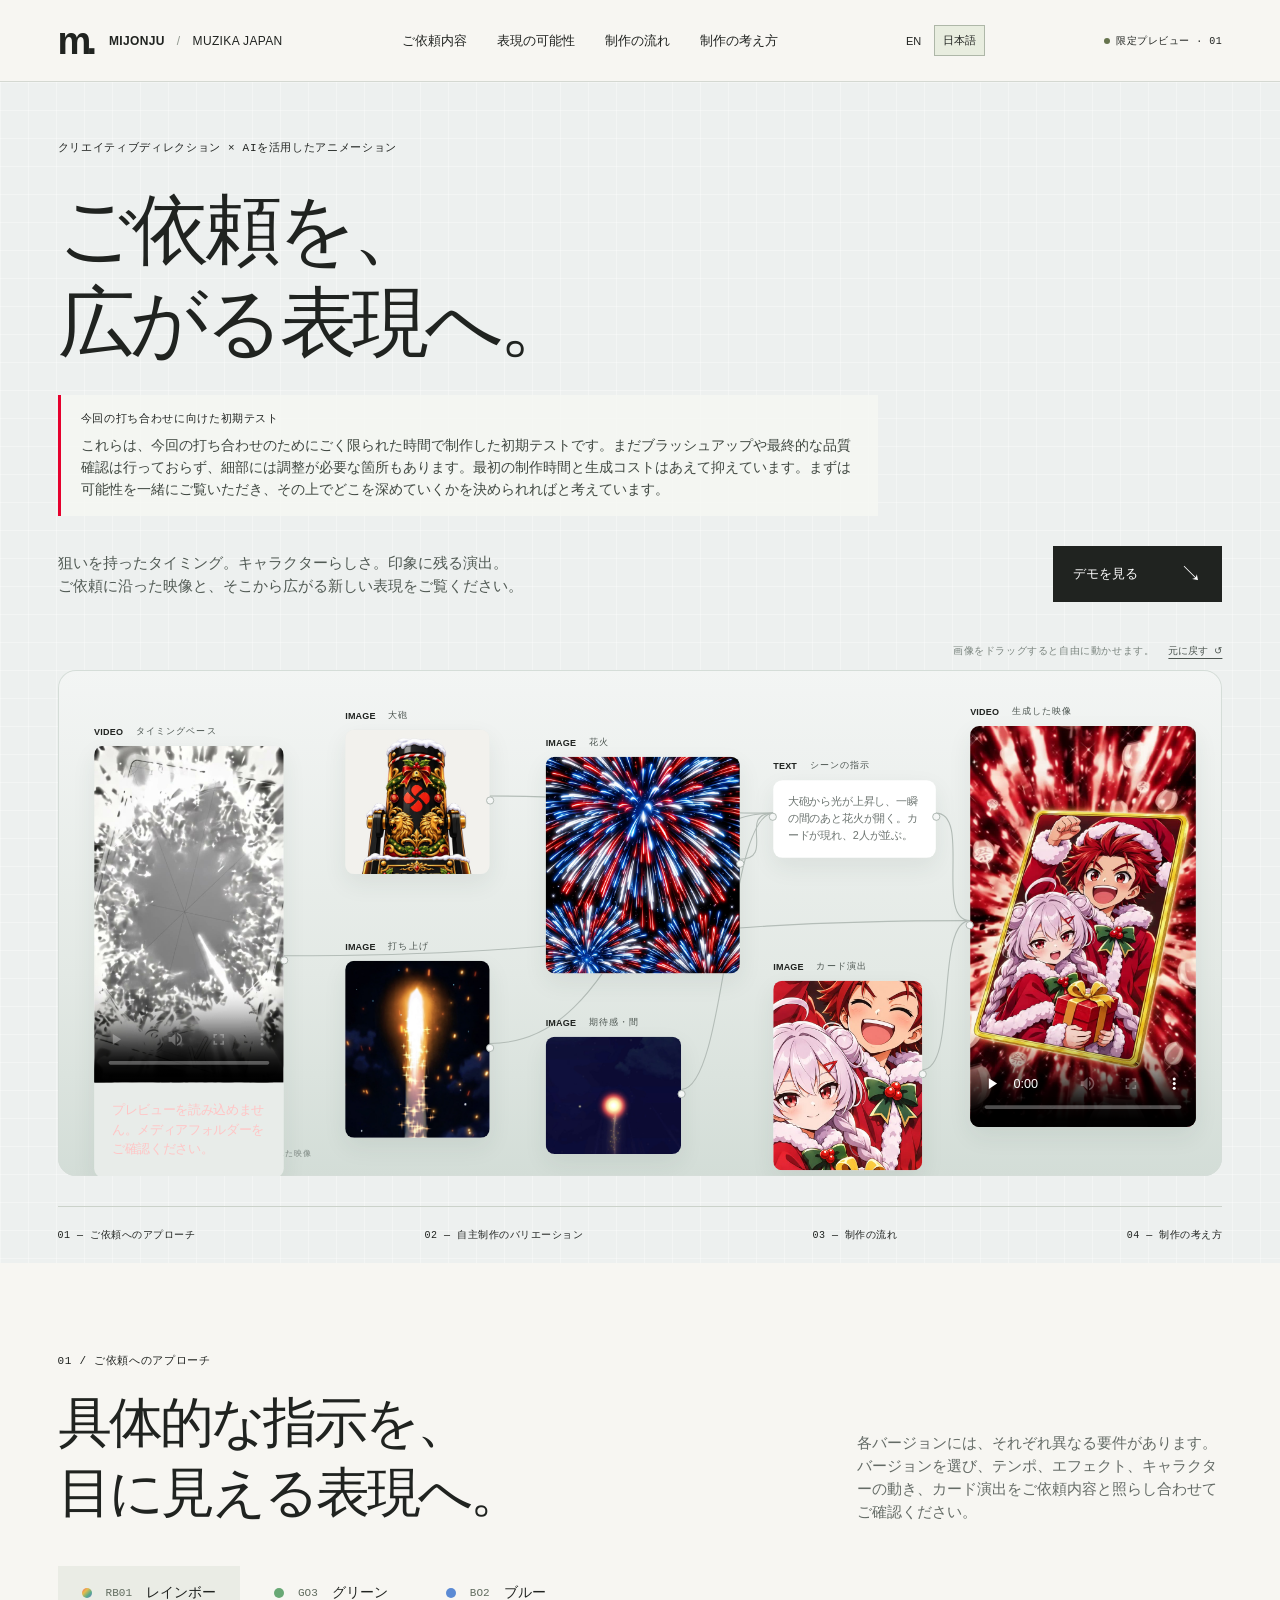
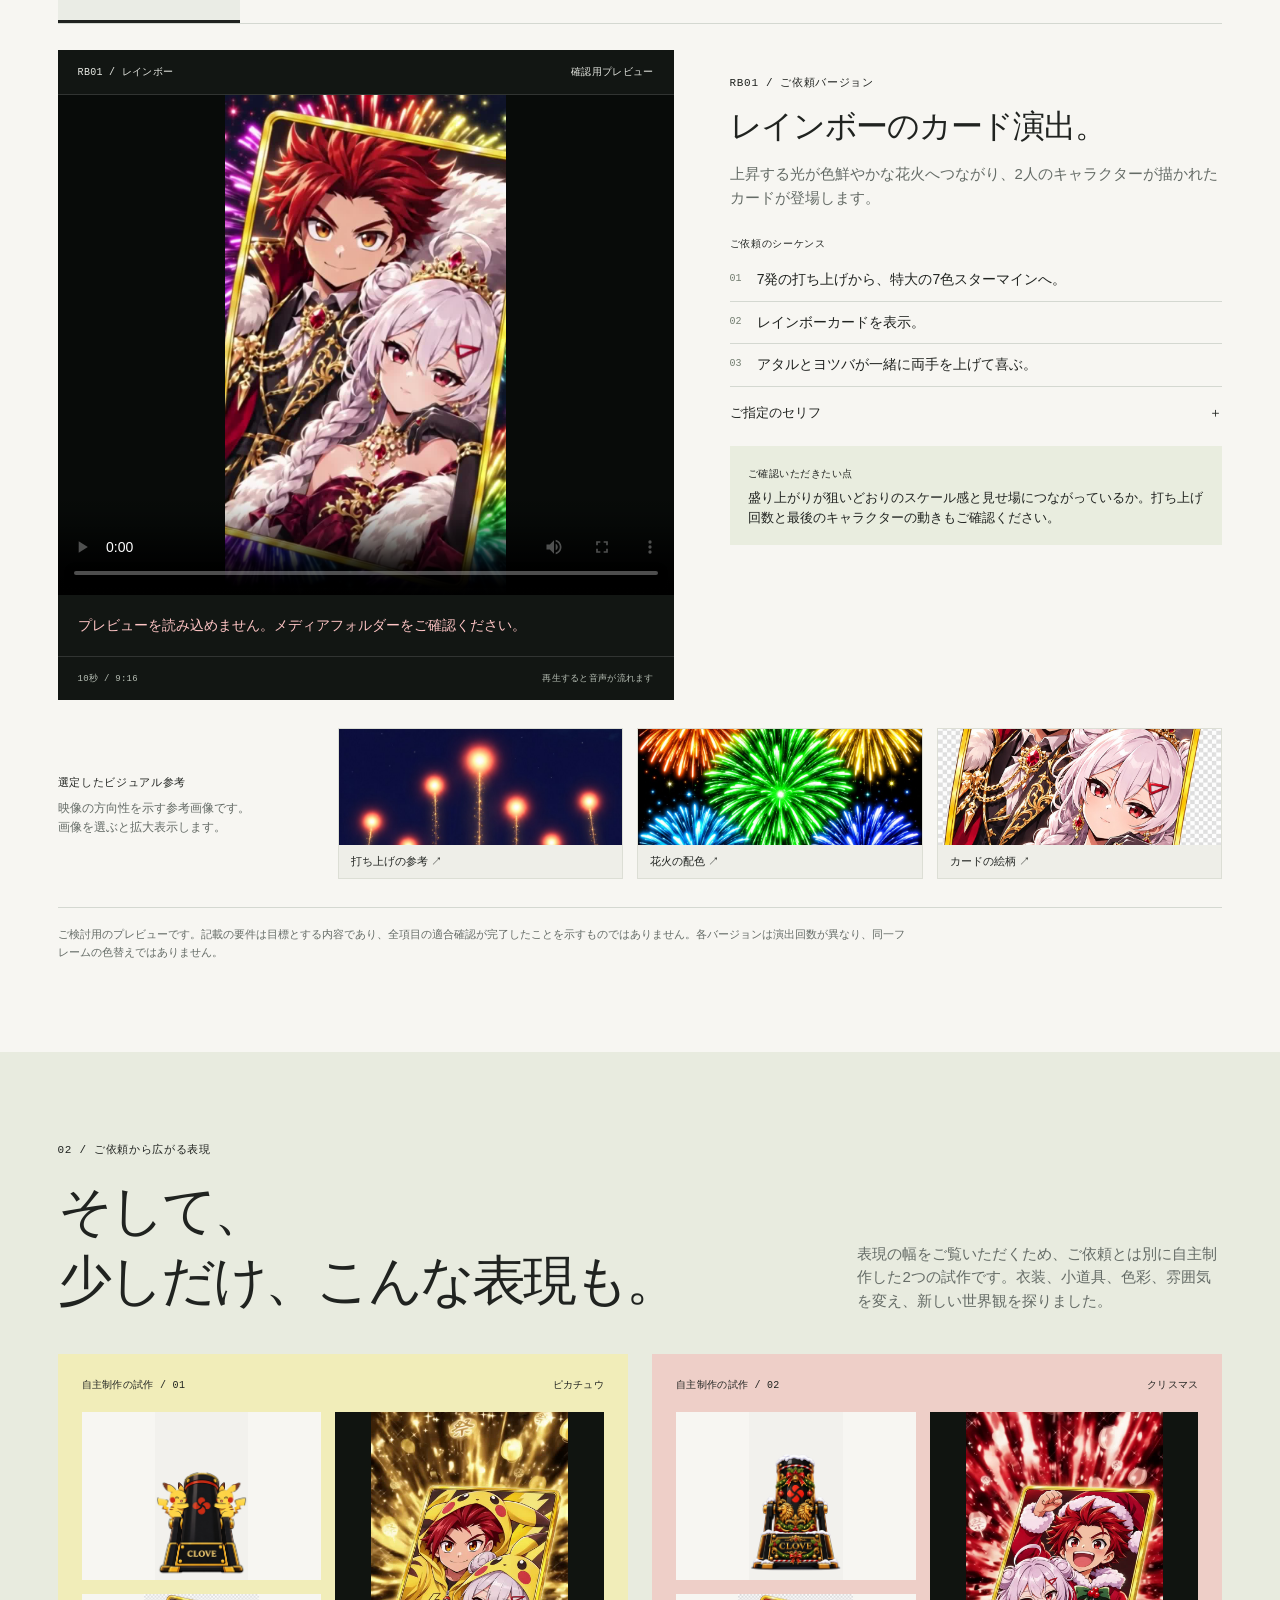
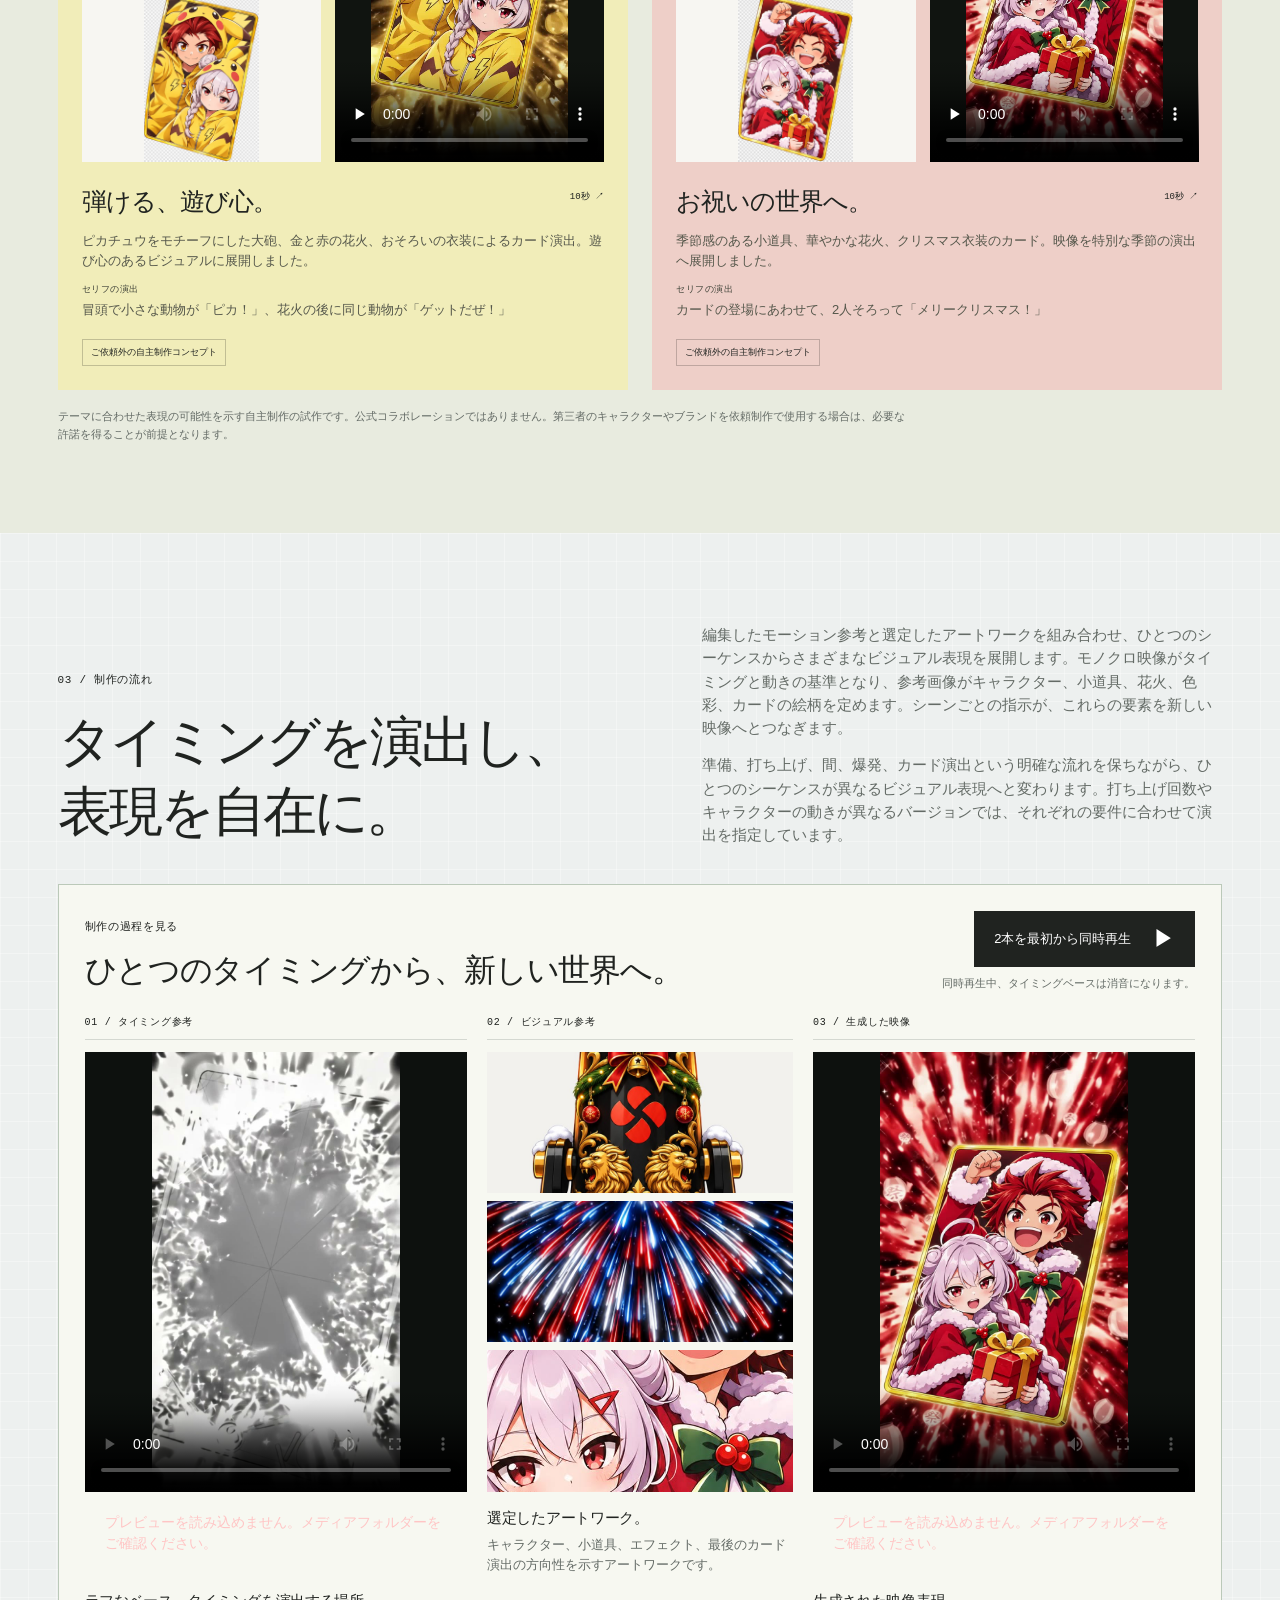
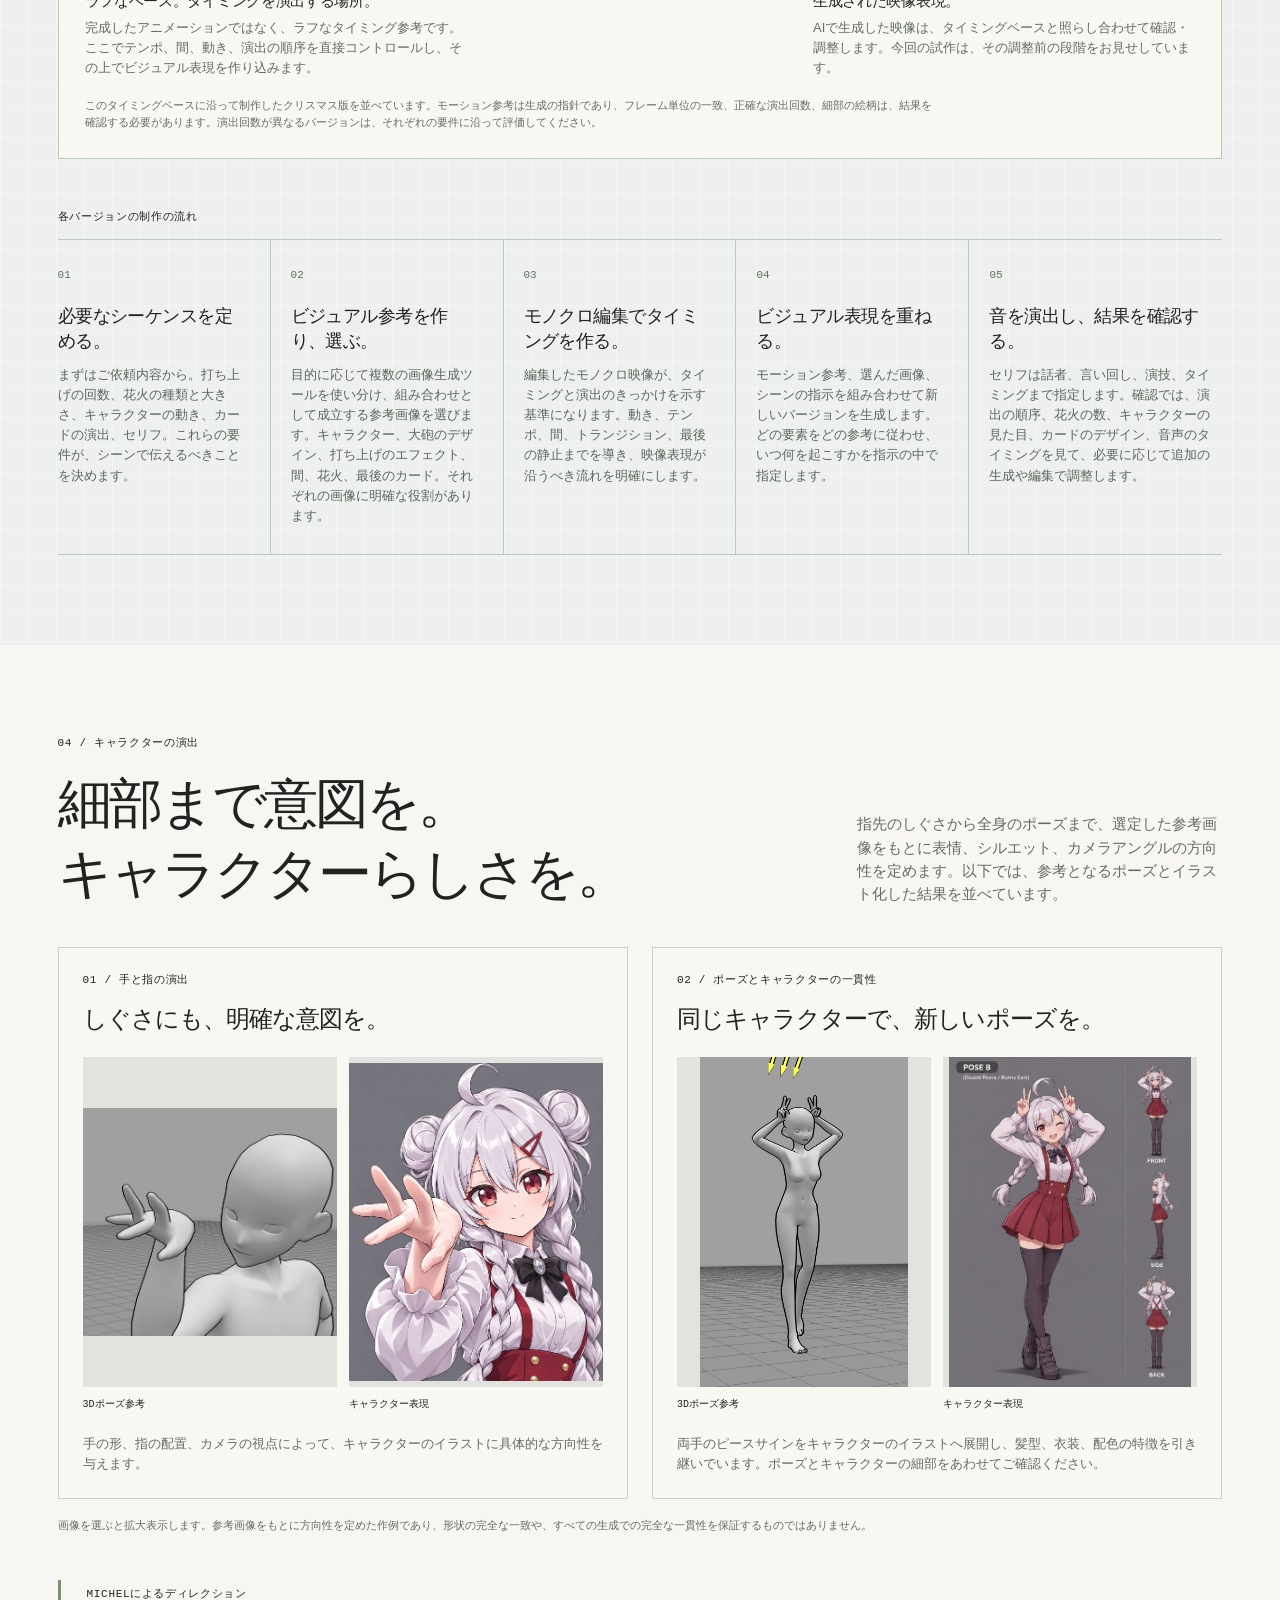
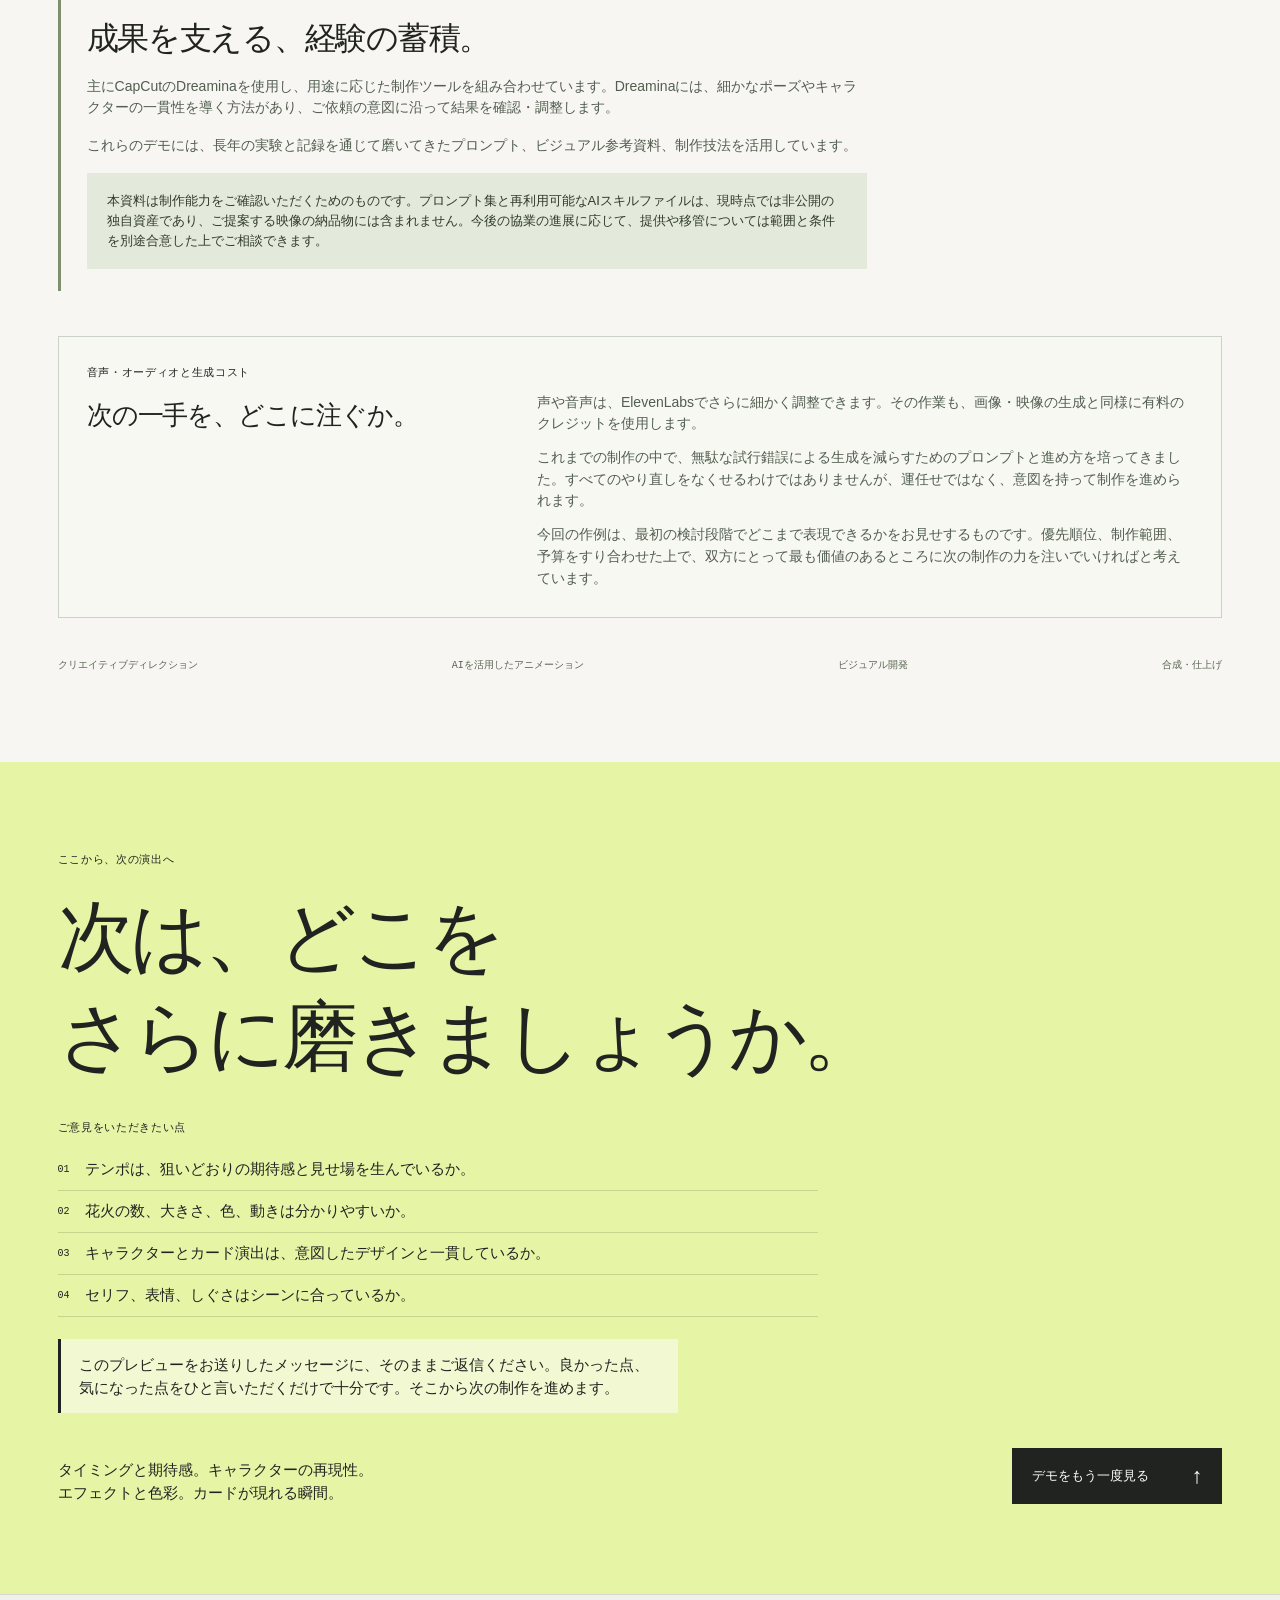
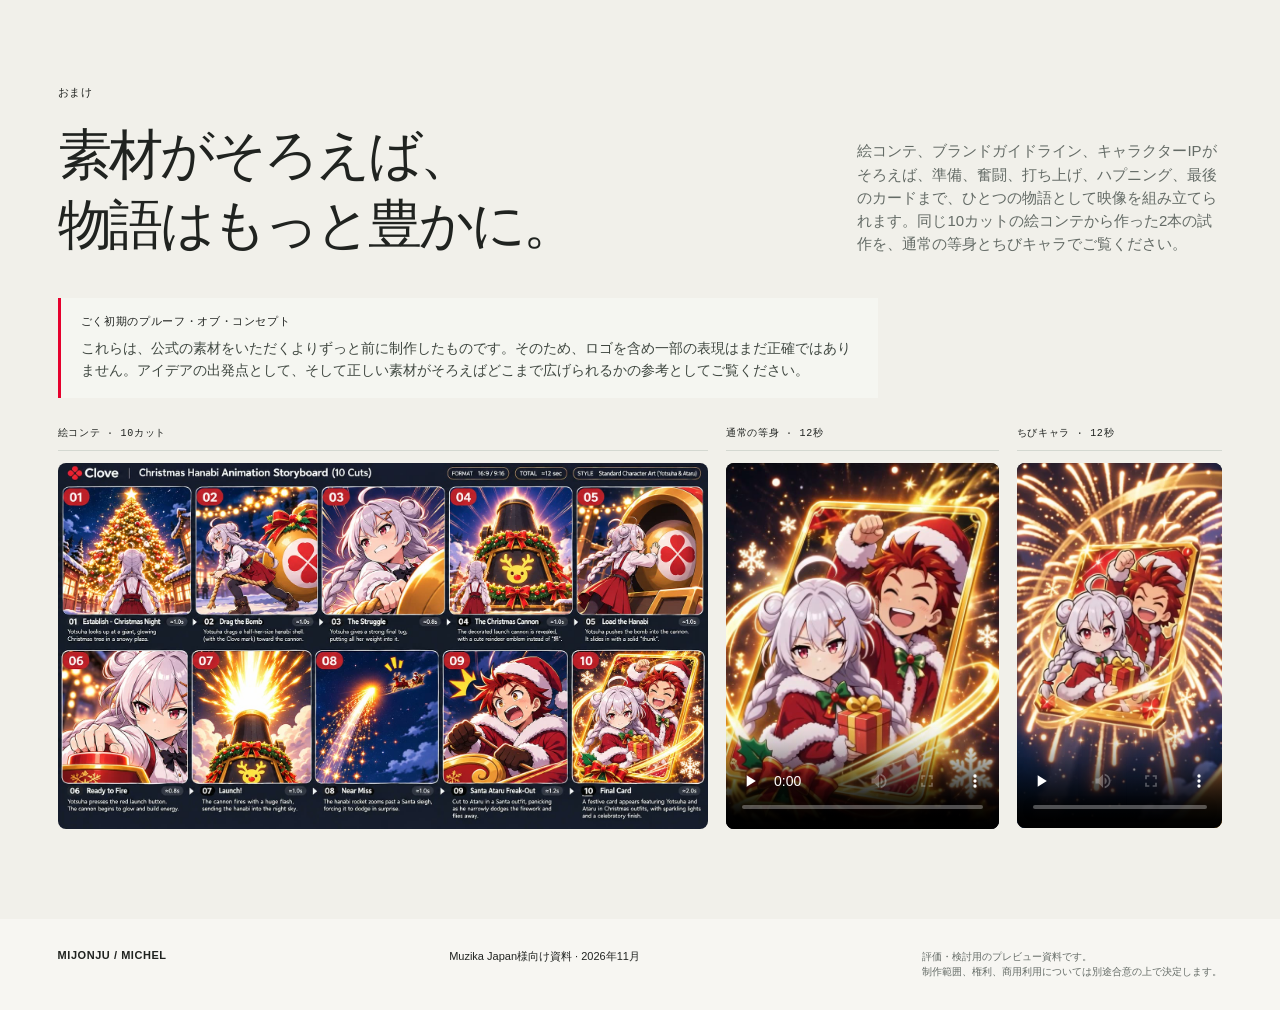
==== commit ee853847: "Add early proof-of-concept storyboard and two style drafts at the end Co-Authored-By: Claude Opus 5." ====
--- a/index.html
+++ b/index.html
@@ -61,6 +61,13 @@
 <div class="capabilities"><span>CREATIVE DIRECTION</span><span>AI-ASSISTED ANIMATION</span><span>VISUAL DEVELOPMENT</span><span>COMPOSITING & FINISHING</span></div>
 </section>
 <section class="closing section"><div class="eyebrow">THE CONVERSATION STARTS HERE</div><h2>What should we<br>push <em>further?</em></h2><div class="feedback"><div class="eyebrow">WHAT I WOULD LIKE FEEDBACK ON</div><ol><li>Does the pacing create the intended anticipation and payoff?</li><li>Are the firework count, size, colour and behaviour clear?</li><li>Are the characters and card reveal consistent with the intended design?</li><li>Are the spoken lines, expressions and gestures right for the scene?</li></ol><p class="reply-note">Just reply to the message this preview came with. A few words on what works and what doesn’t is plenty, and I’ll take the next round from there.</p></div><div class="closing-bottom"><p>Timing and anticipation. Character fidelity.<br>Effects and colour. The moment of reveal.</p><a class="button dark" href="#demos">Revisit the demos <span>↑</span></a></div></section>
+<section class="bonus section"><div class="section-heading"><div><div class="eyebrow">ONE MORE THING</div><h2>More context.<br>A fuller <em>story.</em></h2></div><p>With a storyboard, brand guidelines and the character IP in hand, a sequence can carry a real story: the setup, the struggle, the launch, a surprise and the final card. Two quick drafts from the same 10-cut storyboard, one in the standard character style and one in chibi style.</p></div>
+<aside class="draft-note bonus-note"><div class="eyebrow">A VERY EARLY PROOF OF CONCEPT</div><p>I made these well before I received any official assets, so some details, including the logo, aren’t right yet. They show where the idea started, and how far it can go once the right materials are in place.</p></aside>
+<div class="bonus-grid">
+<figure class="bonus-board"><div class="compare-label">STORYBOARD · 10 CUTS</div><button type="button" data-inspect="assets/media/bonus-storyboard.jpg" data-caption="Christmas hanabi storyboard, 10 cuts"><img src="assets/media/bonus-storyboard.jpg" alt="Christmas hanabi storyboard, 10 cuts" loading="lazy"></button></figure>
+<figure class="bonus-std"><div class="compare-label">STANDARD STYLE · 12 SEC</div><video controls playsinline preload="none" poster="assets/media/bonus-standard-poster.jpg" aria-label="Standard style draft"><source src="assets/media/bonus-standard.mp4" type="video/mp4"></video></figure>
+<figure class="bonus-chibi"><div class="compare-label">CHIBI STYLE · 12 SEC</div><video controls playsinline preload="none" poster="assets/media/bonus-chibi-poster.jpg" aria-label="Chibi style draft"><source src="assets/media/bonus-chibi.mp4" type="video/mp4"></video></figure>
+</div></section>
 </main><footer><strong>MIJONJU / MICHEL</strong><span>Prepared for Muzika Japan · November 2026</span><p>Preview material for evaluation only.<br>Scope, rights and commercial use subject to agreement.</p></footer>
 <dialog id="image-dialog"><div class="dialog-head"><span id="image-caption"></span><button id="close-dialog" aria-label="Close image">Close ×</button></div><img id="full-image" alt=""></dialog>
 </body></html>
--- a/assets/styles.css
+++ b/assets/styles.css
@@ -45,3 +45,9 @@
 @media(max-width:700px){.hero .board-scroll .hero-board{height:560px}.hero .board-tools{margin-top:20px}.hero .board-scroll{border-radius:12px}}
 .hero .board-scroll .hero-board{margin:0 auto}
 .hero-board:not(.static) .workflow-node{cursor:grab;touch-action:none}.hero-board:not(.static) .workflow-node.dragging{cursor:grabbing}.hero-board .workflow-node video{cursor:auto}.hero-board .workflow-node.dragging video{cursor:grabbing}.hero-board:not(.static) .workflow-node:hover .node-content{box-shadow:0 0 0 1px #b9c3bd,0 14px 30px #2a3a321f}.hero-board .node-text{user-select:none}
+.bonus{background:#f1f0ea;border-top:1px solid var(--line)}.bonus-note{margin:0 0 28px}
+.bonus-grid{display:grid;grid-template-columns:1.777fr .745fr .5625fr;gap:18px;align-items:start}.bonus-grid figure{margin:0;min-width:0}
+.bonus-board button{display:block;width:100%;padding:0;background:#141a24;cursor:zoom-in;border-radius:8px;overflow:hidden}.bonus-board img{aspect-ratio:1672/941;object-fit:cover}
+.bonus-std video{width:100%;aspect-ratio:560/752;background:#0d110e;border-radius:8px;display:block}.bonus-chibi video{width:100%;aspect-ratio:9/16;background:#0d110e;border-radius:8px;display:block}
+@media(max-width:1000px){.bonus-grid{grid-template-columns:1fr 1fr}.bonus-board{grid-column:1/-1}.bonus-std video,.bonus-chibi video{height:420px;aspect-ratio:auto;object-fit:contain}}
+@media(max-width:700px){.bonus-std video,.bonus-chibi video{height:300px}.bonus-grid{gap:12px}}
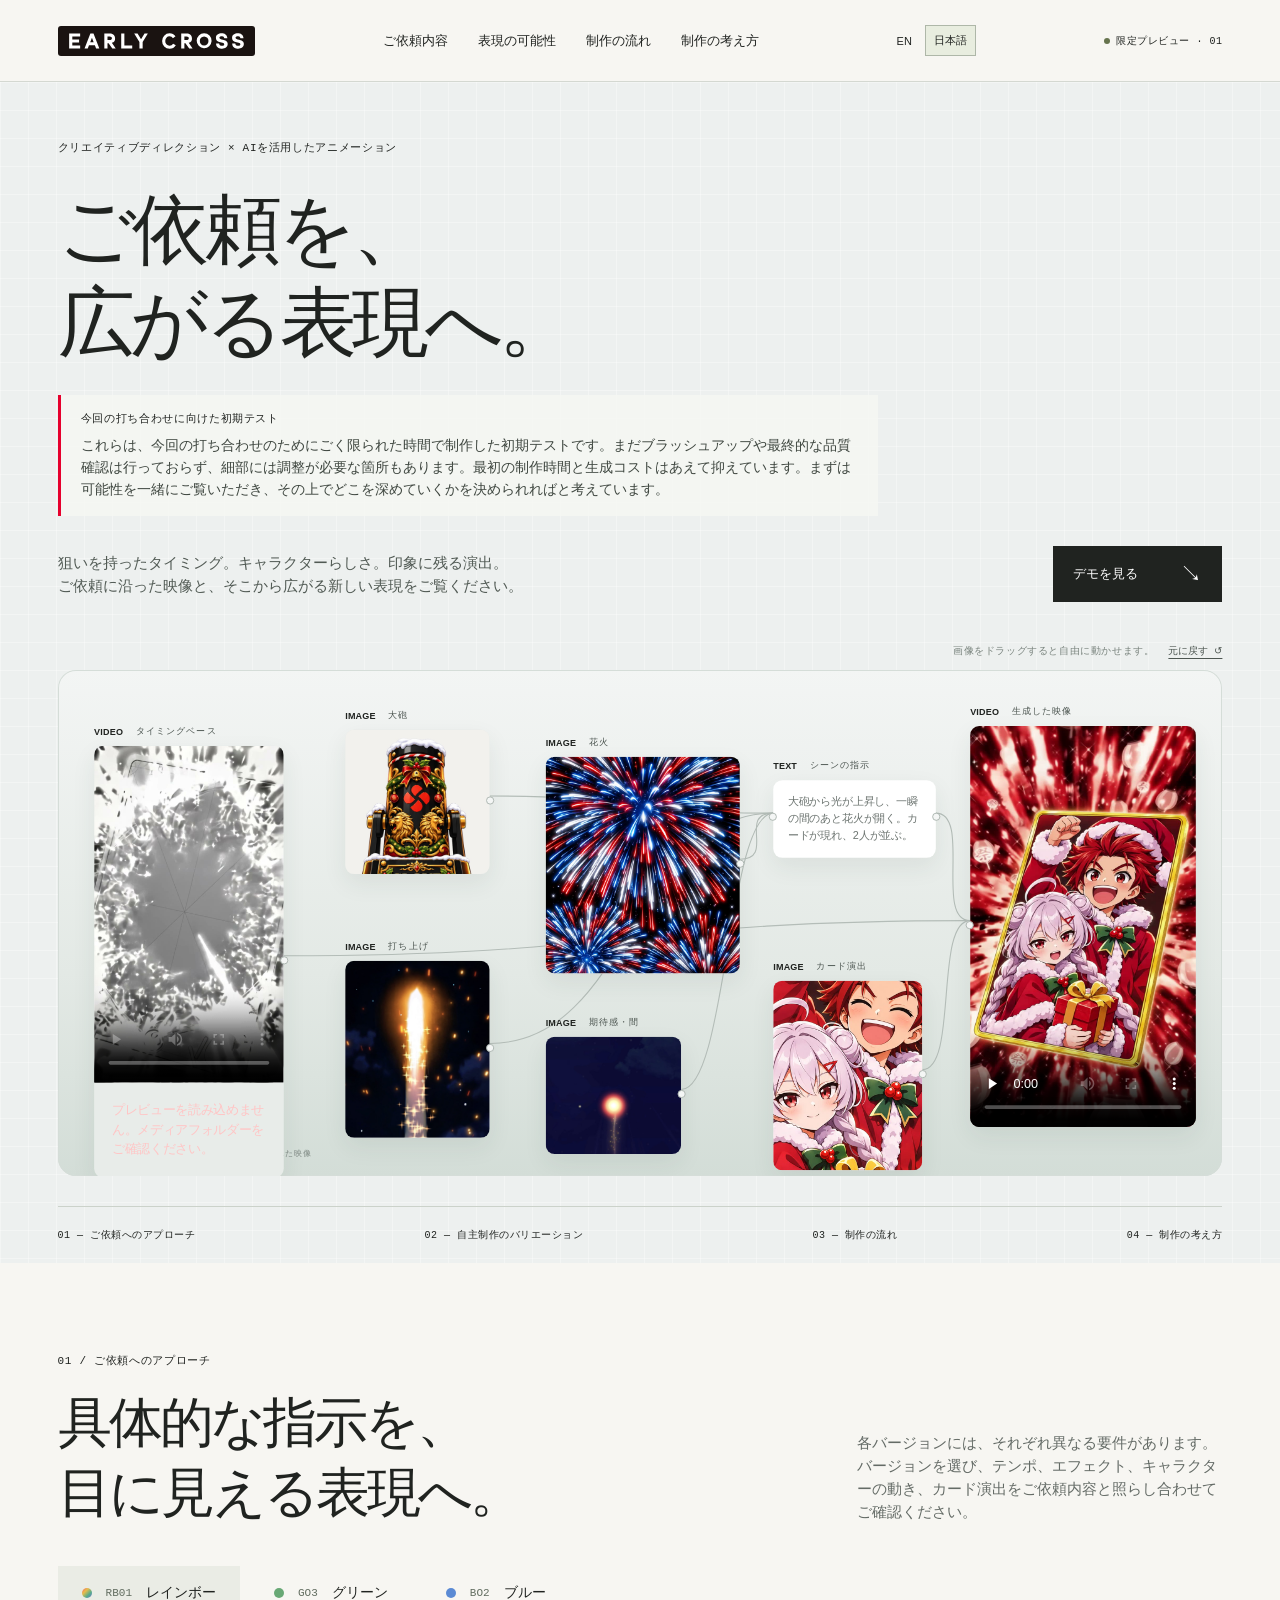
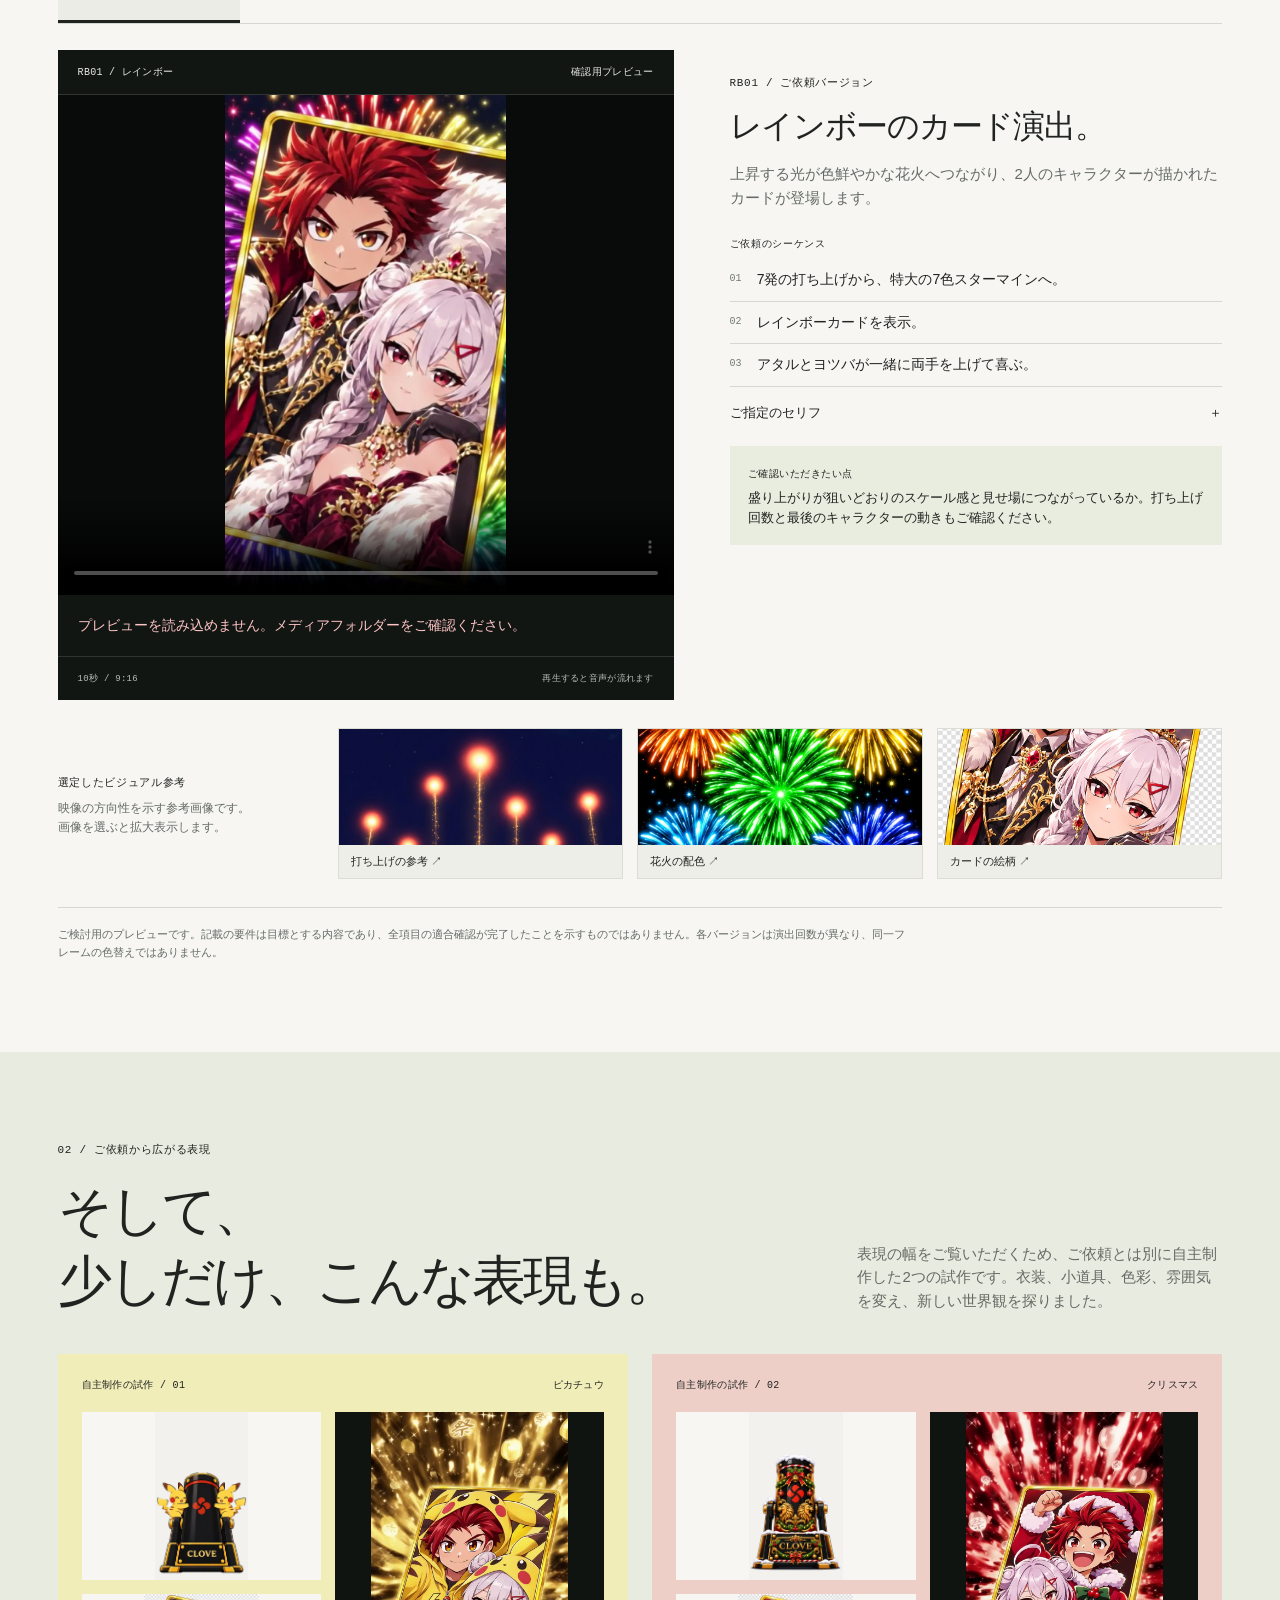
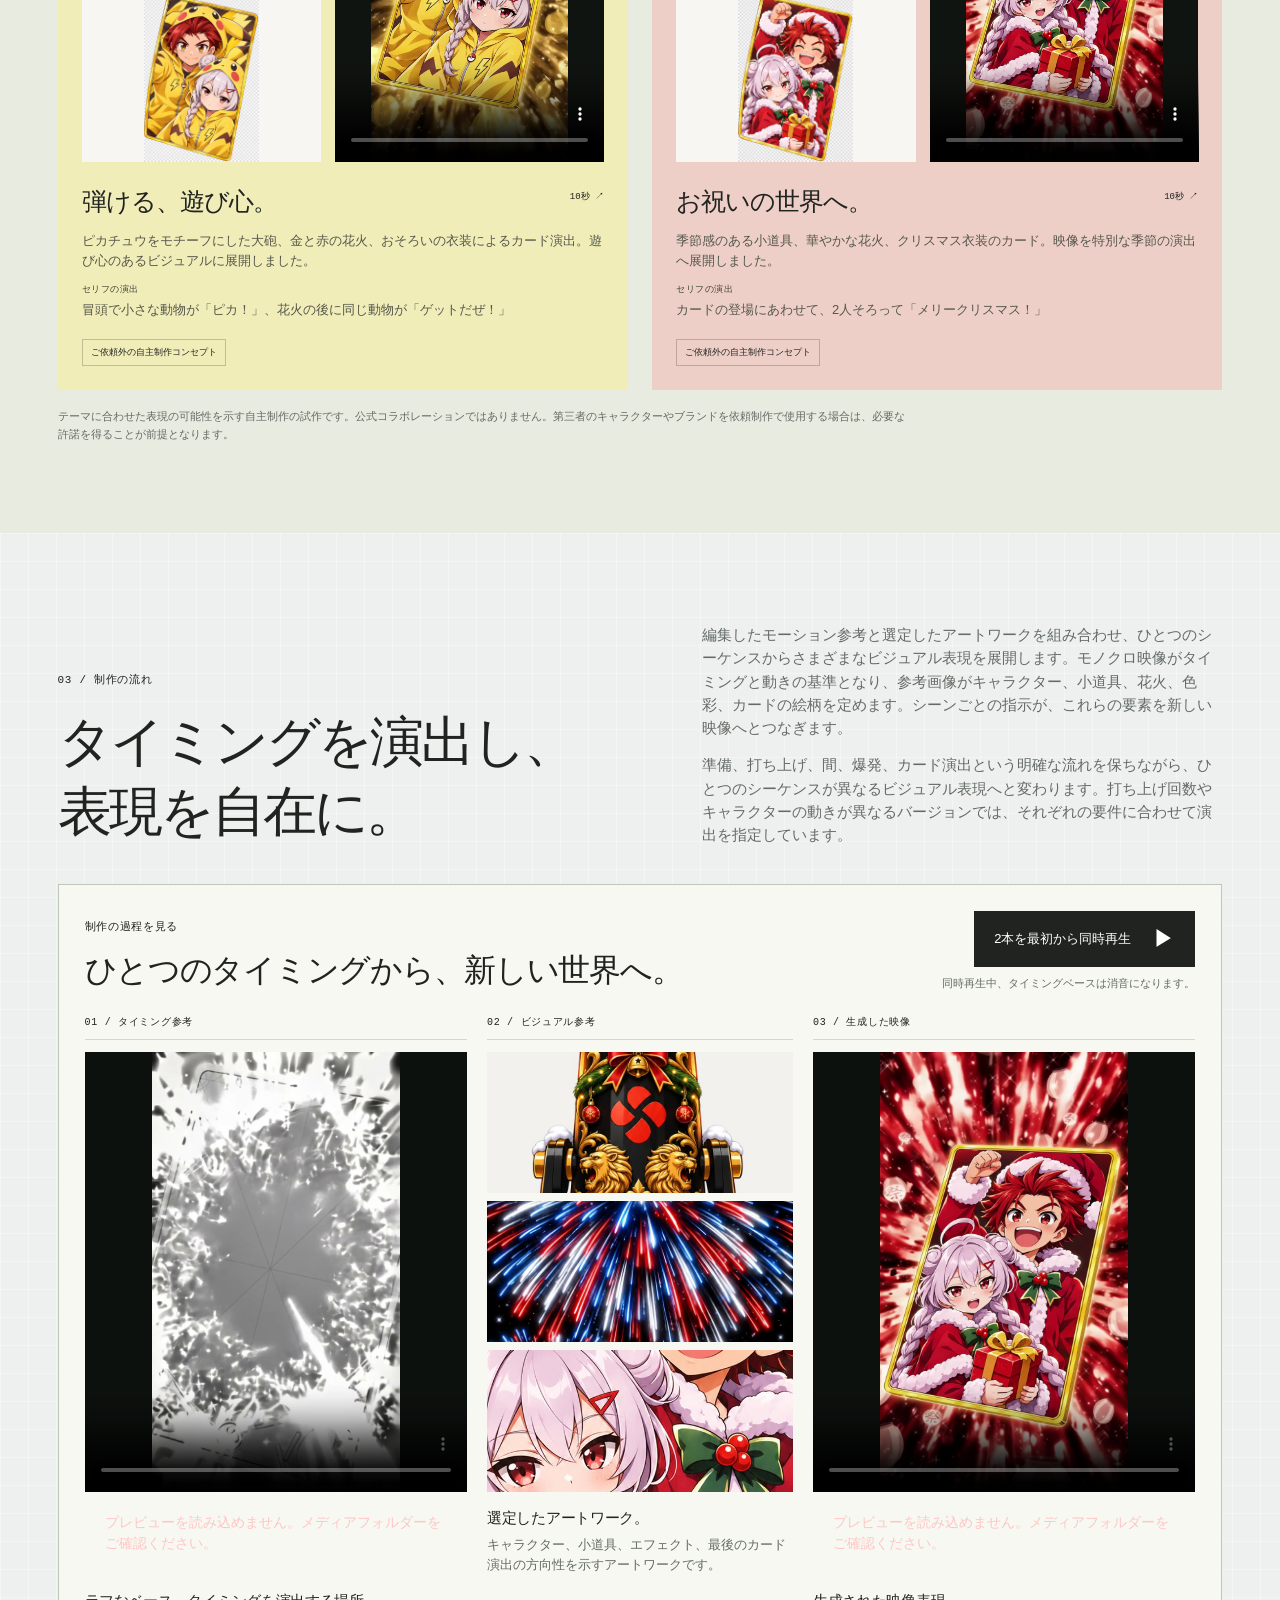
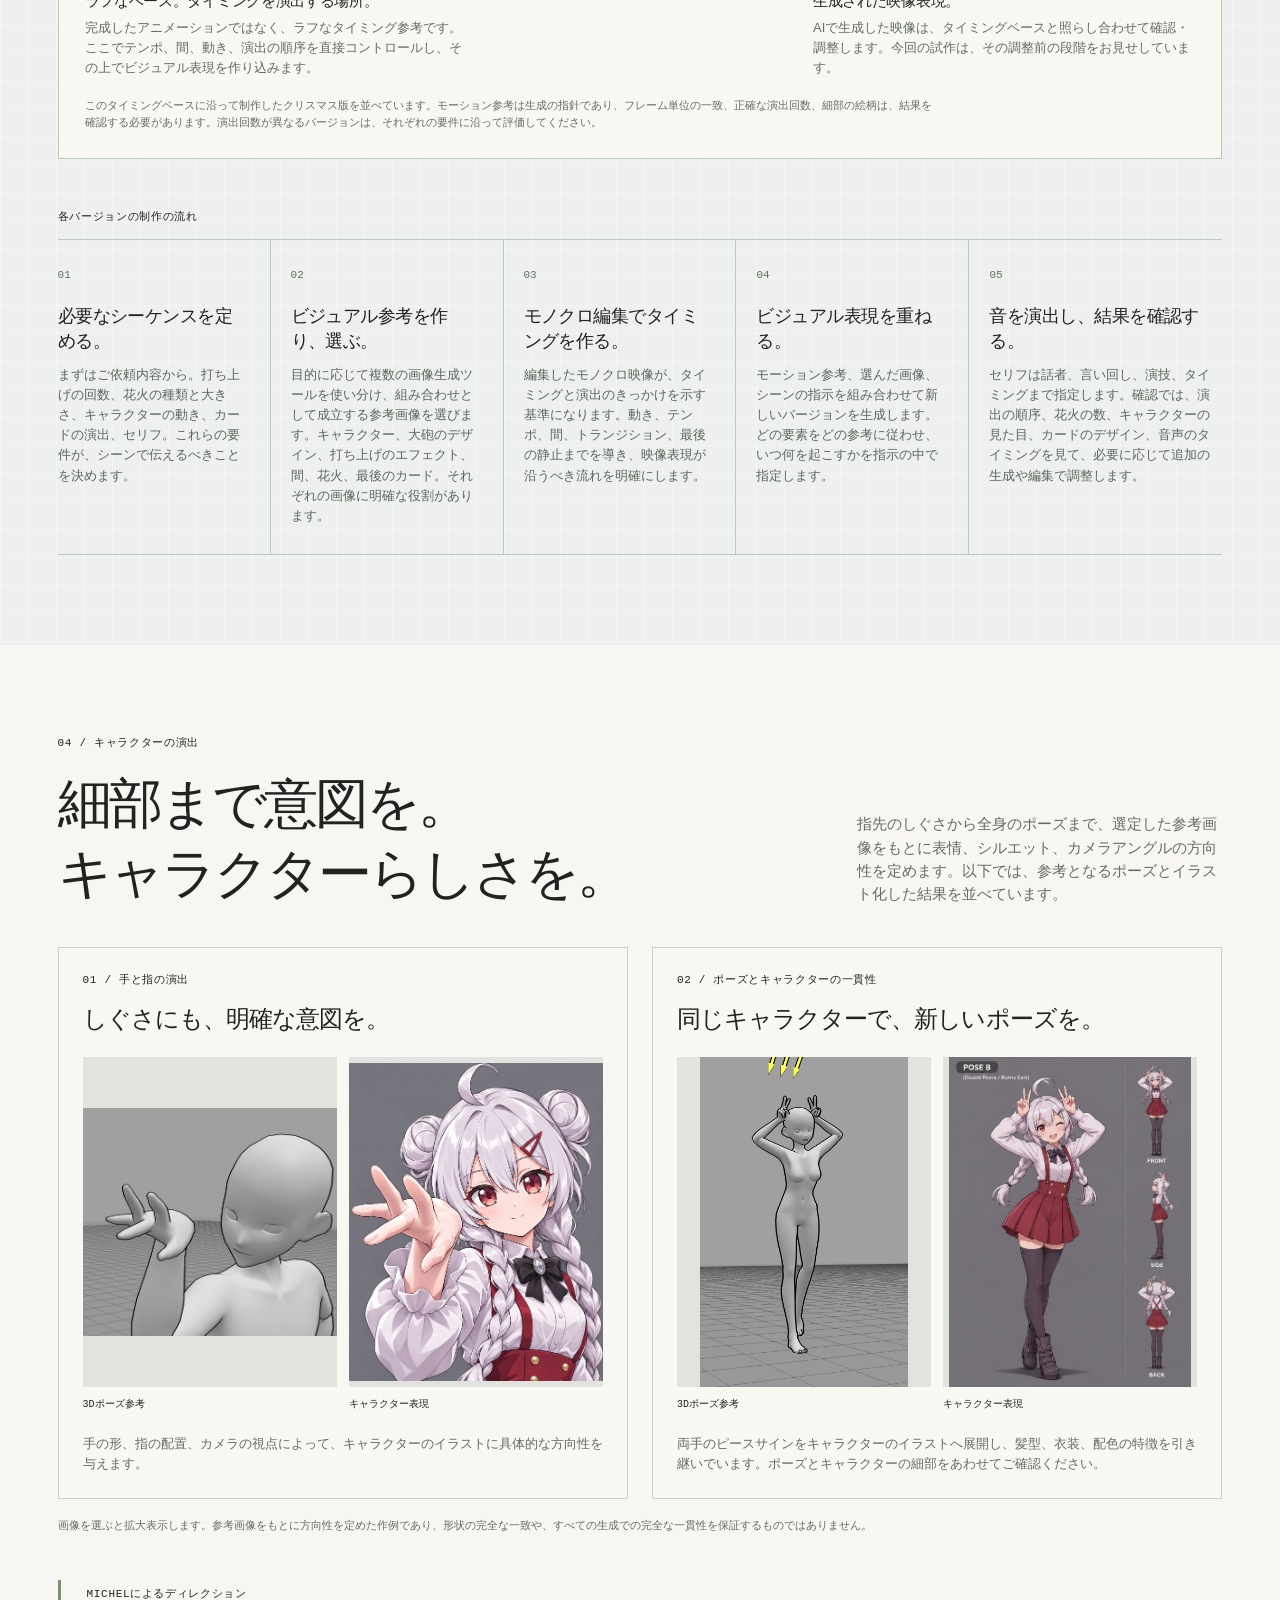
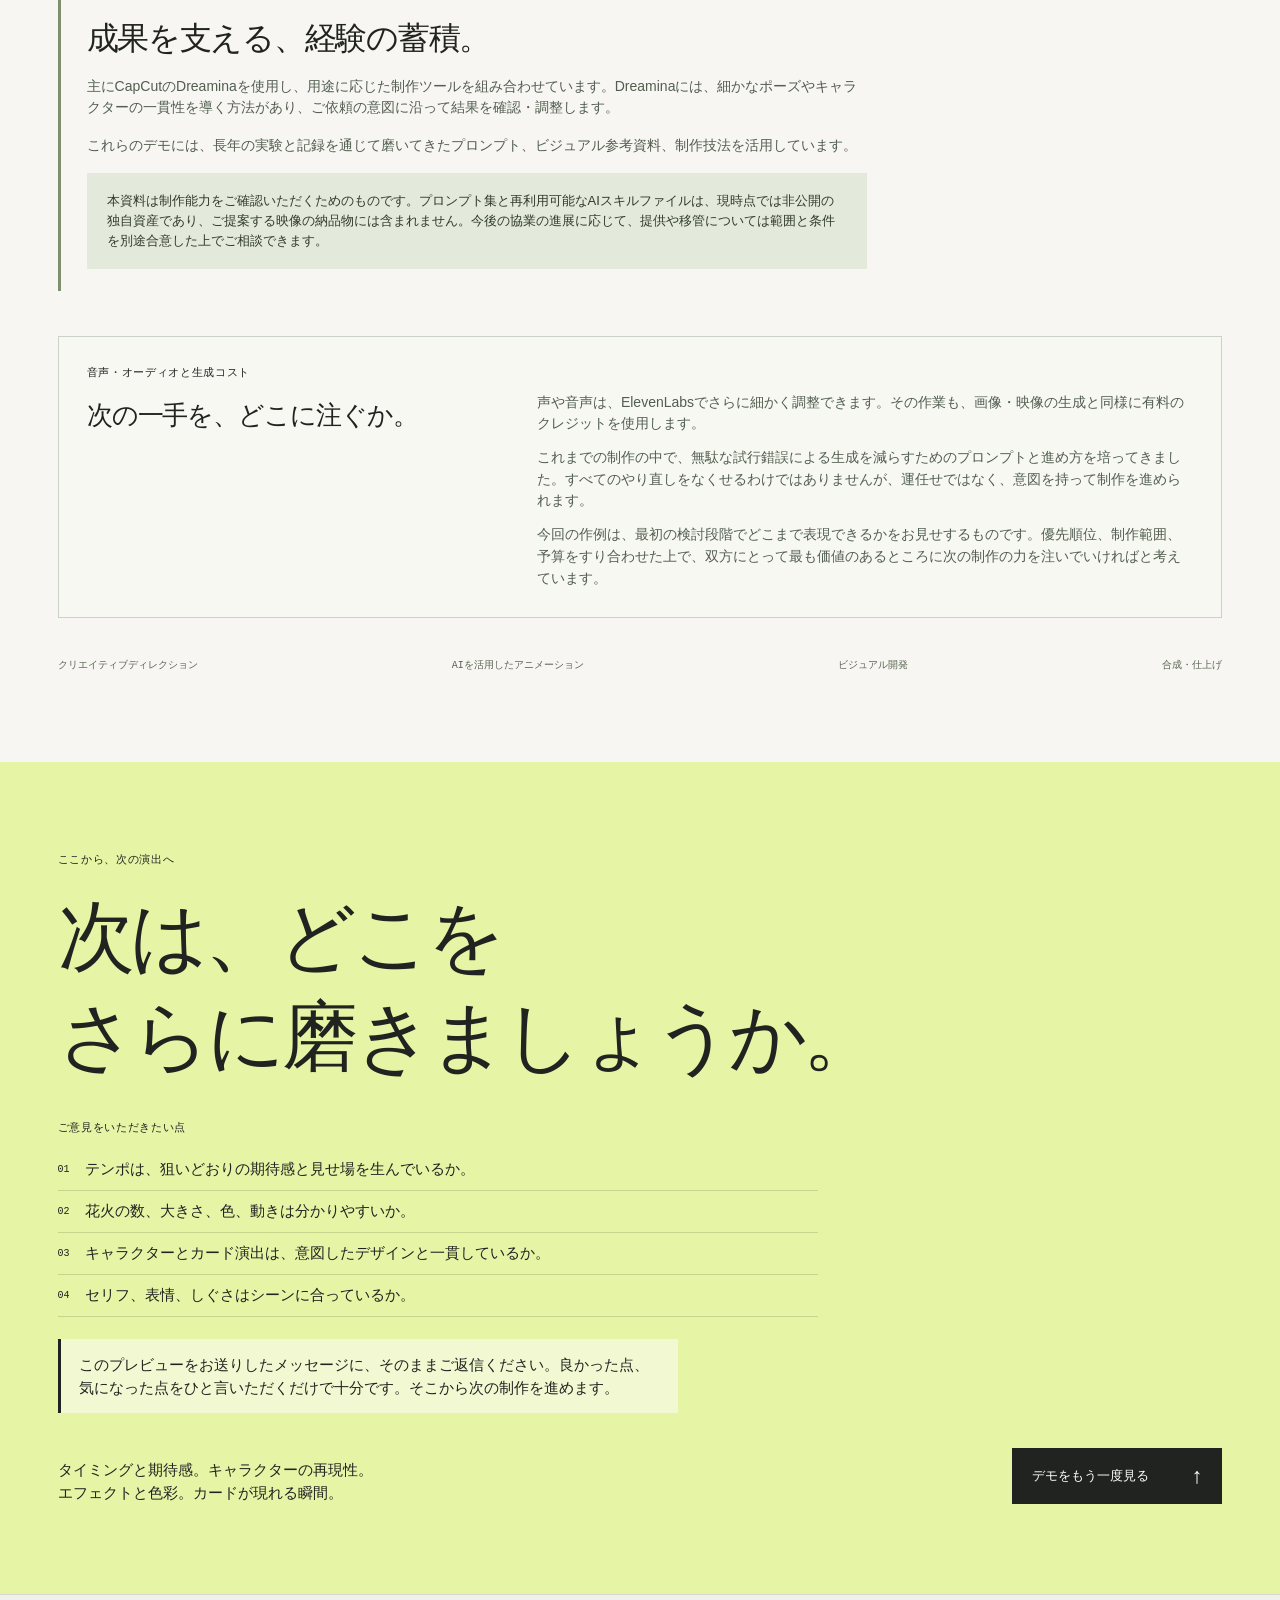
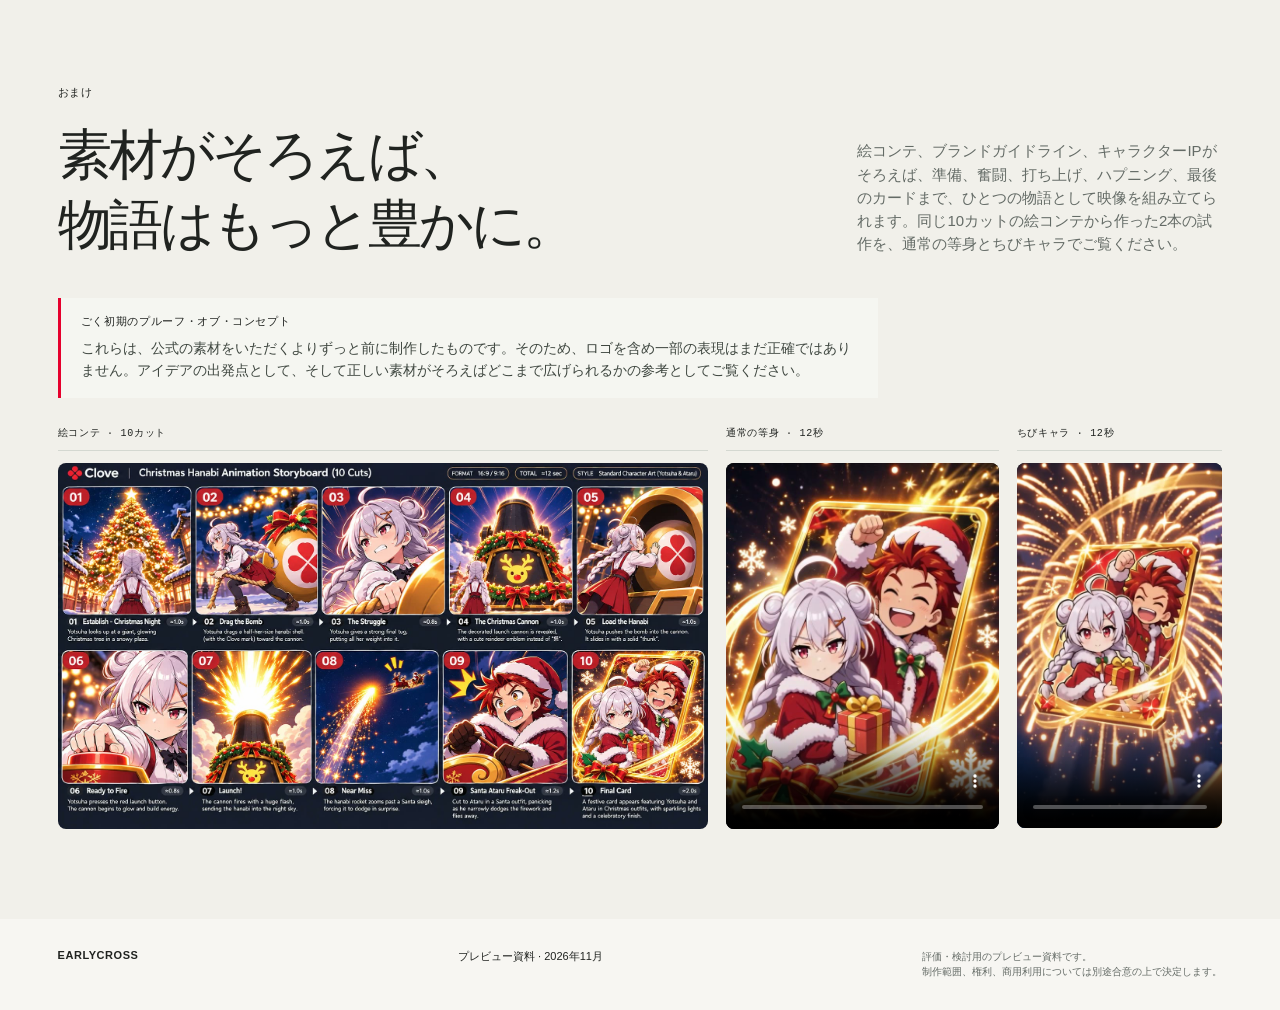
==== commit 5ff9b361: "Rebrand header and title to EARLYCROSS Co-Authored-By: Claude Opus 5.5 <noreply@anthropic.com>" ====
--- a/index.html
+++ b/index.html
@@ -1,9 +1,9 @@
 <!doctype html>
 <html lang="ja">
-<head><meta charset="utf-8"><meta name="robots" content="noindex, nofollow"><meta name="viewport" content="width=device-width, initial-scale=1"><meta name="theme-color" content="#edf0ef"><title>Mijonju / Muzika Japan</title><meta name="description" content="An interactive review of directed animation, visual treatments and creative variations by Michel."><link rel="stylesheet" href="assets/styles.css"><script src="assets/samples.js" defer></script><script src="assets/translations.js" defer></script><script src="assets/app.js" defer></script></head>
+<head><meta charset="utf-8"><meta name="robots" content="noindex, nofollow"><meta name="viewport" content="width=device-width, initial-scale=1"><meta name="theme-color" content="#edf0ef"><title>EARLYCROSS</title><meta name="description" content="An interactive review of directed animation, visual treatments and creative variations by Michel."><link rel="stylesheet" href="assets/styles.css"><script src="assets/samples.js" defer></script><script src="assets/translations.js" defer></script><script src="assets/app.js" defer></script></head>
 <body>
 <a class="skip" href="#demos">Skip to demos</a>
-<header><a class="wordmark" href="#top" aria-label="Mijonju home"><span class="mark" aria-hidden="true">m.</span> MIJONJU<span class="divider">/</span><span class="project">MUZIKA JAPAN</span></a><nav aria-label="Main navigation"><a href="#demos">The brief</a><a href="#possibilities">The possibilities</a><a href="#workflow">The workflow</a><a href="#approach">The approach</a></nav><div class="language-switch" aria-label="Language"><a href="index-en.html" lang="en">EN</a><a href="index.html" lang="ja">日本語</a></div><span class="preview-label"><i></i> PRIVATE PREVIEW · 01</span></header>
+<header><a class="wordmark" href="#top" aria-label="EARLYCROSS home"><img class="brand-logo" src="assets/earlycross-logo.svg" alt="EARLYCROSS" width="200" height="30"></a><nav aria-label="Main navigation"><a href="#demos">The brief</a><a href="#possibilities">The possibilities</a><a href="#workflow">The workflow</a><a href="#approach">The approach</a></nav><div class="language-switch" aria-label="Language"><a href="index-en.html" lang="en">EN</a><a href="index.html" lang="ja">日本語</a></div><span class="preview-label"><i></i> PRIVATE PREVIEW · 01</span></header>
 <main>
 <section class="hero grid-paper" id="top">
 <div class="eyebrow">CREATIVE DIRECTION × AI-ASSISTED ANIMATION</div>
@@ -68,6 +68,6 @@
 <figure class="bonus-std"><div class="compare-label">STANDARD STYLE · 12 SEC</div><video controls playsinline preload="none" poster="assets/media/bonus-standard-poster.jpg" aria-label="Standard style draft"><source src="assets/media/bonus-standard.mp4" type="video/mp4"></video></figure>
 <figure class="bonus-chibi"><div class="compare-label">CHIBI STYLE · 12 SEC</div><video controls playsinline preload="none" poster="assets/media/bonus-chibi-poster.jpg" aria-label="Chibi style draft"><source src="assets/media/bonus-chibi.mp4" type="video/mp4"></video></figure>
 </div></section>
-</main><footer><strong>MIJONJU / MICHEL</strong><span>Prepared for Muzika Japan · November 2026</span><p>Preview material for evaluation only.<br>Scope, rights and commercial use subject to agreement.</p></footer>
+</main><footer><strong>EARLYCROSS</strong><span>Preview · November 2026</span><p>Preview material for evaluation only.<br>Scope, rights and commercial use subject to agreement.</p></footer>
 <dialog id="image-dialog"><div class="dialog-head"><span id="image-caption"></span><button id="close-dialog" aria-label="Close image">Close ×</button></div><img id="full-image" alt=""></dialog>
 </body></html>
--- a/assets/styles.css
+++ b/assets/styles.css
@@ -51,3 +51,4 @@
 .bonus-std video{width:100%;aspect-ratio:560/752;background:#0d110e;border-radius:8px;display:block}.bonus-chibi video{width:100%;aspect-ratio:9/16;background:#0d110e;border-radius:8px;display:block}
 @media(max-width:1000px){.bonus-grid{grid-template-columns:1fr 1fr}.bonus-board{grid-column:1/-1}.bonus-std video,.bonus-chibi video{height:420px;aspect-ratio:auto;object-fit:contain}}
 @media(max-width:700px){.bonus-std video,.bonus-chibi video{height:300px}.bonus-grid{gap:12px}}
+.wordmark .brand-logo{display:block;height:30px;width:auto;border-radius:3px}@media(max-width:700px){.wordmark .brand-logo{height:24px}}
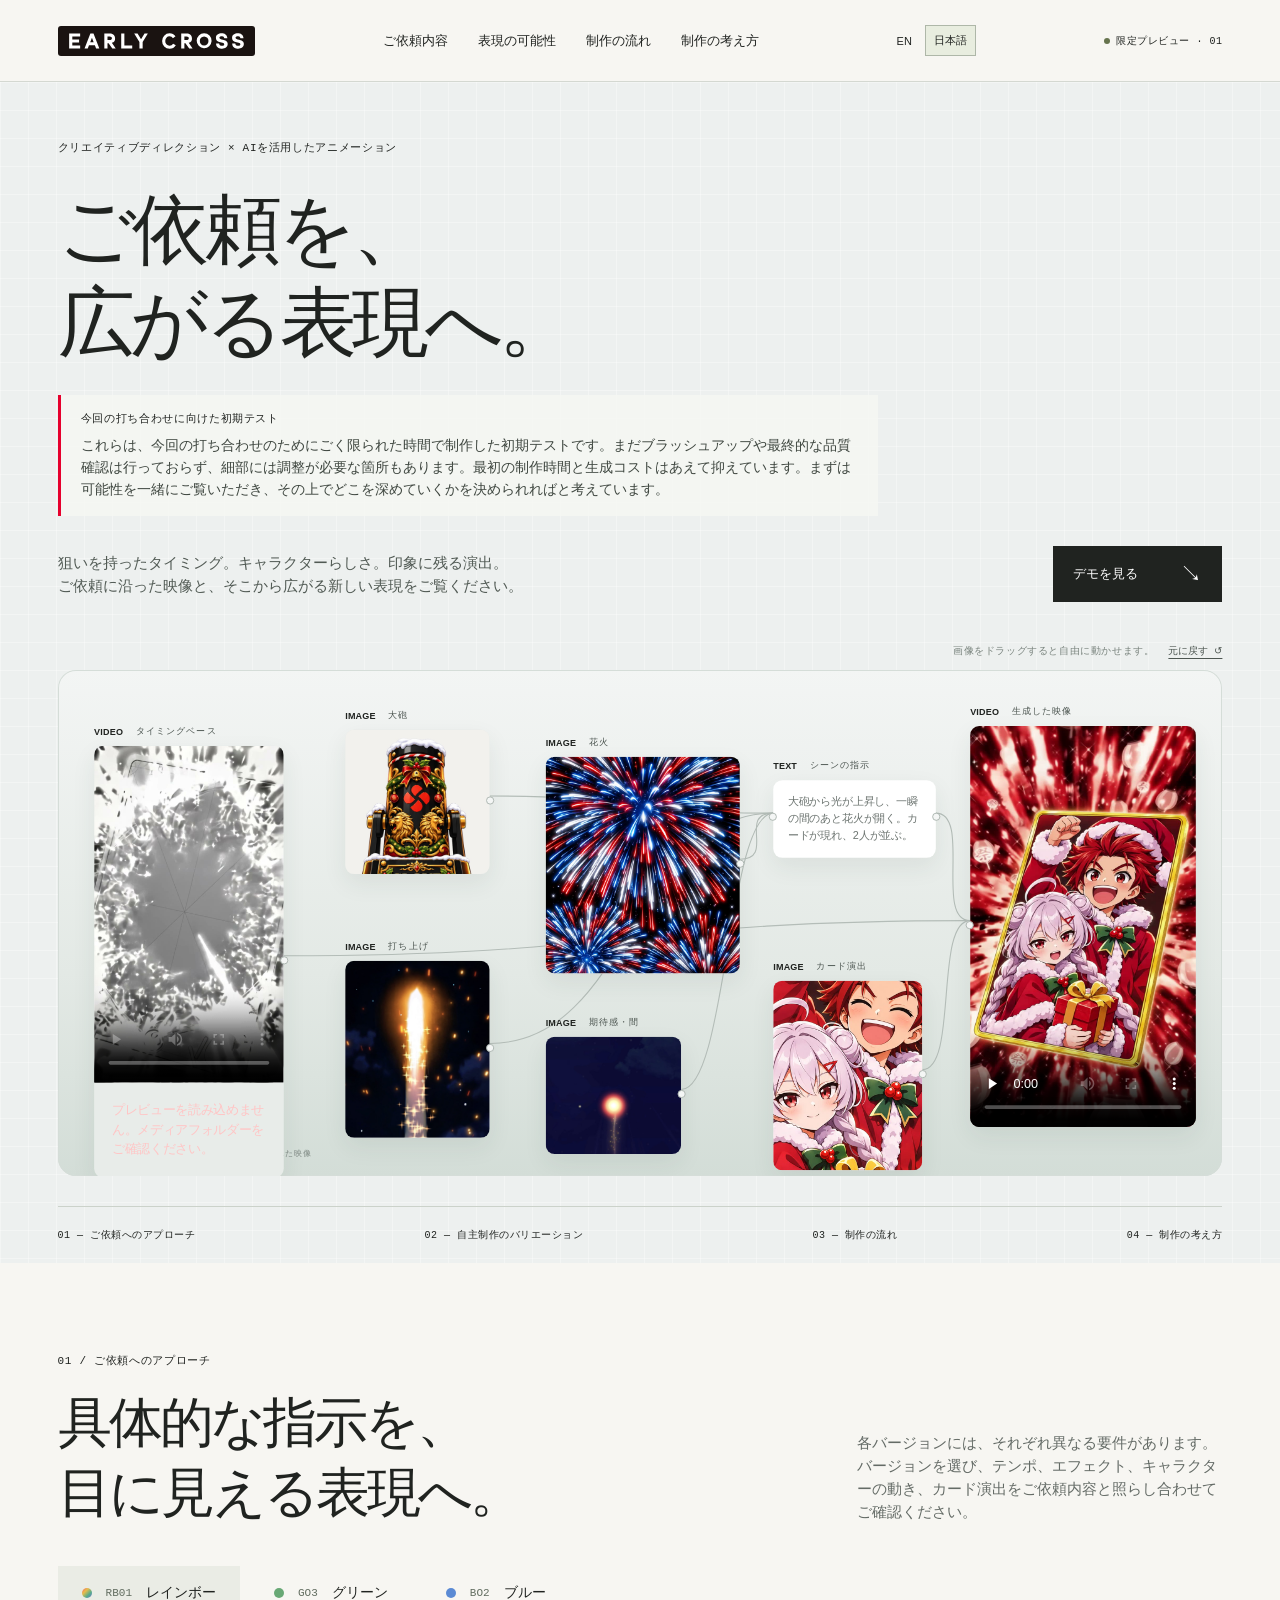
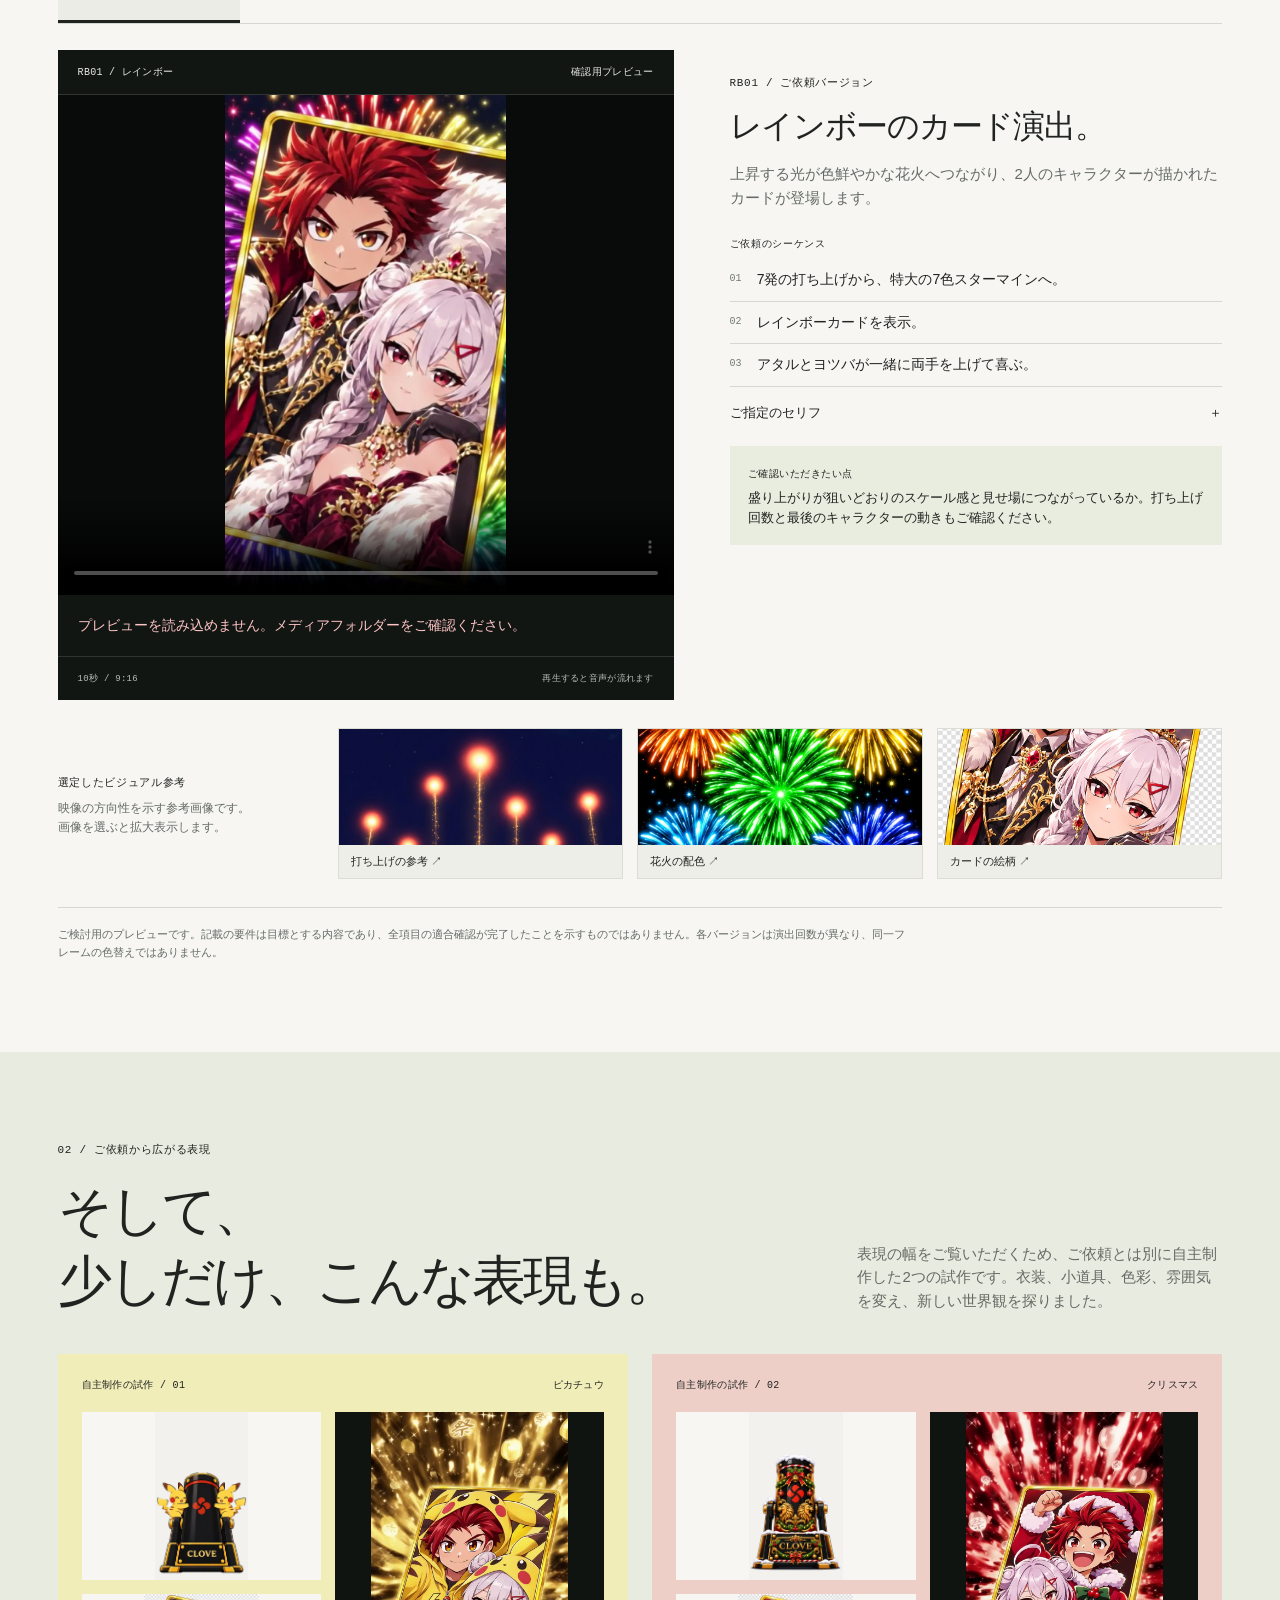
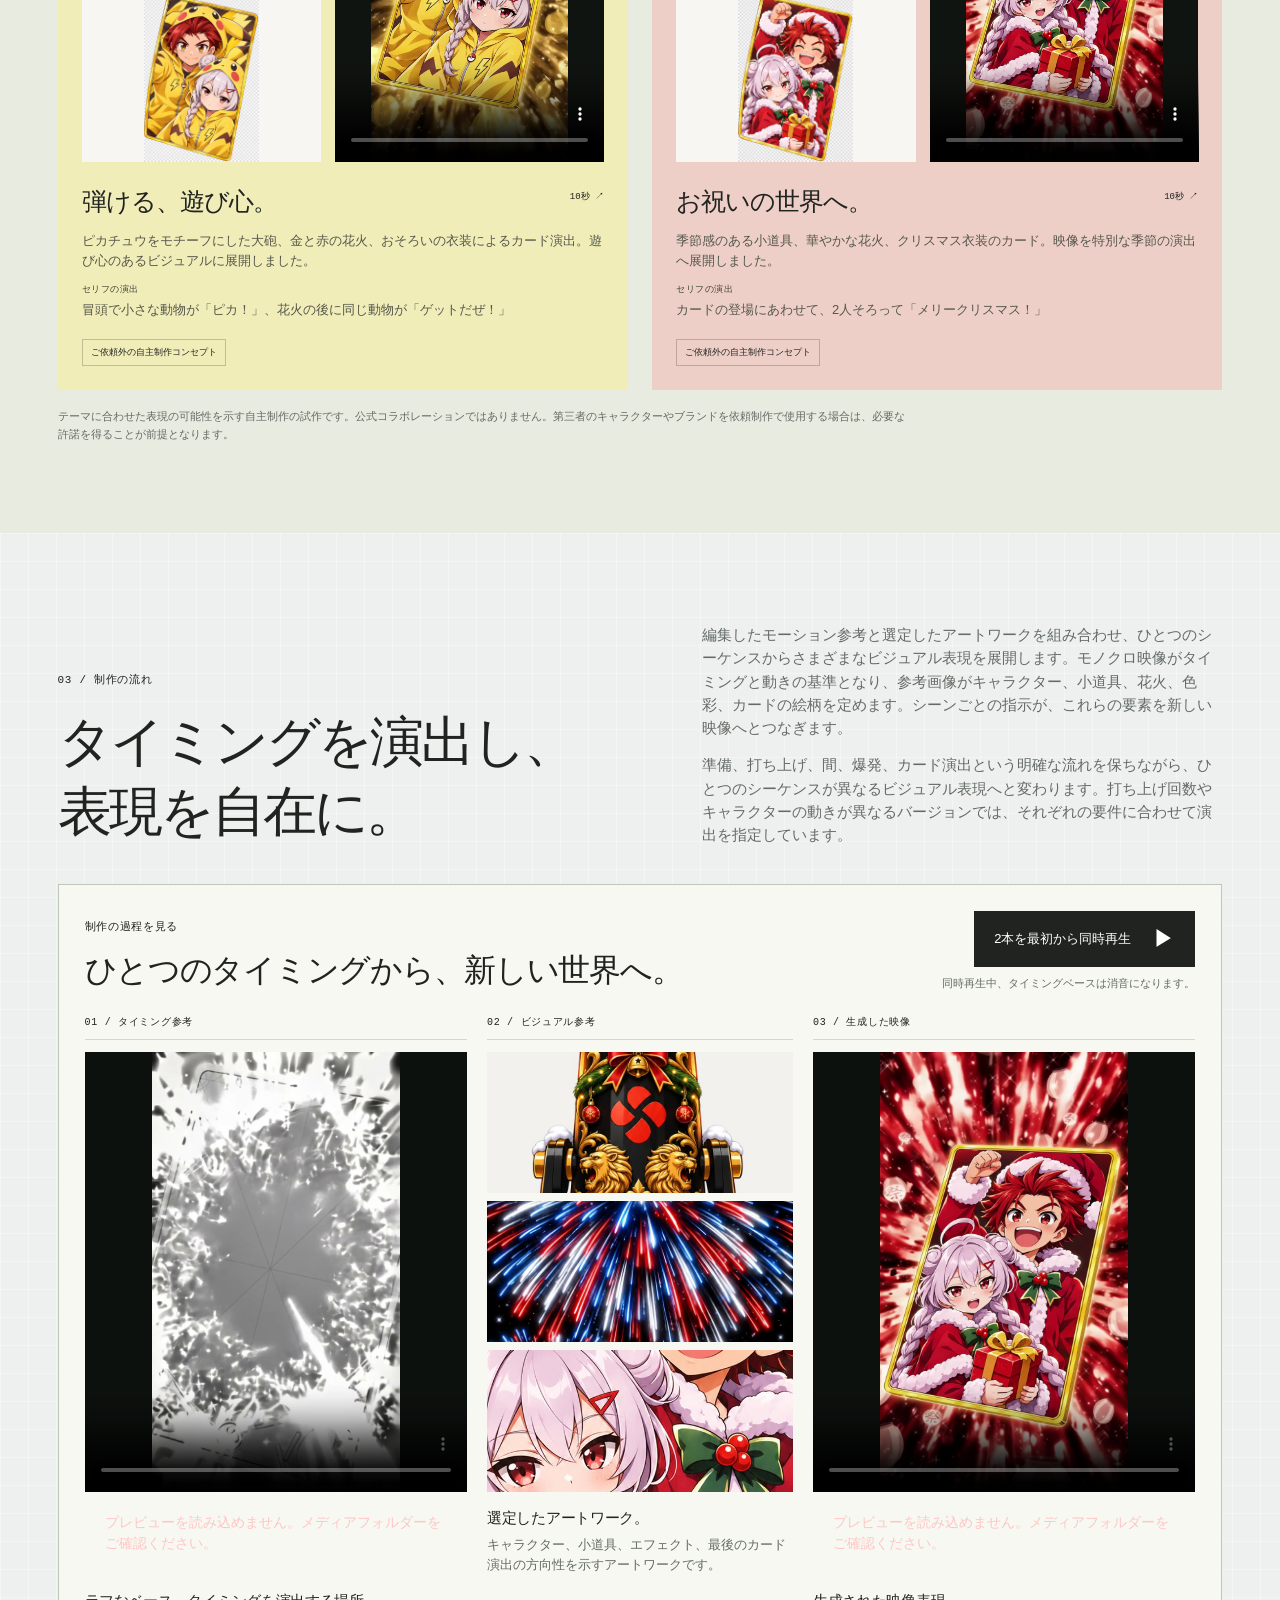
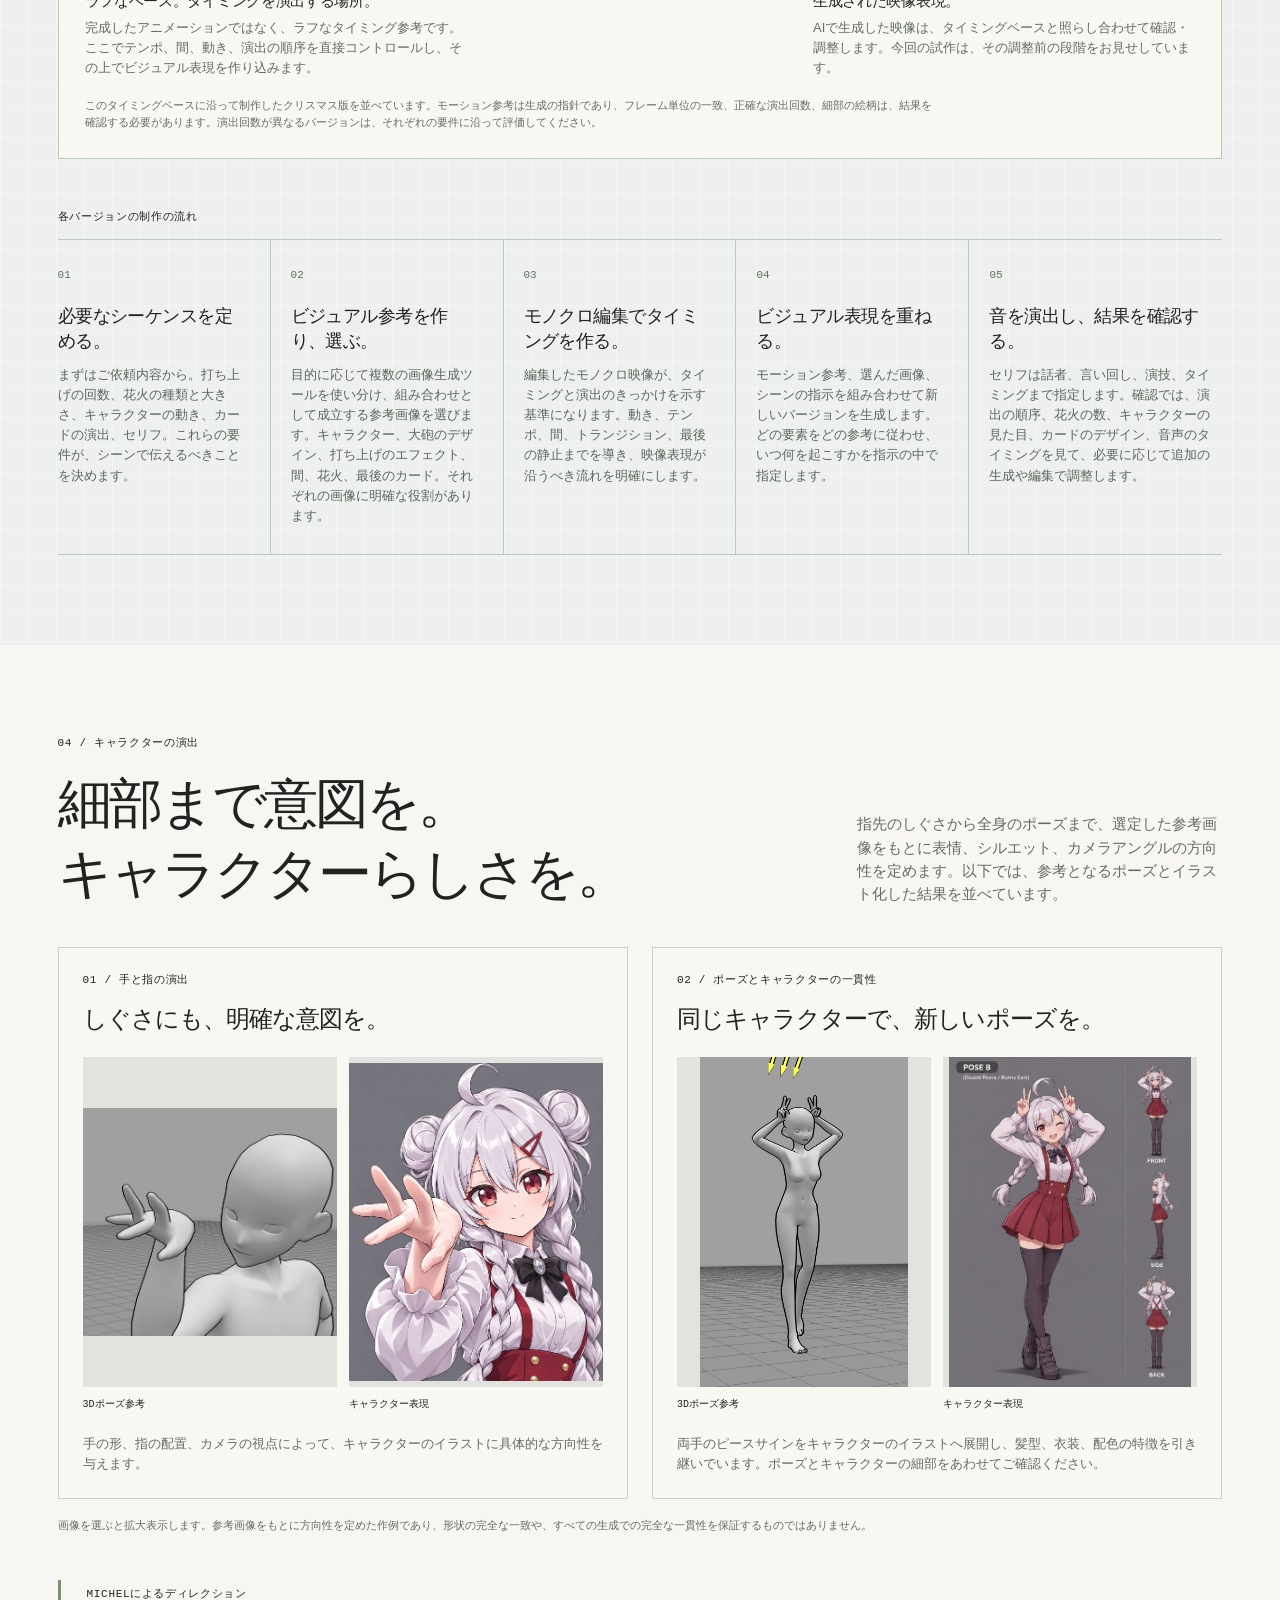
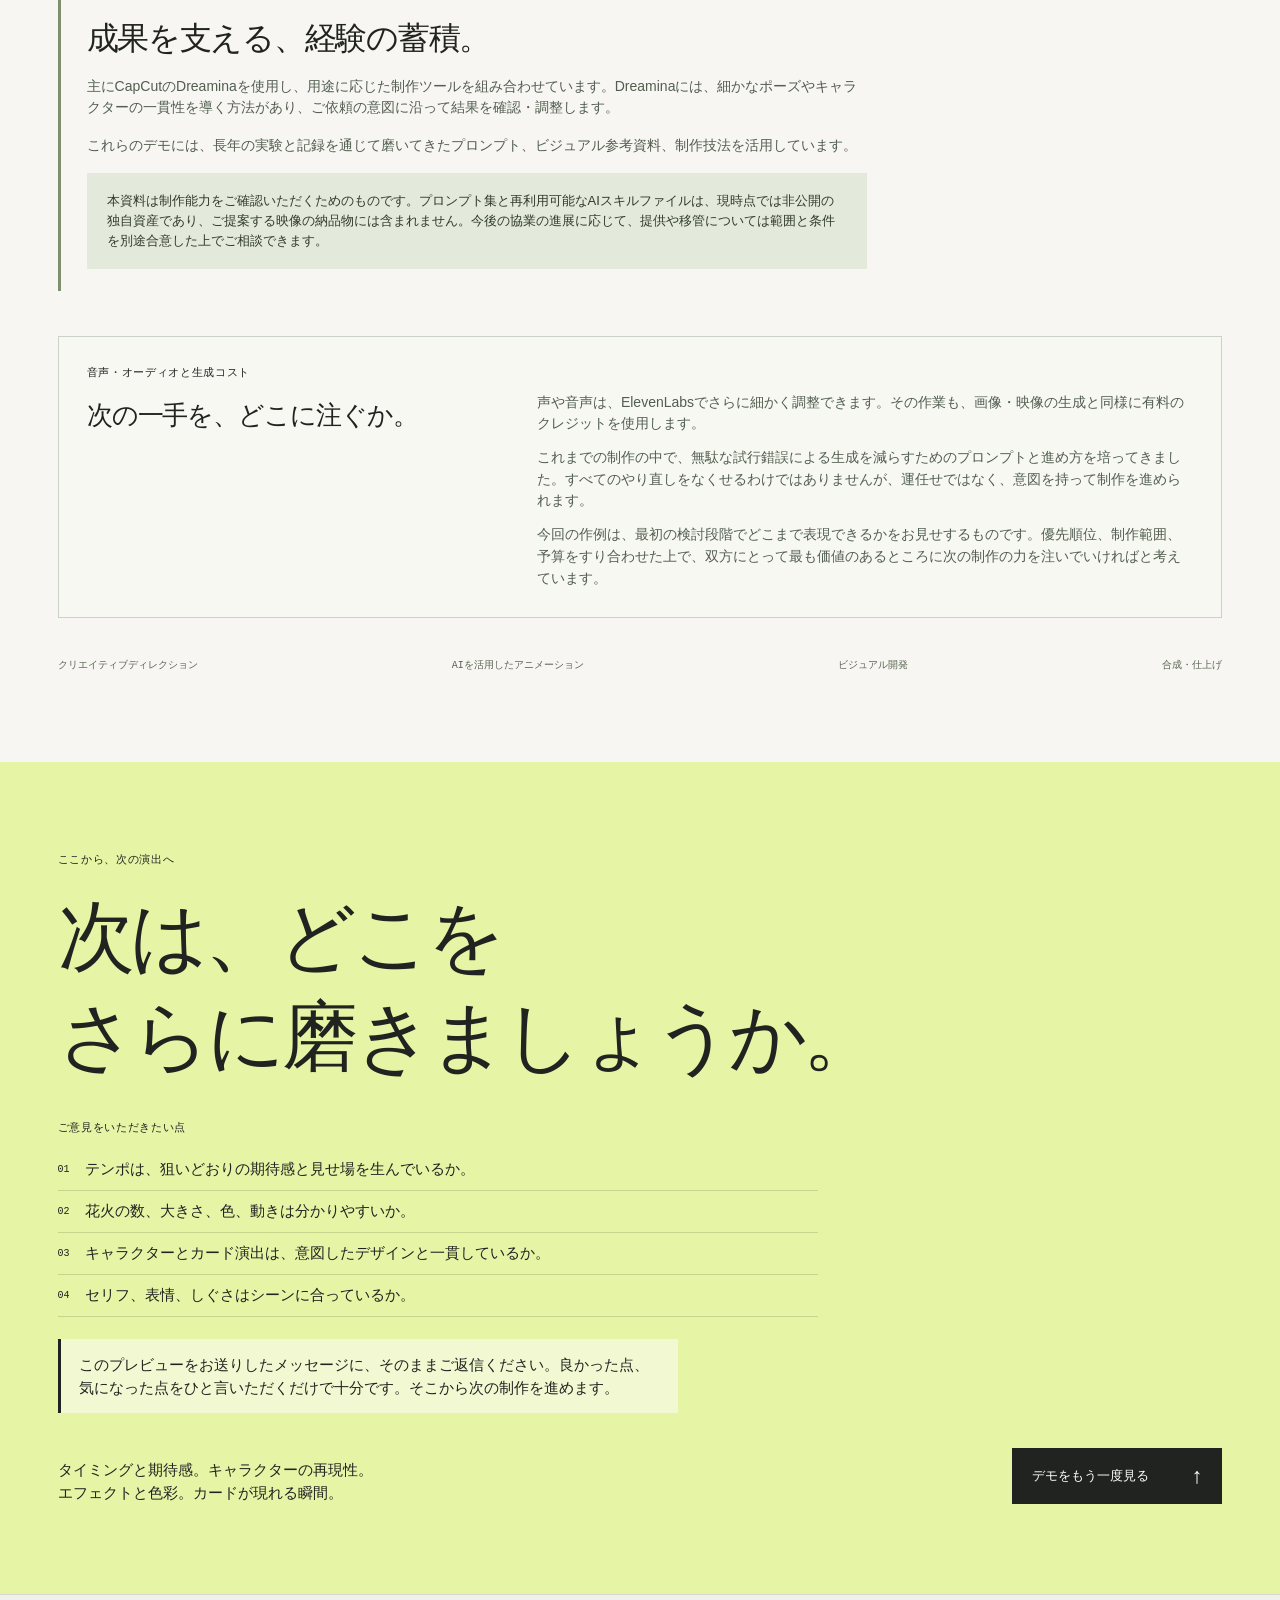
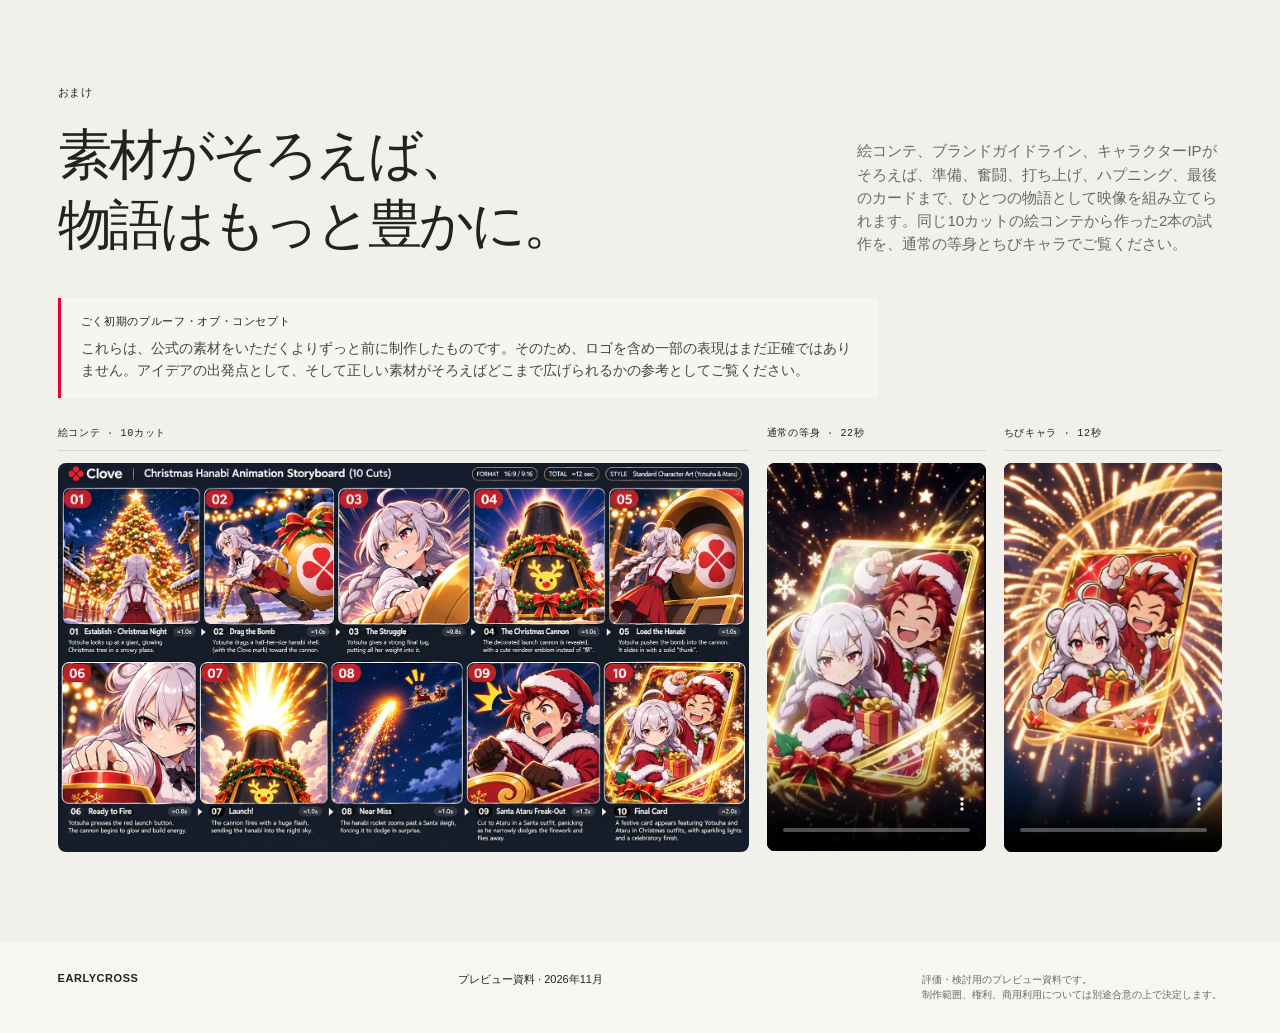
==== commit 9279a7b4: "Replace standard-style draft with 22s V02 Co-Authored-By: Claude Opus 5.5 <noreply@anthropic.com>" ====
--- a/index.html
+++ b/index.html
@@ -65,7 +65,7 @@
 <aside class="draft-note bonus-note"><div class="eyebrow">A VERY EARLY PROOF OF CONCEPT</div><p>I made these well before I received any official assets, so some details, including the logo, aren’t right yet. They show where the idea started, and how far it can go once the right materials are in place.</p></aside>
 <div class="bonus-grid">
 <figure class="bonus-board"><div class="compare-label">STORYBOARD · 10 CUTS</div><button type="button" data-inspect="assets/media/bonus-storyboard.jpg" data-caption="Christmas hanabi storyboard, 10 cuts"><img src="assets/media/bonus-storyboard.jpg" alt="Christmas hanabi storyboard, 10 cuts" loading="lazy"></button></figure>
-<figure class="bonus-std"><div class="compare-label">STANDARD STYLE · 12 SEC</div><video controls playsinline preload="none" poster="assets/media/bonus-standard-poster.jpg" aria-label="Standard style draft"><source src="assets/media/bonus-standard.mp4" type="video/mp4"></video></figure>
+<figure class="bonus-std"><div class="compare-label">STANDARD STYLE · 22 SEC</div><video controls playsinline preload="none" poster="assets/media/bonus-standard-v2-poster.jpg" aria-label="Standard style draft"><source src="assets/media/bonus-standard-v2.mp4" type="video/mp4"></video></figure>
 <figure class="bonus-chibi"><div class="compare-label">CHIBI STYLE · 12 SEC</div><video controls playsinline preload="none" poster="assets/media/bonus-chibi-poster.jpg" aria-label="Chibi style draft"><source src="assets/media/bonus-chibi.mp4" type="video/mp4"></video></figure>
 </div></section>
 </main><footer><strong>EARLYCROSS</strong><span>Preview · November 2026</span><p>Preview material for evaluation only.<br>Scope, rights and commercial use subject to agreement.</p></footer>
--- a/assets/styles.css
+++ b/assets/styles.css
@@ -52,3 +52,4 @@
 @media(max-width:1000px){.bonus-grid{grid-template-columns:1fr 1fr}.bonus-board{grid-column:1/-1}.bonus-std video,.bonus-chibi video{height:420px;aspect-ratio:auto;object-fit:contain}}
 @media(max-width:700px){.bonus-std video,.bonus-chibi video{height:300px}.bonus-grid{gap:12px}}
 .wordmark .brand-logo{display:block;height:30px;width:auto;border-radius:3px}@media(max-width:700px){.wordmark .brand-logo{height:24px}}
+.bonus-grid{grid-template-columns:1.777fr .5625fr .5625fr}.bonus-std video{aspect-ratio:9/16}@media(max-width:1000px){.bonus-grid{grid-template-columns:1fr 1fr}}
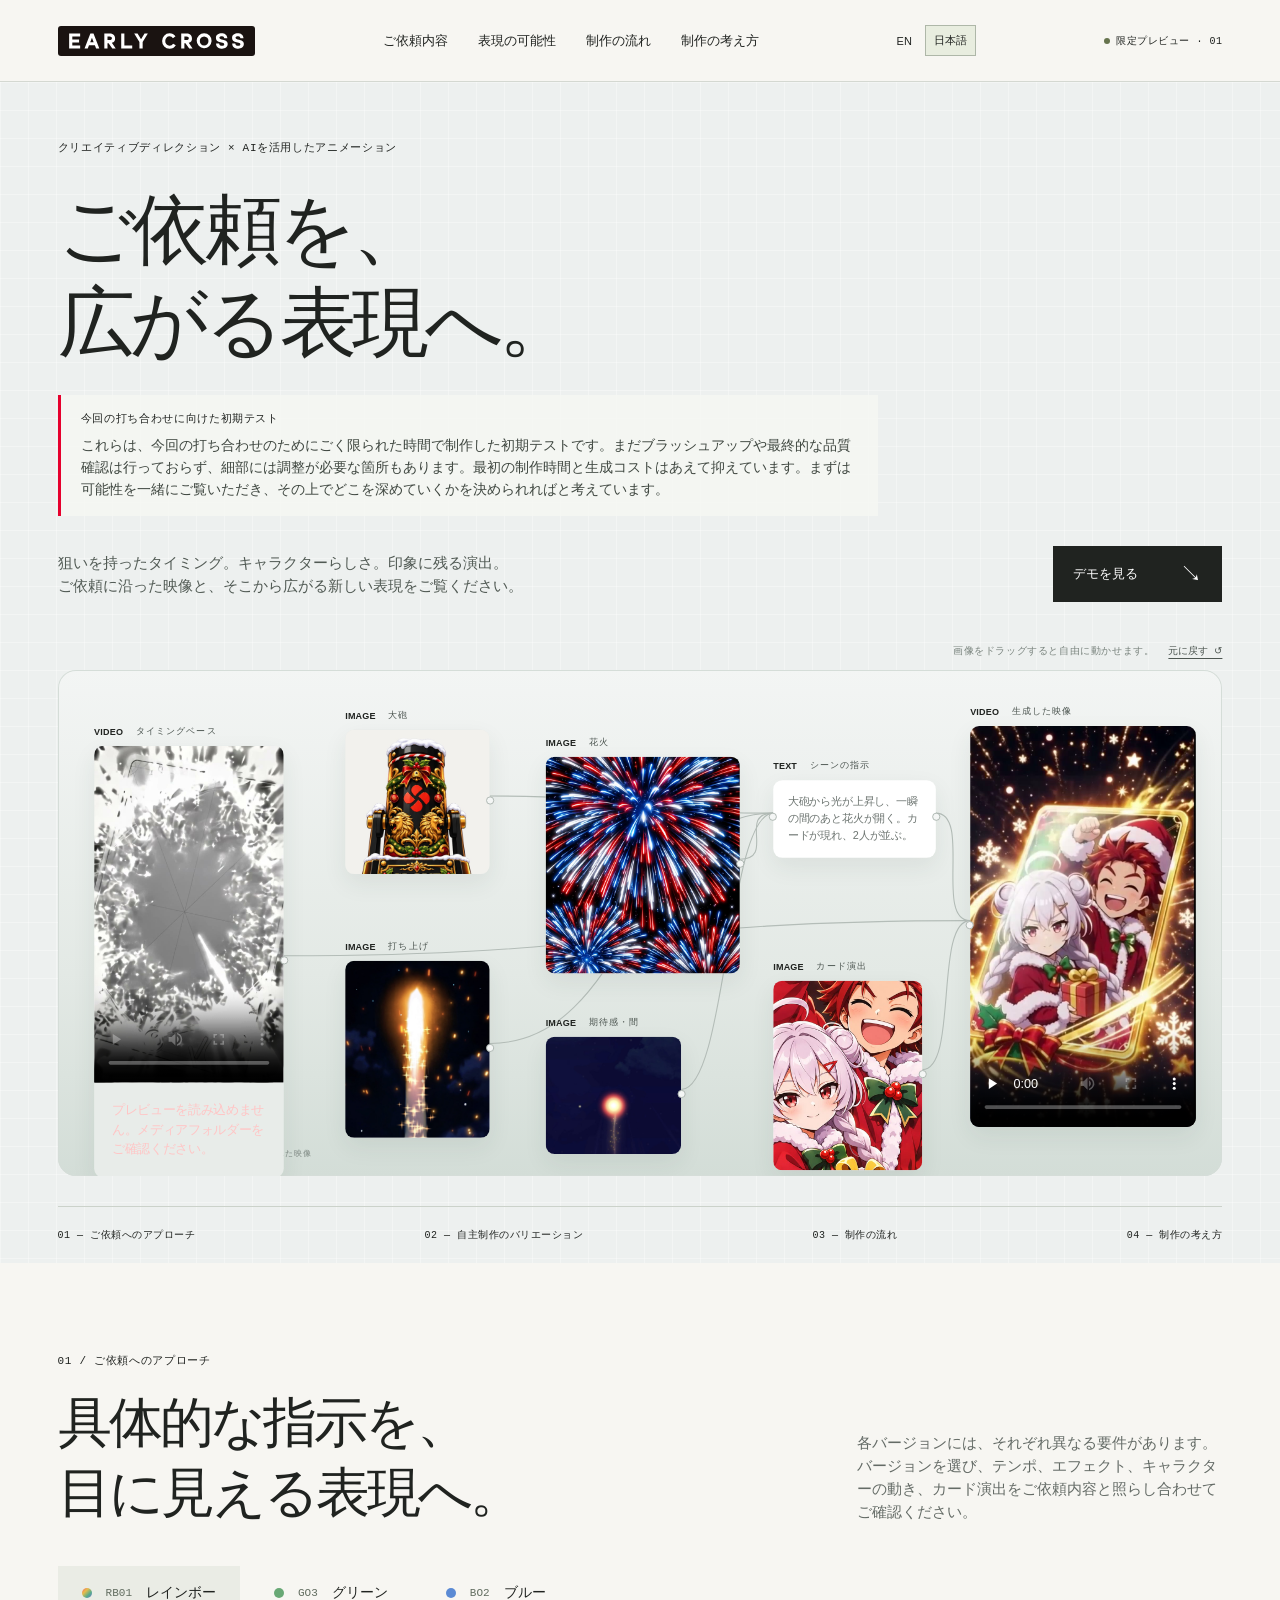
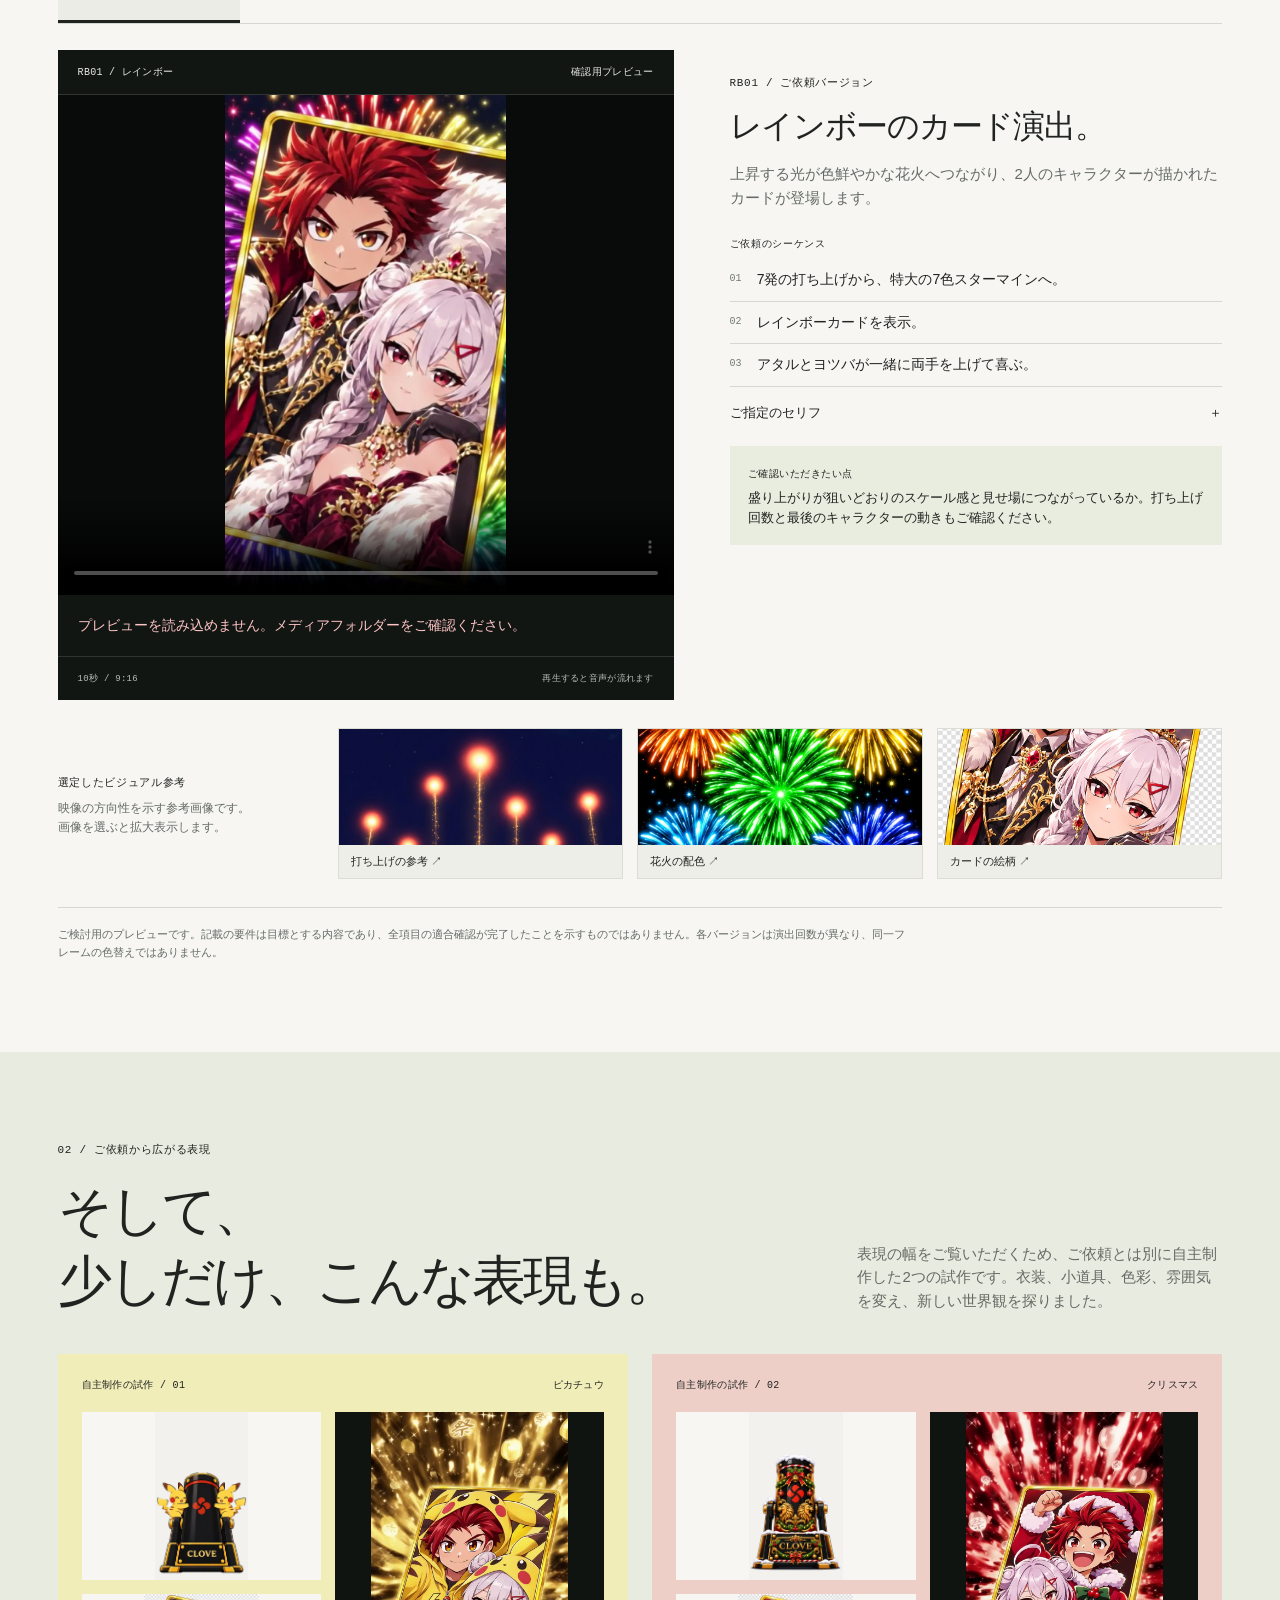
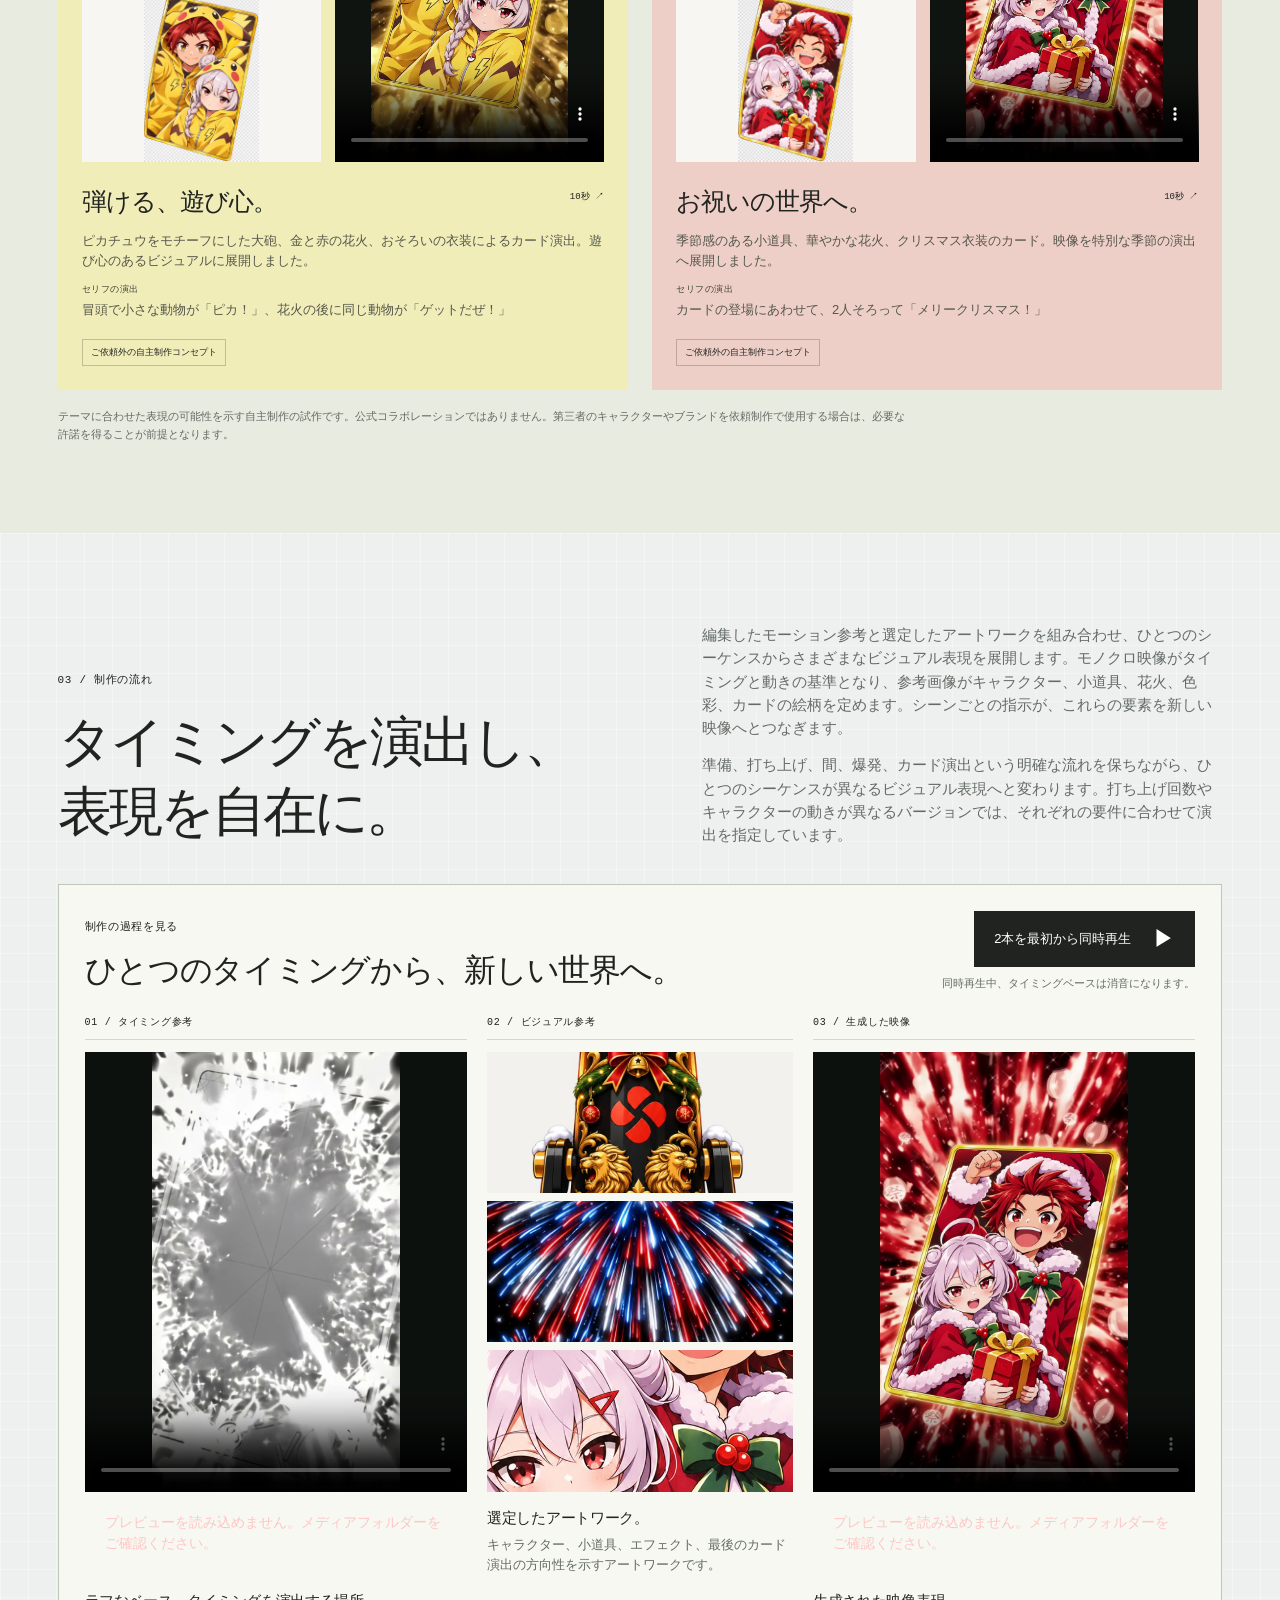
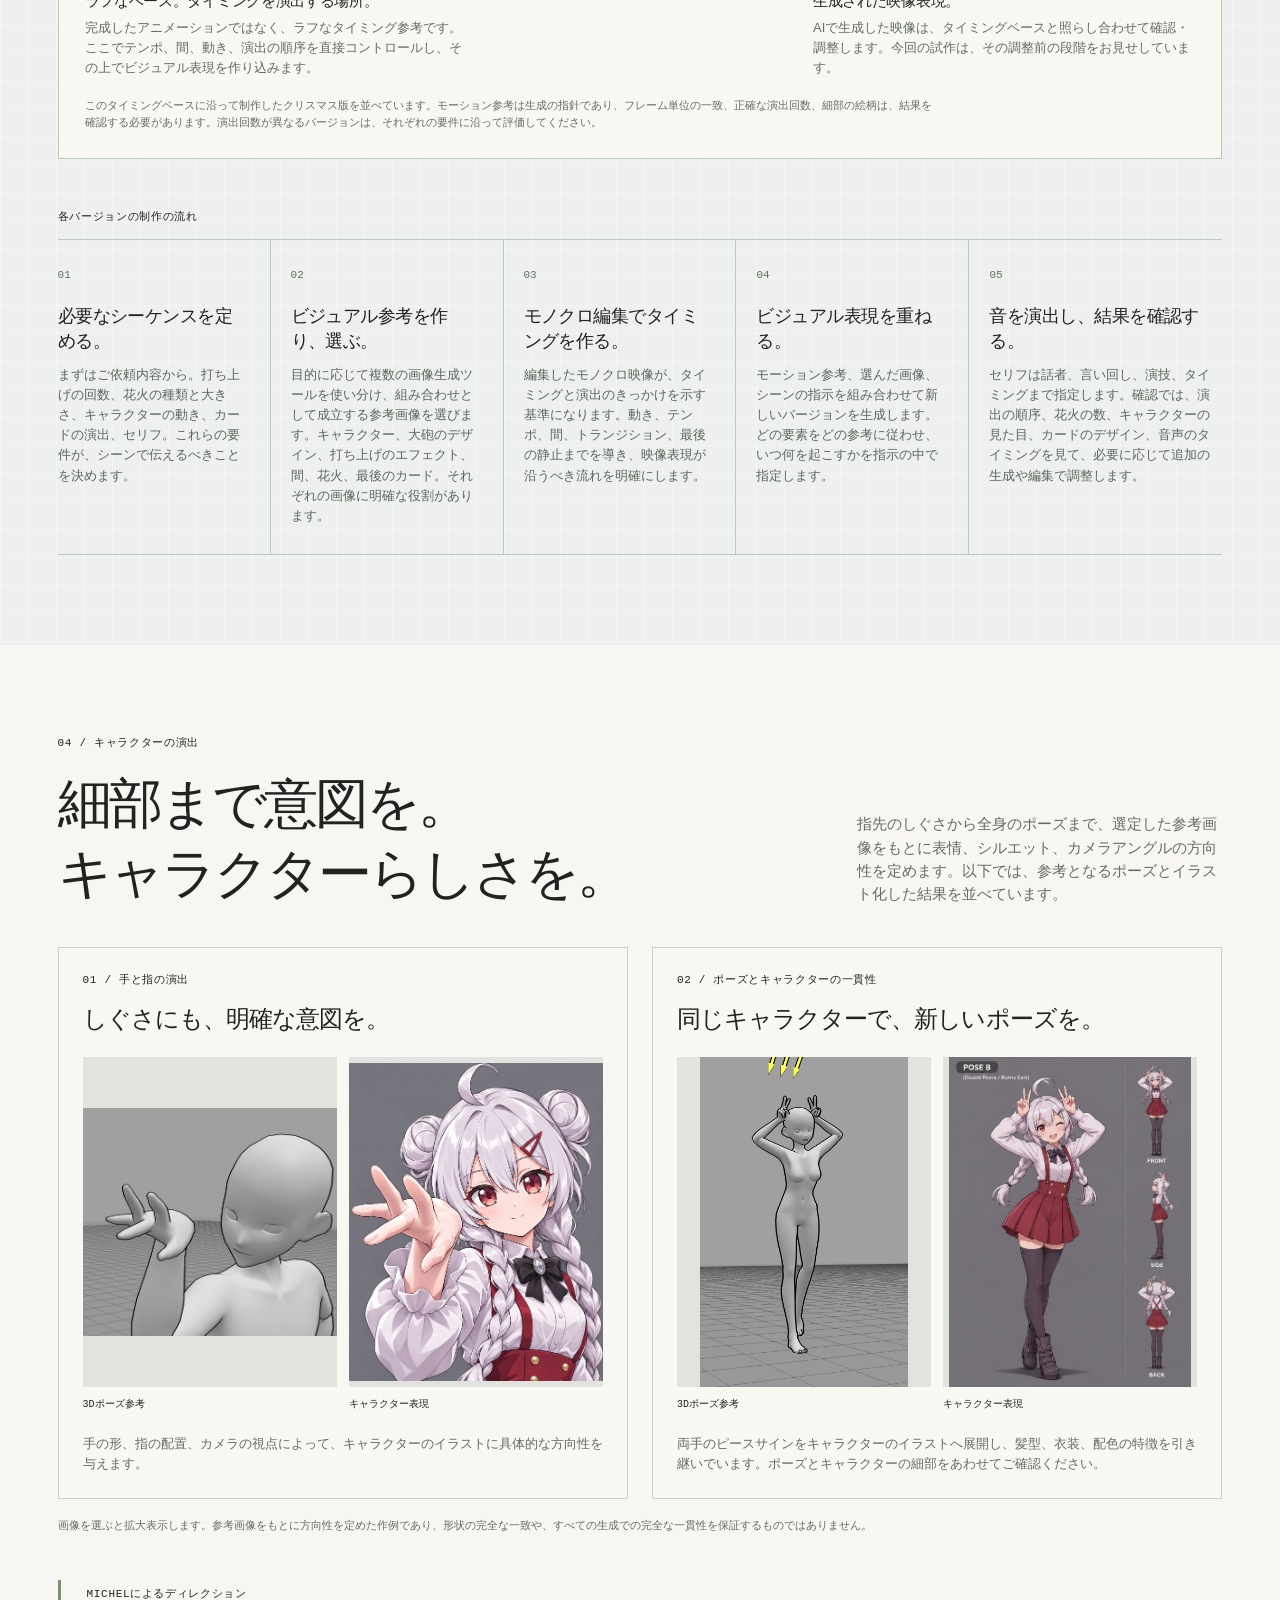
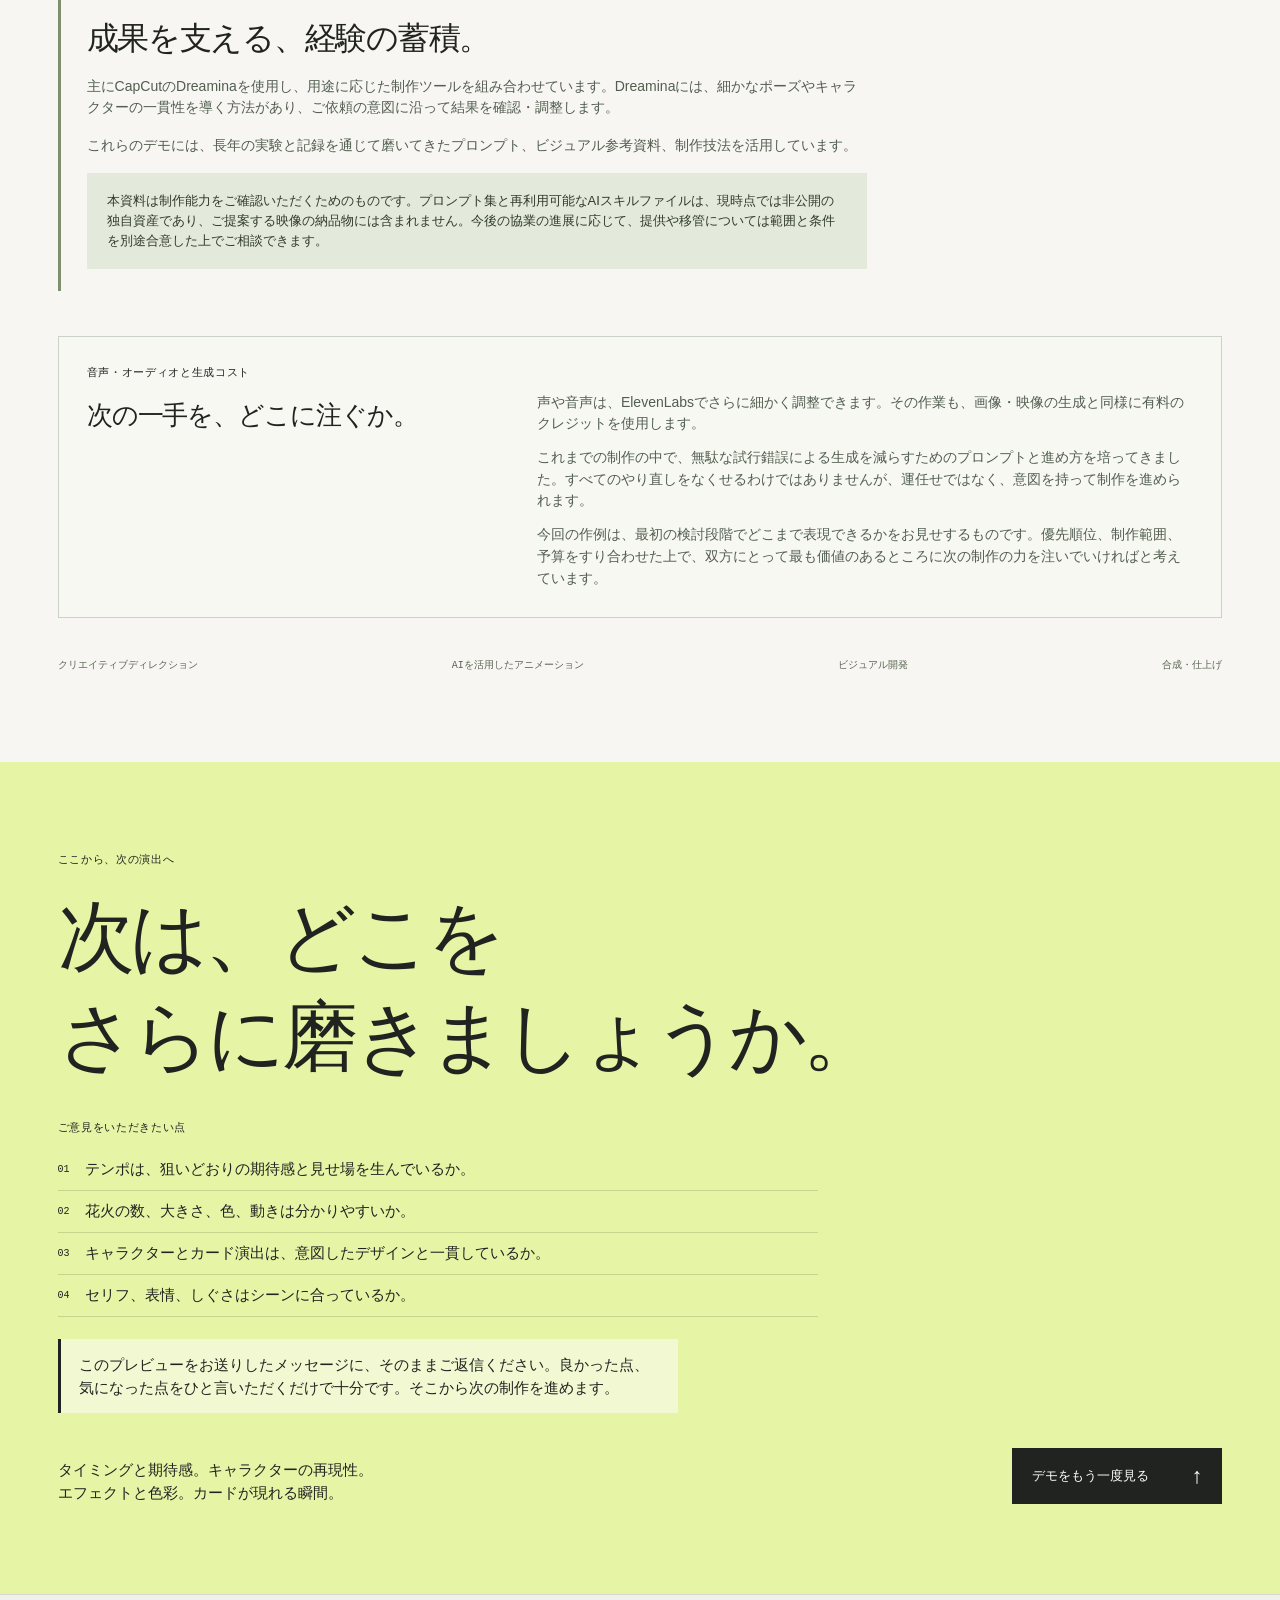
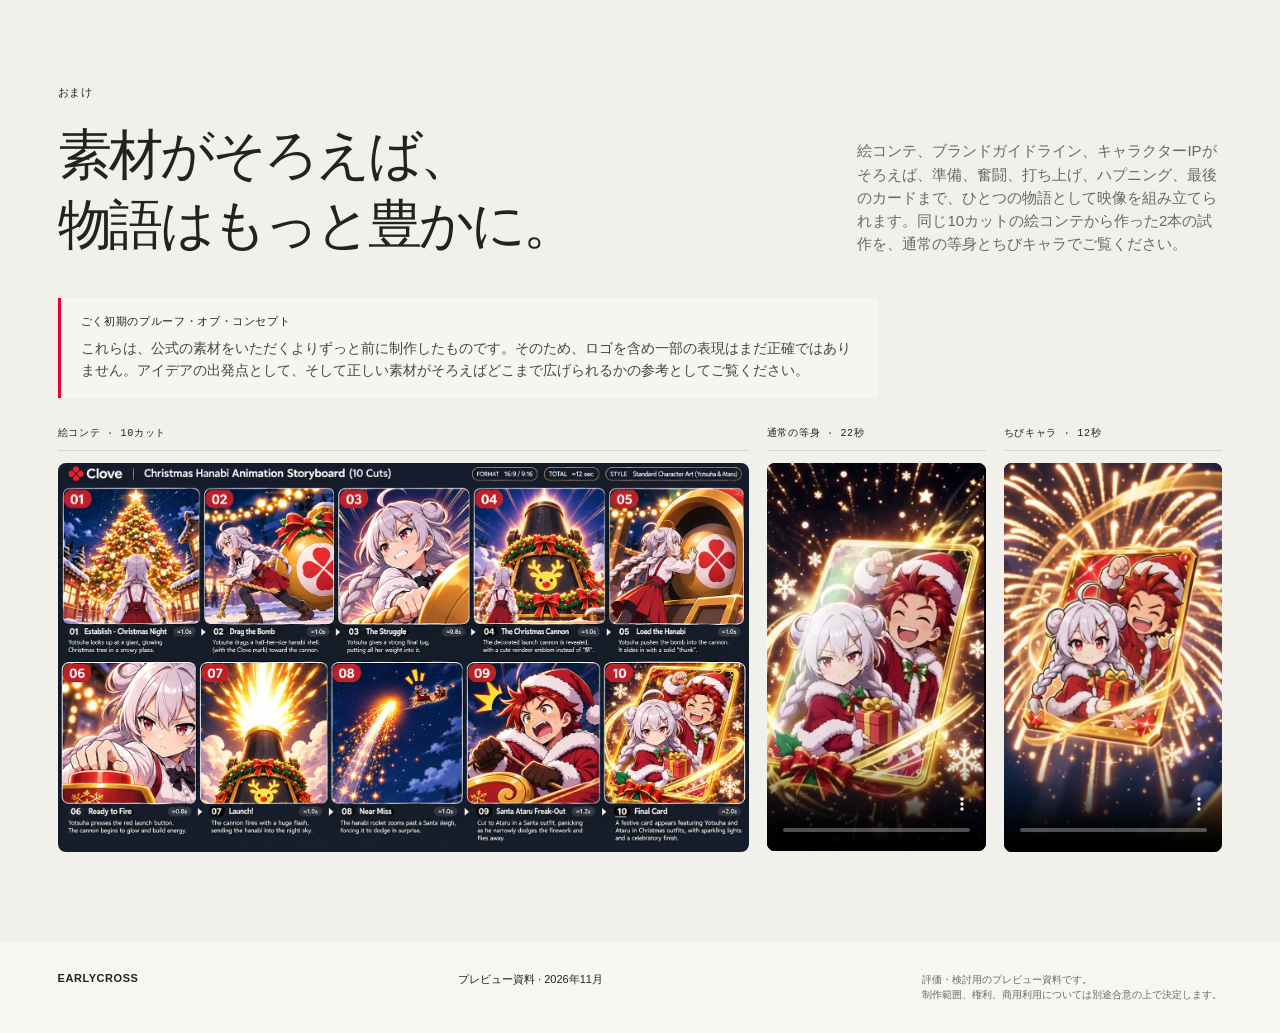
==== commit bec98e03: "Use V02 as the board's generated version Co-Authored-By: Claude Opus 5.5 <noreply@anthropic.com>" ====
--- a/index.html
+++ b/index.html
@@ -10,7 +10,7 @@
 <h1>Your brief.<br>A world of <span>possibility.</span></h1>
 <aside class="draft-note" aria-label="About these samples"><div class="eyebrow">EARLY TESTS FOR THIS MEETING</div><p>These are early tests I put together for this meeting in a very limited timeframe. They haven’t been refined or quality-checked yet, and some details still need work. I kept the initial time and generation spend modest so we can look at the possibilities together first, then decide what’s worth developing further.</p></aside>
 <div class="hero-bottom"><p>Directed timing. Recognisable characters. A considered reveal.<br>Explore the brief-led sequences, then see where else the idea can go.</p><a class="button dark" href="#demos">Explore the demos <span>↘</span></a></div>
-<div class="board-tools"><p id="drag-help">Drag any image to move it.</p><button type="button" id="reset-board">Reset ↺</button></div><div class="board-scroll" aria-label="Interactive reference board"><div class="hero-board" aria-describedby="drag-help"><svg class="connections" aria-hidden="true"></svg><article class="workflow-node" data-node="timing" data-to="result" style="left:40px;top:58px;--w:210px;--h:373px"><button type="button" class="node-handle" aria-label="Move timing base"><b>VIDEO</b><span>Timing base</span></button><div class="node-content"><video controls playsinline preload="metadata" poster="assets/media/base-core-v2-poster.jpg" aria-label="Timing base video"><source src="assets/media/base-core-v2.mp4" type="video/mp4"></video></div><i class="port port-in" aria-hidden="true"></i><i class="port port-out" aria-hidden="true"></i></article><article class="workflow-node" data-node="prop" data-to="text" style="left:318px;top:40px;--w:160px;--h:160px"><button type="button" class="node-handle" aria-label="Move cannon"><b>IMAGE</b><span>Cannon</span></button><div class="node-content"><img src="assets/media/christmas-cannon.jpg" alt="Cannon" draggable="false"></div><i class="port port-in" aria-hidden="true"></i><i class="port port-out" aria-hidden="true"></i></article><article class="workflow-node" data-node="launch" data-to="text" style="left:318px;top:296px;--w:160px;--h:196px"><button type="button" class="node-handle" aria-label="Move launch"><b>IMAGE</b><span>Launch</span></button><div class="node-content"><img src="assets/media/eject.jpg" alt="Launch" draggable="false"></div><i class="port port-in" aria-hidden="true"></i><i class="port port-out" aria-hidden="true"></i></article><article class="workflow-node" data-node="effects" data-to="text" style="left:540px;top:70px;--w:215px;--h:240px"><button type="button" class="node-handle" aria-label="Move fireworks"><b>IMAGE</b><span>Fireworks</span></button><div class="node-content"><img src="assets/media/christmas-effects.jpg" alt="Fireworks" draggable="false"></div><i class="port port-in" aria-hidden="true"></i><i class="port port-out" aria-hidden="true"></i></article><article class="workflow-node" data-node="suspense" data-to="text" style="left:540px;top:380px;--w:150px;--h:130px"><button type="button" class="node-handle" aria-label="Move anticipation"><b>IMAGE</b><span>Anticipation</span></button><div class="node-content"><img src="assets/media/suspense.jpg" alt="Anticipation" draggable="false"></div><i class="port port-in" aria-hidden="true"></i><i class="port port-out" aria-hidden="true"></i></article><article class="workflow-node" data-node="text" data-to="result" style="left:792px;top:96px;--w:180px"><button type="button" class="node-handle" aria-label="Move scene direction"><b>TEXT</b><span>Scene direction</span></button><div class="node-content"><p class="node-text">A light rises from the cannon. After a brief pause, the fireworks open. The card appears and the two characters stand together.</p></div><i class="port port-in" aria-hidden="true"></i><i class="port port-out" aria-hidden="true"></i></article><article class="workflow-node" data-node="card" data-to="result" style="left:792px;top:318px;--w:165px;--h:210px"><button type="button" class="node-handle" aria-label="Move card reveal"><b>IMAGE</b><span>Card reveal</span></button><div class="node-content"><img src="assets/media/christmas-card-crop.jpg" alt="Card reveal" draggable="false"></div><i class="port port-in" aria-hidden="true"></i><i class="port port-out" aria-hidden="true"></i></article><article class="workflow-node" data-node="result" style="left:1010px;top:36px;--w:250px;--h:444px"><button type="button" class="node-handle" aria-label="Move generated version"><b>VIDEO</b><span>Generated version</span></button><div class="node-content"><video controls playsinline preload="none" poster="assets/media/christmas-poster.jpg" aria-label="Generated version preview"><source src="assets/media/christmas.mp4" type="video/mp4"></video></div><i class="port port-in" aria-hidden="true"></i><i class="port port-out" aria-hidden="true"></i></article><span class="canvas-caption">TIMING BASE + VISUAL DIRECTION → GENERATED VERSION</span></div></div>
+<div class="board-tools"><p id="drag-help">Drag any image to move it.</p><button type="button" id="reset-board">Reset ↺</button></div><div class="board-scroll" aria-label="Interactive reference board"><div class="hero-board" aria-describedby="drag-help"><svg class="connections" aria-hidden="true"></svg><article class="workflow-node" data-node="timing" data-to="result" style="left:40px;top:58px;--w:210px;--h:373px"><button type="button" class="node-handle" aria-label="Move timing base"><b>VIDEO</b><span>Timing base</span></button><div class="node-content"><video controls playsinline preload="metadata" poster="assets/media/base-core-v2-poster.jpg" aria-label="Timing base video"><source src="assets/media/base-core-v2.mp4" type="video/mp4"></video></div><i class="port port-in" aria-hidden="true"></i><i class="port port-out" aria-hidden="true"></i></article><article class="workflow-node" data-node="prop" data-to="text" style="left:318px;top:40px;--w:160px;--h:160px"><button type="button" class="node-handle" aria-label="Move cannon"><b>IMAGE</b><span>Cannon</span></button><div class="node-content"><img src="assets/media/christmas-cannon.jpg" alt="Cannon" draggable="false"></div><i class="port port-in" aria-hidden="true"></i><i class="port port-out" aria-hidden="true"></i></article><article class="workflow-node" data-node="launch" data-to="text" style="left:318px;top:296px;--w:160px;--h:196px"><button type="button" class="node-handle" aria-label="Move launch"><b>IMAGE</b><span>Launch</span></button><div class="node-content"><img src="assets/media/eject.jpg" alt="Launch" draggable="false"></div><i class="port port-in" aria-hidden="true"></i><i class="port port-out" aria-hidden="true"></i></article><article class="workflow-node" data-node="effects" data-to="text" style="left:540px;top:70px;--w:215px;--h:240px"><button type="button" class="node-handle" aria-label="Move fireworks"><b>IMAGE</b><span>Fireworks</span></button><div class="node-content"><img src="assets/media/christmas-effects.jpg" alt="Fireworks" draggable="false"></div><i class="port port-in" aria-hidden="true"></i><i class="port port-out" aria-hidden="true"></i></article><article class="workflow-node" data-node="suspense" data-to="text" style="left:540px;top:380px;--w:150px;--h:130px"><button type="button" class="node-handle" aria-label="Move anticipation"><b>IMAGE</b><span>Anticipation</span></button><div class="node-content"><img src="assets/media/suspense.jpg" alt="Anticipation" draggable="false"></div><i class="port port-in" aria-hidden="true"></i><i class="port port-out" aria-hidden="true"></i></article><article class="workflow-node" data-node="text" data-to="result" style="left:792px;top:96px;--w:180px"><button type="button" class="node-handle" aria-label="Move scene direction"><b>TEXT</b><span>Scene direction</span></button><div class="node-content"><p class="node-text">A light rises from the cannon. After a brief pause, the fireworks open. The card appears and the two characters stand together.</p></div><i class="port port-in" aria-hidden="true"></i><i class="port port-out" aria-hidden="true"></i></article><article class="workflow-node" data-node="card" data-to="result" style="left:792px;top:318px;--w:165px;--h:210px"><button type="button" class="node-handle" aria-label="Move card reveal"><b>IMAGE</b><span>Card reveal</span></button><div class="node-content"><img src="assets/media/christmas-card-crop.jpg" alt="Card reveal" draggable="false"></div><i class="port port-in" aria-hidden="true"></i><i class="port port-out" aria-hidden="true"></i></article><article class="workflow-node" data-node="result" style="left:1010px;top:36px;--w:250px;--h:444px"><button type="button" class="node-handle" aria-label="Move generated version"><b>VIDEO</b><span>Generated version</span></button><div class="node-content"><video controls playsinline preload="none" poster="assets/media/bonus-standard-v2-poster.jpg" aria-label="Generated version preview"><source src="assets/media/bonus-standard-v2.mp4" type="video/mp4"></video></div><i class="port port-in" aria-hidden="true"></i><i class="port port-out" aria-hidden="true"></i></article><span class="canvas-caption">TIMING BASE + VISUAL DIRECTION → GENERATED VERSION</span></div></div>
 <div class="section-index"><span>01 — RESPONSE TO THE BRIEF</span><span>02 — CREATIVE EXPLORATIONS</span><span>03 — THE WORKFLOW</span><span>04 — THE APPROACH</span></div>
 </section>
 <section id="demos" class="section demos">
